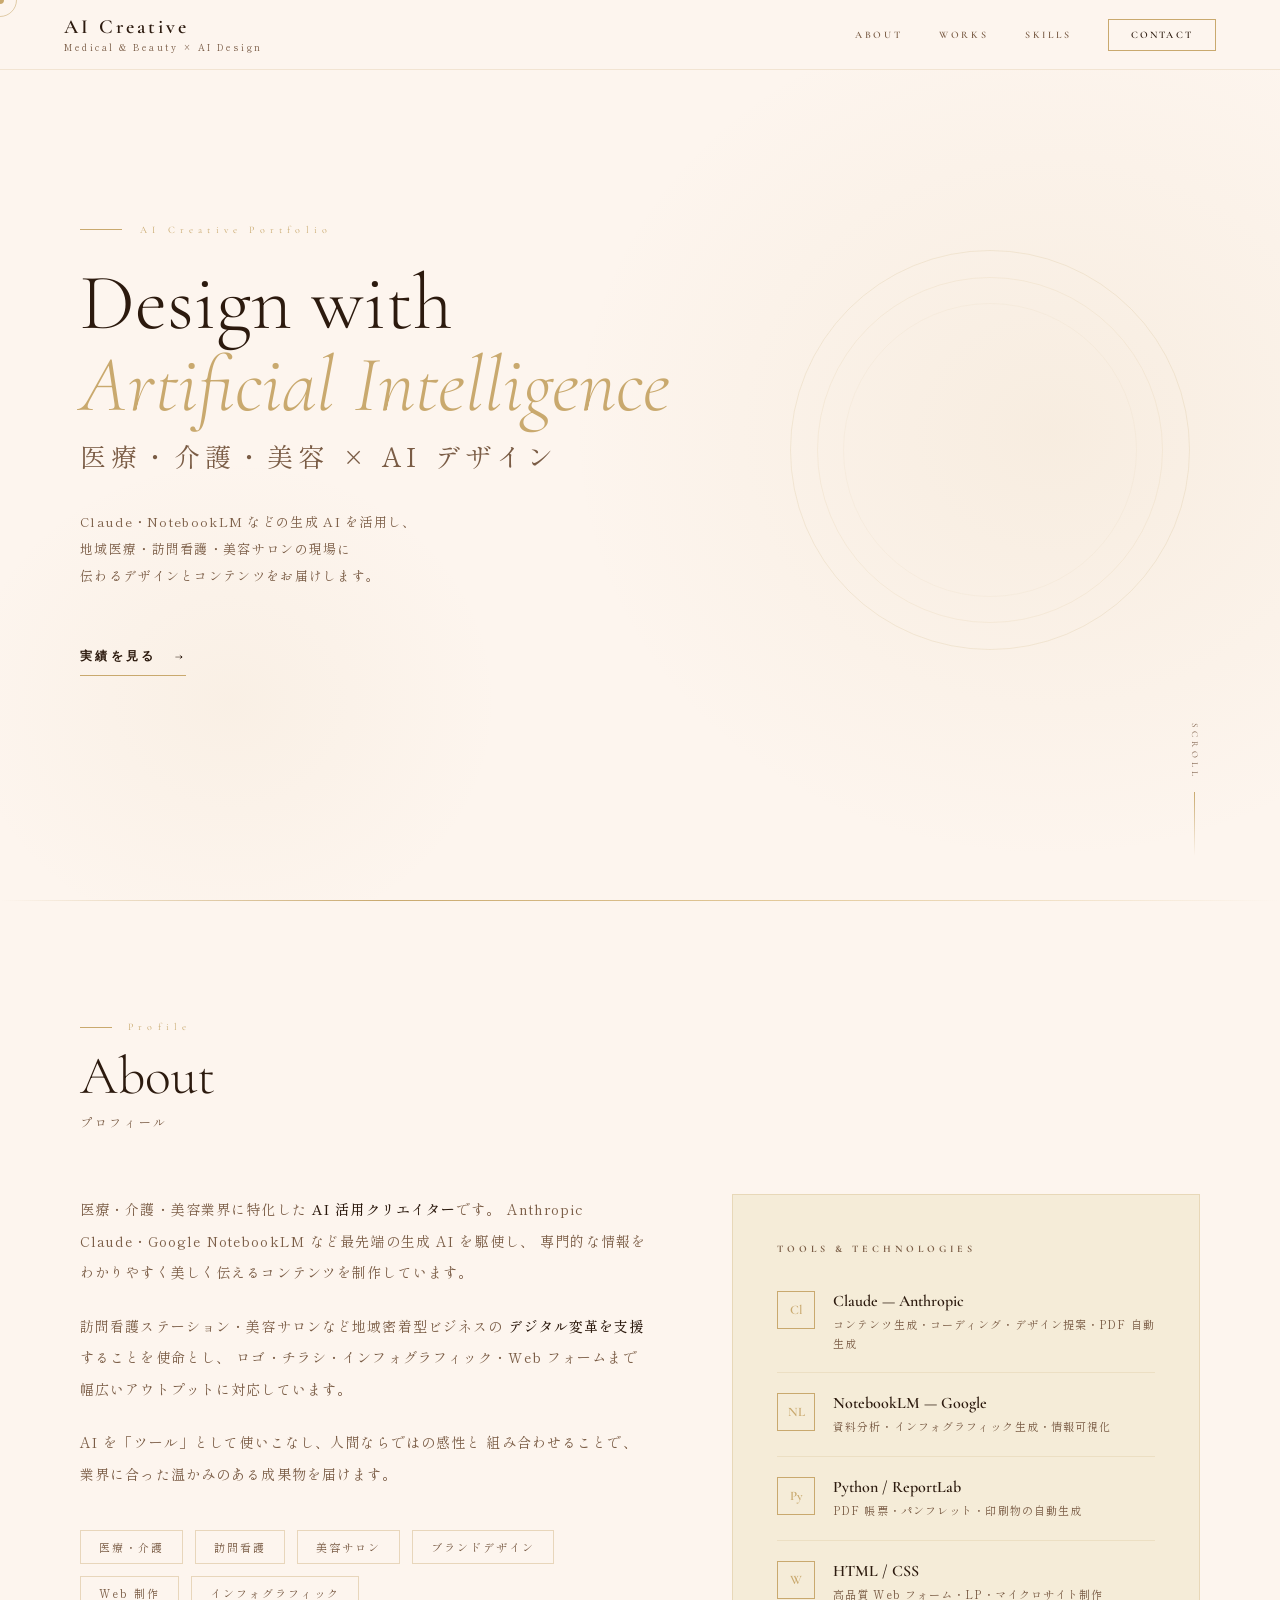
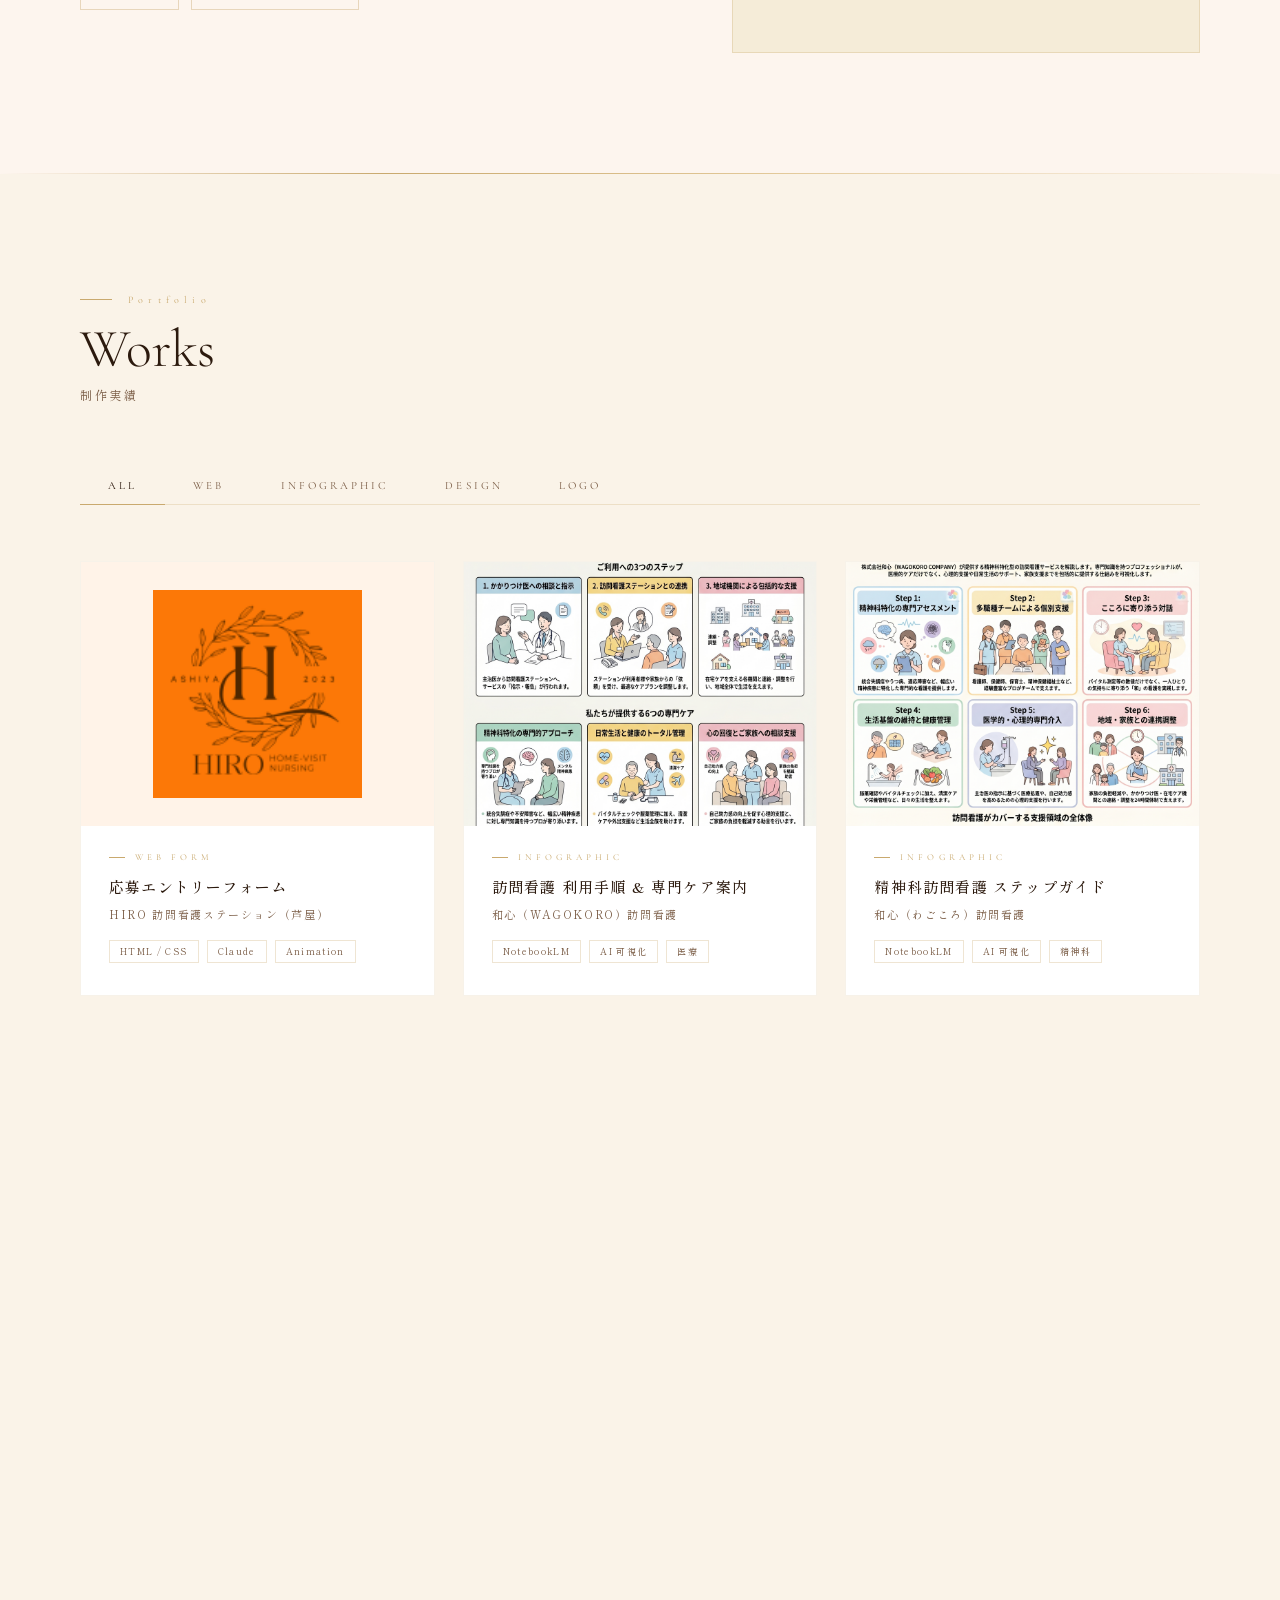
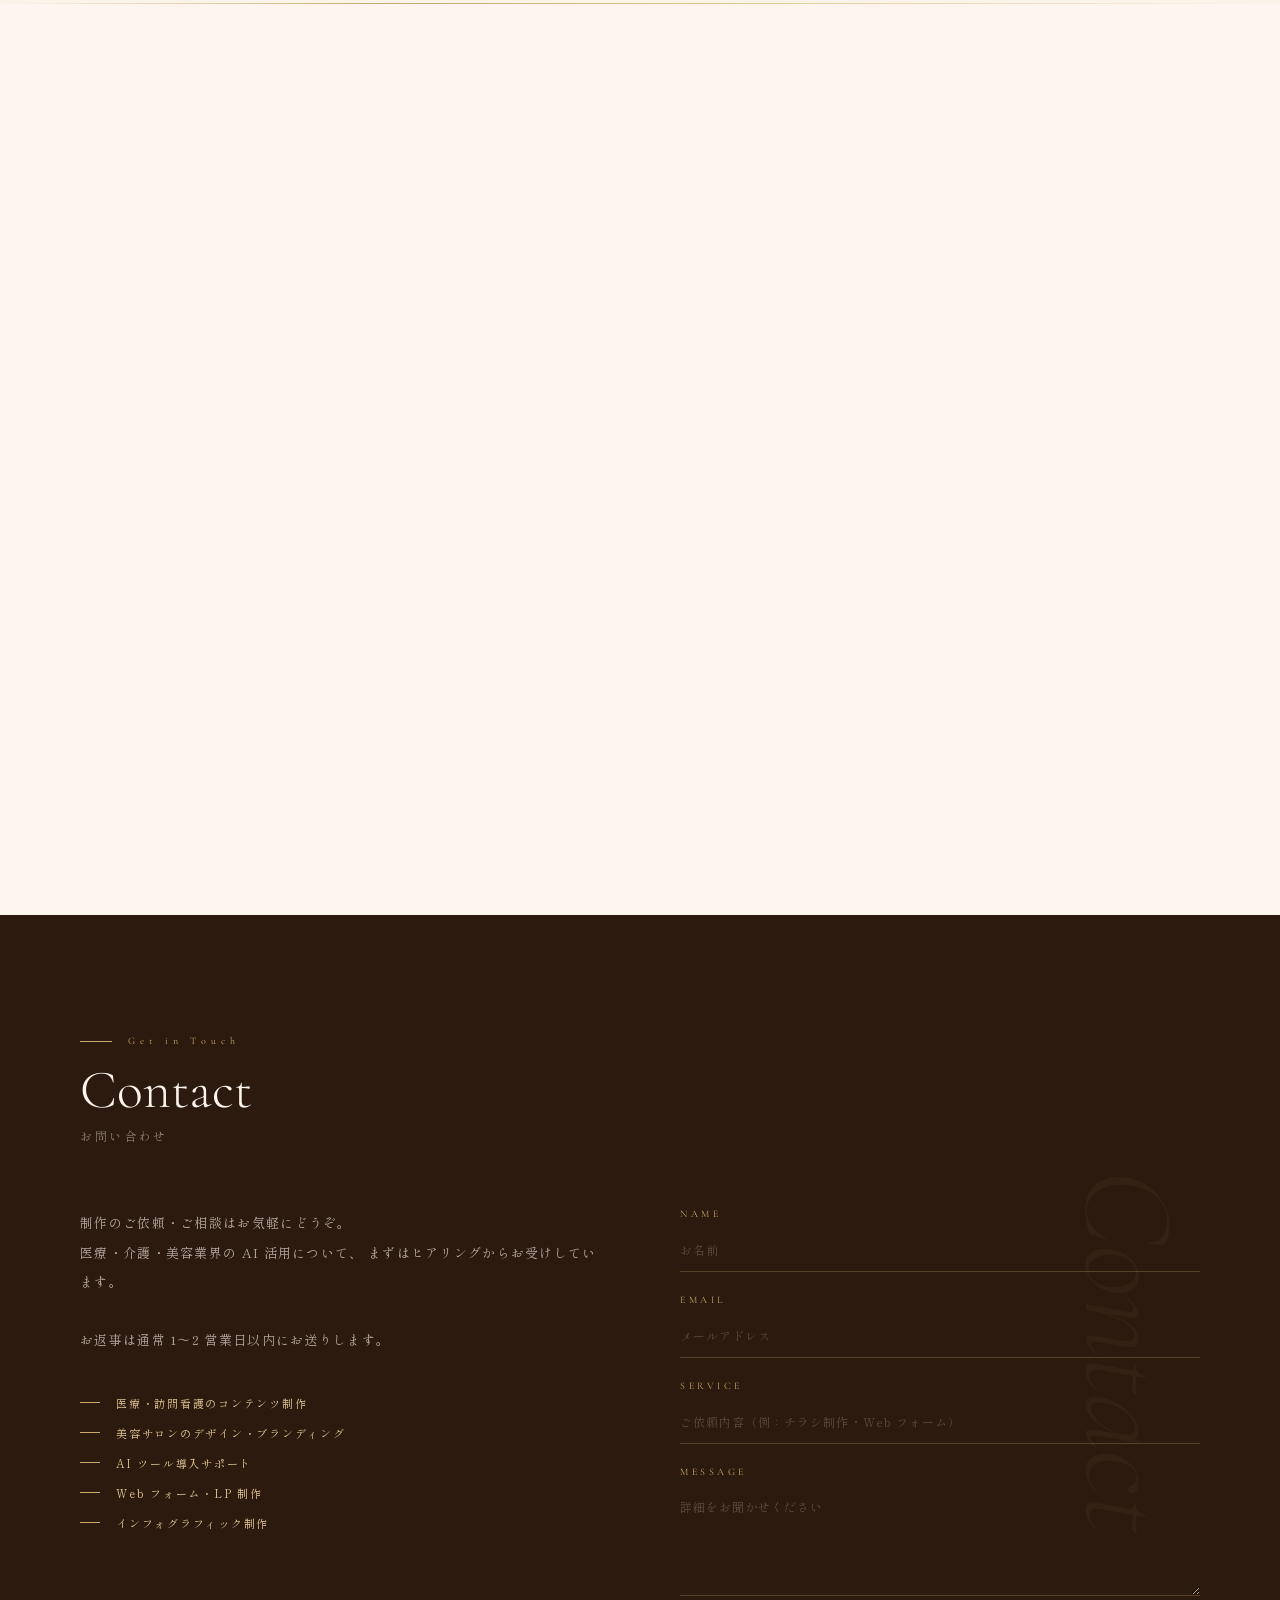
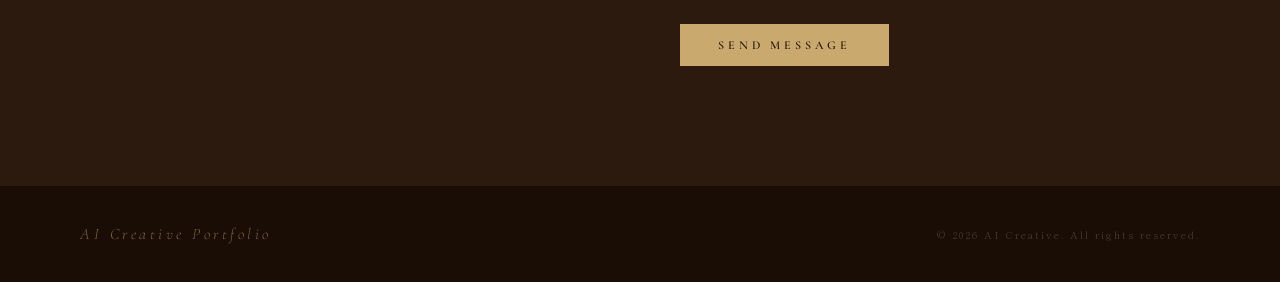
==== index.html @ 05698788 "初回コミット: AI Creative Portfolio サイト 医療・訪問看護・美容サロン向け AI 制作実績をまとめた ポートフォリオサイト（HTML/CSS 単体構成）  Co-Authore" ====
<!DOCTYPE html>
<html lang="ja">
<head>
  <meta charset="UTF-8">
  <meta name="viewport" content="width=device-width, initial-scale=1.0">
  <title>AI Creative Portfolio | 医療・美容 × AI デザイン</title>
  <meta name="description" content="Claude・NotebookLM などの生成 AI を活用し、医療・訪問看護・美容サロン向けのデザインとコンテンツを制作する AI クリエイターのポートフォリオサイトです。">
  <meta name="keywords" content="AI, ポートフォリオ, 医療, 訪問看護, 美容サロン, NotebookLM, Claude, デザイン, インフォグラフィック">
  <meta name="author" content="AI Creative Portfolio">
  <!-- OGP -->
  <meta property="og:type"        content="website">
  <meta property="og:url"         content="https://siesta37.github.io/ai-portfolio/">
  <meta property="og:title"       content="AI Creative Portfolio | 医療・美容 × AI デザイン">
  <meta property="og:description" content="Claude・NotebookLM などの生成 AI を活用した医療・訪問看護・美容サロン向けデザインの制作実績をご紹介します。">
  <meta property="og:image"       content="https://siesta37.github.io/ai-portfolio/iCeIWyyM31_full.png">
  <meta property="og:locale"      content="ja_JP">
  <!-- Twitter Card -->
  <meta name="twitter:card"        content="summary_large_image">
  <meta name="twitter:title"       content="AI Creative Portfolio | 医療・美容 × AI デザイン">
  <meta name="twitter:description" content="Claude・NotebookLM などの生成 AI を活用した医療・訪問看護・美容サロン向けデザインの制作実績をご紹介します。">
  <meta name="twitter:image"       content="https://siesta37.github.io/ai-portfolio/iCeIWyyM31_full.png">
  <!-- Canonical -->
  <link rel="canonical" href="https://siesta37.github.io/ai-portfolio/">
  <link rel="preconnect" href="https://fonts.googleapis.com">
  <link rel="preconnect" href="https://fonts.gstatic.com" crossorigin>
  <link href="https://fonts.googleapis.com/css2?family=Cormorant+Garamond:ital,wght@0,300;0,400;0,600;1,300;1,400&family=Shippori+Mincho:wght@300;400;500&display=swap" rel="stylesheet">
  <style>
    /* ── Variables ── */
    :root {
      --cream:       #FDF5EE;
      --brown:       #2C1A0E;
      --brown-mid:   #4A2E1A;
      --brown-light: #7A5C45;
      --gold:        #C9A96E;
      --gold-light:  #E2C898;
      --gold-pale:   #F5ECD8;
      --white:       #FFFFFF;
      --ease:        cubic-bezier(0.25, 0.46, 0.45, 0.94);
    }

    *, *::before, *::after { margin: 0; padding: 0; box-sizing: border-box; }
    html { scroll-behavior: smooth; }
    body {
      font-family: 'Shippori Mincho', serif;
      background: var(--cream);
      color: var(--brown);
      overflow-x: hidden;
      cursor: none;
    }
    a, button, input, textarea { cursor: none; }

    /* ── Custom Cursor ── */
    .cur {
      position: fixed; width: 8px; height: 8px;
      background: var(--gold); border-radius: 50%;
      pointer-events: none; z-index: 9999;
      transform: translate(-50%, -50%);
      transition: width .2s, height .2s, background .2s;
    }
    .cur-ring {
      position: fixed; width: 34px; height: 34px;
      border: 1px solid rgba(201,169,110,.55); border-radius: 50%;
      pointer-events: none; z-index: 9998;
      transform: translate(-50%, -50%);
      transition: width .4s var(--ease), height .4s var(--ease), border-color .3s;
    }

    /* ── Header ── */
    header {
      position: fixed; top: 0; left: 0; right: 0; z-index: 100;
      padding: 0 64px; height: 70px;
      display: flex; align-items: center; justify-content: space-between;
      background: rgba(253,245,238,.93);
      backdrop-filter: blur(14px);
      border-bottom: 1px solid rgba(201,169,110,.22);
      transition: box-shadow .3s;
    }
    header.scrolled { box-shadow: 0 2px 24px rgba(44,26,14,.07); }
    .logo {
      font-family: 'Cormorant Garamond', serif;
      font-size: 20px; font-weight: 600; letter-spacing: .15em;
      color: var(--brown); text-decoration: none;
    }
    .logo span {
      display: block; font-family: 'Shippori Mincho', serif;
      font-size: 9px; font-weight: 300; letter-spacing: .28em;
      color: var(--brown-light); margin-top: 2px;
    }
    nav { display: flex; gap: 36px; align-items: center; }
    nav a {
      font-family: 'Cormorant Garamond', serif;
      font-size: 10px; font-weight: 600; letter-spacing: .28em;
      color: var(--brown-light); text-decoration: none;
      transition: color .3s;
    }
    nav a:hover { color: var(--gold); }
    .nav-cta {
      font-family: 'Cormorant Garamond', serif;
      font-size: 10px; font-weight: 600; letter-spacing: .22em;
      color: var(--brown); border: 1px solid var(--gold);
      padding: 9px 22px; text-decoration: none;
      transition: background .3s, color .3s;
    }
    .nav-cta:hover { background: var(--gold); color: var(--white); }

    /* ── Hero ── */
    .hero {
      height: 100vh; min-height: 720px;
      display: flex; align-items: center;
      position: relative; overflow: hidden;
      padding: 0 80px;
    }
    .hero-bg {
      position: absolute; inset: 0;
      background:
        radial-gradient(ellipse 55% 70% at 82% 48%, rgba(201,169,110,.11), transparent 68%),
        radial-gradient(ellipse 35% 45% at 18% 78%, rgba(201,169,110,.07), transparent 60%);
    }
    .hero-deco {
      position: absolute; right: 7%; top: 50%; transform: translateY(-50%);
      width: 400px; height: 400px;
      border: 1px solid rgba(201,169,110,.18); border-radius: 50%;
    }
    .hero-deco::before {
      content: ''; position: absolute; inset: 26px;
      border: 1px solid rgba(201,169,110,.12); border-radius: 50%;
    }
    .hero-deco::after {
      content: ''; position: absolute; inset: 52px;
      border: 1px solid rgba(201,169,110,.07); border-radius: 50%;
    }
    .hero-content { position: relative; z-index: 2; max-width: 700px; }
    .hero-label {
      font-family: 'Cormorant Garamond', serif;
      font-size: 10px; letter-spacing: .52em; color: var(--gold);
      margin-bottom: 26px; display: flex; align-items: center; gap: 18px;
      opacity: 0; animation: fadeUp .8s .3s var(--ease) forwards;
    }
    .hero-label::before { content: ''; width: 42px; height: 1px; background: var(--gold); }
    .hero-title {
      font-family: 'Cormorant Garamond', serif;
      font-size: clamp(50px, 6.2vw, 84px);
      font-weight: 300; line-height: 1.04; color: var(--brown);
      margin-bottom: 10px;
      opacity: 0; animation: fadeUp 1s .5s var(--ease) forwards;
    }
    .hero-title em { font-style: italic; color: var(--gold); }
    .hero-title-ja {
      font-family: 'Shippori Mincho', serif;
      font-size: clamp(17px, 2.2vw, 26px); font-weight: 300;
      letter-spacing: .2em; color: var(--brown-light); margin-bottom: 34px;
      opacity: 0; animation: fadeUp 1s .7s var(--ease) forwards;
    }
    .hero-desc {
      font-size: 13px; line-height: 2.1; letter-spacing: .1em;
      color: var(--brown-light); max-width: 500px; margin-bottom: 52px;
      opacity: 0; animation: fadeUp 1s .9s var(--ease) forwards;
    }
    .hero-cta {
      display: inline-flex; align-items: center; gap: 18px;
      font-family: 'Cormorant Garamond', serif;
      font-size: 12px; font-weight: 600; letter-spacing: .28em;
      color: var(--brown); text-decoration: none;
      padding-bottom: 10px; border-bottom: 1px solid var(--gold);
      transition: color .3s, gap .35s var(--ease);
      opacity: 0; animation: fadeUp 1s 1.1s var(--ease) forwards;
    }
    .hero-cta::after { content: '→'; }
    .hero-cta:hover { color: var(--gold); gap: 28px; }
    .hero-scroll {
      position: absolute; bottom: 44px; right: 80px;
      display: flex; flex-direction: column; align-items: center; gap: 12px;
      opacity: 0; animation: fadeIn 1s 1.8s forwards;
    }
    .hero-scroll span {
      font-family: 'Cormorant Garamond', serif;
      font-size: 9px; letter-spacing: .45em; color: var(--brown-light);
      writing-mode: vertical-rl;
    }
    .scroll-line {
      width: 1px; height: 64px;
      background: linear-gradient(to bottom, var(--gold), transparent);
      animation: scrollPulse 1.8s 2.2s ease-in-out infinite;
    }

    /* ── Divider ── */
    .divider {
      width: 100%; height: 1px;
      background: linear-gradient(90deg, transparent, var(--gold) 30%, var(--gold-light) 60%, transparent);
    }

    /* ── Section Common ── */
    section { padding: 120px 80px; }
    .section-label {
      font-family: 'Cormorant Garamond', serif;
      font-size: 10px; letter-spacing: .52em; color: var(--gold);
      margin-bottom: 14px; display: flex; align-items: center; gap: 16px;
    }
    .section-label::before { content: ''; width: 32px; height: 1px; background: var(--gold); }
    .section-title {
      font-family: 'Cormorant Garamond', serif;
      font-size: clamp(38px, 4.2vw, 58px); font-weight: 300;
      color: var(--brown); line-height: 1.08; margin-bottom: 8px;
    }
    .section-title-ja {
      font-family: 'Shippori Mincho', serif;
      font-size: 12px; letter-spacing: .22em;
      color: var(--brown-light); margin-bottom: 64px;
    }

    /* ── About ── */
    .about { background: var(--cream); }
    .about-grid {
      display: grid; grid-template-columns: 1.1fr 0.9fr;
      gap: 80px; align-items: start;
    }
    .about-text p {
      font-size: 14px; line-height: 2.25; letter-spacing: .08em;
      color: var(--brown-light); margin-bottom: 22px;
    }
    .about-text p strong { color: var(--brown); font-weight: 500; }
    .about-sectors { display: flex; gap: 12px; flex-wrap: wrap; margin-top: 40px; }
    .sector-tag {
      font-size: 11px; letter-spacing: .18em; color: var(--brown-light);
      border: 1px solid rgba(201,169,110,.4); padding: 8px 18px;
    }
    .about-panel {
      background: var(--gold-pale);
      border: 1px solid rgba(201,169,110,.3);
      padding: 48px 44px;
    }
    .about-panel h3 {
      font-family: 'Cormorant Garamond', serif;
      font-size: 10px; letter-spacing: .4em; color: var(--brown-light);
      margin-bottom: 36px;
    }
    .tool-list { display: flex; flex-direction: column; gap: 0; }
    .tool-item {
      display: flex; align-items: flex-start; gap: 18px;
      padding: 20px 0;
      border-bottom: 1px solid rgba(201,169,110,.2);
    }
    .tool-item:first-child { padding-top: 0; }
    .tool-item:last-child  { border-bottom: none; padding-bottom: 0; }
    .tool-icon {
      width: 38px; height: 38px; flex-shrink: 0;
      border: 1px solid var(--gold);
      display: flex; align-items: center; justify-content: center;
      font-family: 'Cormorant Garamond', serif;
      font-size: 13px; font-weight: 600; color: var(--gold);
    }
    .tool-info h4 {
      font-family: 'Cormorant Garamond', serif;
      font-size: 16px; font-weight: 600; color: var(--brown); margin-bottom: 4px;
    }
    .tool-info p { font-size: 11px; letter-spacing: .1em; color: var(--brown-light); line-height: 1.7; }

    /* ── Works ── */
    .works { background: #FAF3E8; }
    .works-filter {
      display: flex; gap: 0; margin-bottom: 56px;
      border-bottom: 1px solid rgba(201,169,110,.28);
    }
    .filter-btn {
      font-family: 'Cormorant Garamond', serif;
      font-size: 11px; letter-spacing: .28em; color: var(--brown-light);
      background: none; border: none; padding: 12px 28px;
      position: relative; transition: color .3s;
    }
    .filter-btn::after {
      content: ''; position: absolute;
      bottom: -1px; left: 0; right: 0;
      height: 1px; background: var(--gold);
      transform: scaleX(0);
      transition: transform .35s var(--ease);
    }
    .filter-btn.active { color: var(--brown); }
    .filter-btn.active::after, .filter-btn:hover::after { transform: scaleX(1); }
    .filter-btn:hover { color: var(--brown); }

    .works-grid {
      display: grid; grid-template-columns: repeat(3, 1fr);
      gap: 28px;
    }
    .work-card {
      background: var(--white);
      border: 1px solid rgba(201,169,110,.15);
      overflow: hidden;
      transition: transform .42s var(--ease), box-shadow .42s var(--ease);
    }
    .work-card:hover {
      transform: translateY(-7px);
      box-shadow: 0 24px 64px rgba(44,26,14,.10);
    }
    .work-img {
      width: 100%; aspect-ratio: 4/3; overflow: hidden;
      background: var(--gold-pale); position: relative;
    }
    .work-img img {
      width: 100%; height: 100%; object-fit: cover;
      transition: transform .65s var(--ease);
    }
    .work-card:hover .work-img img { transform: scale(1.06); }
    .work-body { padding: 26px 28px 32px; }
    .work-cat {
      font-family: 'Cormorant Garamond', serif;
      font-size: 9px; letter-spacing: .45em; color: var(--gold);
      display: flex; align-items: center; gap: 10px; margin-bottom: 12px;
    }
    .work-cat::before { content: ''; width: 16px; height: 1px; background: var(--gold); }
    .work-title {
      font-family: 'Shippori Mincho', serif;
      font-size: 15px; font-weight: 500; color: var(--brown);
      letter-spacing: .08em; line-height: 1.55; margin-bottom: 8px;
    }
    .work-client {
      font-size: 11px; letter-spacing: .15em;
      color: var(--brown-light); margin-bottom: 18px;
    }
    .work-tags { display: flex; gap: 8px; flex-wrap: wrap; }
    .work-tag {
      font-size: 9px; letter-spacing: .15em; color: var(--brown-light);
      border: 1px solid rgba(201,169,110,.3); padding: 4px 10px;
    }

    /* ── Skills ── */
    .skills { background: var(--cream); }
    .skills-grid {
      display: grid; grid-template-columns: repeat(4, 1fr);
      gap: 20px; margin-bottom: 72px;
    }
    .skill-card {
      padding: 36px 26px;
      border: 1px solid rgba(201,169,110,.2);
      transition: border-color .3s, background .3s;
    }
    .skill-card:hover { border-color: var(--gold); background: var(--gold-pale); }
    .skill-number {
      font-family: 'Cormorant Garamond', serif;
      font-size: 38px; font-weight: 300; font-style: italic;
      color: rgba(201,169,110,.38); margin-bottom: 18px; line-height: 1;
    }
    .skill-name {
      font-family: 'Shippori Mincho', serif;
      font-size: 14px; font-weight: 500; color: var(--brown);
      letter-spacing: .12em; margin-bottom: 10px;
    }
    .skill-desc {
      font-size: 11px; line-height: 1.85; letter-spacing: .07em;
      color: var(--brown-light);
    }
    .sector-grid {
      display: grid; grid-template-columns: 1fr 1fr;
      gap: 1px; background: rgba(201,169,110,.2);
      border: 1px solid rgba(201,169,110,.2);
    }
    .sector-item { background: var(--cream); padding: 44px 52px; }
    .sector-item h3 {
      font-family: 'Cormorant Garamond', serif;
      font-size: 24px; font-weight: 300; color: var(--brown);
      letter-spacing: .1em; margin-bottom: 14px;
    }
    .sector-item p {
      font-size: 12px; line-height: 2; letter-spacing: .08em;
      color: var(--brown-light);
    }

    /* ── Contact ── */
    .contact {
      background: var(--brown); color: var(--cream);
      padding: 120px 80px; position: relative; overflow: hidden;
    }
    .contact::before {
      content: 'Contact';
      position: absolute; right: -30px; top: 50%;
      transform: translateY(-50%) rotate(90deg);
      font-family: 'Cormorant Garamond', serif;
      font-size: 130px; font-weight: 300; font-style: italic;
      color: rgba(201,169,110,.05); pointer-events: none; white-space: nowrap;
    }
    .contact .section-label { color: var(--gold); }
    .contact .section-label::before { background: var(--gold); }
    .contact .section-title { color: var(--cream); }
    .contact .section-title-ja { color: rgba(253,245,238,.45); }
    .contact-grid {
      display: grid; grid-template-columns: 1fr 1fr;
      gap: 80px; align-items: start; position: relative; z-index: 1;
    }
    .contact-text p {
      font-size: 13px; line-height: 2.25; letter-spacing: .1em;
      color: rgba(253,245,238,.65); margin-bottom: 40px;
    }
    .contact-list { display: flex; flex-direction: column; gap: 14px; }
    .contact-list-item {
      display: flex; align-items: center; gap: 16px;
      font-size: 11px; letter-spacing: .16em; color: var(--gold-light);
    }
    .contact-list-item::before { content: ''; width: 20px; height: 1px; background: var(--gold); }
    .contact-form { display: flex; flex-direction: column; gap: 22px; }
    .form-group { display: flex; flex-direction: column; gap: 8px; }
    .form-group label {
      font-family: 'Cormorant Garamond', serif;
      font-size: 10px; letter-spacing: .35em; color: var(--gold);
    }
    .form-group input,
    .form-group textarea {
      background: transparent; border: none;
      border-bottom: 1px solid rgba(201,169,110,.28);
      padding: 12px 0;
      font-family: 'Shippori Mincho', serif;
      font-size: 13px; color: var(--cream); outline: none;
      transition: border-color .3s; letter-spacing: .08em;
      -webkit-appearance: none;
    }
    .form-group input:focus,
    .form-group textarea:focus { border-bottom-color: var(--gold); }
    .form-group textarea { resize: vertical; min-height: 110px; }
    .form-group input::placeholder,
    .form-group textarea::placeholder { color: rgba(253,245,238,.22); font-size: 12px; }
    .submit-btn {
      align-self: flex-start; margin-top: 6px;
      font-family: 'Cormorant Garamond', serif;
      font-size: 12px; font-weight: 600; letter-spacing: .32em;
      color: var(--brown); background: var(--gold); border: none;
      padding: 14px 38px; transition: background .3s;
    }
    .submit-btn:hover { background: var(--gold-light); }

    /* ── Footer ── */
    footer {
      background: #1A0D06; padding: 38px 80px;
      display: flex; align-items: center; justify-content: space-between;
    }
    .footer-logo {
      font-family: 'Cormorant Garamond', serif;
      font-size: 16px; font-weight: 300; font-style: italic;
      letter-spacing: .22em; color: rgba(201,169,110,.55);
    }
    .footer-copy { font-size: 10px; letter-spacing: .2em; color: rgba(253,245,238,.18); }

    /* ── Animations ── */
    @keyframes fadeUp {
      from { opacity: 0; transform: translateY(32px); }
      to   { opacity: 1; transform: translateY(0); }
    }
    @keyframes fadeIn { from { opacity: 0; } to { opacity: 1; } }
    @keyframes scrollPulse {
      0%   { transform: scaleY(0); transform-origin: top; opacity: 1; }
      50%  { transform: scaleY(1); transform-origin: top; opacity: 1; }
      51%  { transform-origin: bottom; }
      100% { transform: scaleY(0); transform-origin: bottom; opacity: 0.4; }
    }
    .reveal {
      opacity: 0; transform: translateY(36px);
      transition: opacity .85s var(--ease), transform .85s var(--ease);
    }
    .reveal.visible { opacity: 1; transform: translateY(0); }
    .reveal-d1 { transition-delay: .10s; }
    .reveal-d2 { transition-delay: .20s; }
    .reveal-d3 { transition-delay: .30s; }
    .reveal-d4 { transition-delay: .40s; }
    .reveal-d5 { transition-delay: .50s; }
    .reveal-d6 { transition-delay: .60s; }

    /* ── Responsive ── */
    @media (max-width: 1100px) {
      .works-grid   { grid-template-columns: repeat(2, 1fr); }
      .skills-grid  { grid-template-columns: repeat(2, 1fr); }
      .about-grid   { grid-template-columns: 1fr; gap: 48px; }
    }
    @media (max-width: 768px) {
      header         { padding: 0 24px; }
      nav            { display: none; }
      section        { padding: 72px 24px; }
      .hero          { padding: 0 28px; min-height: 100svh; }
      .hero-deco     { display: none; }
      .hero-scroll   { display: none; }
      .contact       { padding: 80px 24px; }
      .contact-grid  { grid-template-columns: 1fr; gap: 48px; }
      .sector-grid   { grid-template-columns: 1fr; }
      .works-grid    { grid-template-columns: 1fr; }
      .skills-grid   { grid-template-columns: 1fr; }
      .works-filter  { overflow-x: auto; }
      footer         { padding: 32px 24px; flex-direction: column; gap: 10px; text-align: center; }
    }
  </style>
</head>
<body>

  <!-- Custom Cursor -->
  <div class="cur"     id="cur"></div>
  <div class="cur-ring" id="curRing"></div>

  <!-- ══ HEADER ══ -->
  <header id="header">
    <a href="#home" class="logo">
      AI Creative
      <span>Medical &amp; Beauty × AI Design</span>
    </a>
    <nav>
      <a href="#about">ABOUT</a>
      <a href="#works">WORKS</a>
      <a href="#skills">SKILLS</a>
      <a href="#contact" class="nav-cta">CONTACT</a>
    </nav>
  </header>

  <!-- ══ HERO ══ -->
  <section class="hero" id="home">
    <div class="hero-bg"></div>
    <div class="hero-deco"></div>
    <div class="hero-content">
      <p class="hero-label">AI Creative Portfolio</p>
      <h1 class="hero-title">
        Design with<br>
        <em>Artificial Intelligence</em>
      </h1>
      <p class="hero-title-ja">医療・介護・美容 × AI デザイン</p>
      <p class="hero-desc">
        Claude・NotebookLM などの生成 AI を活用し、<br>
        地域医療・訪問看護・美容サロンの現場に<br>
        伝わるデザインとコンテンツをお届けします。
      </p>
      <a href="#works" class="hero-cta">実績を見る</a>
    </div>
    <div class="hero-scroll">
      <span>SCROLL</span>
      <div class="scroll-line"></div>
    </div>
  </section>

  <div class="divider"></div>

  <!-- ══ ABOUT ══ -->
  <section class="about" id="about">
    <p class="section-label reveal">Profile</p>
    <h2 class="section-title reveal">About</h2>
    <p class="section-title-ja reveal">プロフィール</p>

    <div class="about-grid">
      <!-- Text -->
      <div class="about-text reveal">
        <p>
          医療・介護・美容業界に特化した <strong>AI 活用クリエイター</strong>です。
          Anthropic Claude・Google NotebookLM など最先端の生成 AI を駆使し、
          専門的な情報をわかりやすく美しく伝えるコンテンツを制作しています。
        </p>
        <p>
          訪問看護ステーション・美容サロンなど地域密着型ビジネスの
          <strong>デジタル変革を支援</strong>することを使命とし、
          ロゴ・チラシ・インフォグラフィック・Web フォームまで
          幅広いアウトプットに対応しています。
        </p>
        <p>
          AI を「ツール」として使いこなし、人間ならではの感性と
          組み合わせることで、業界に合った温かみのある成果物を届けます。
        </p>
        <div class="about-sectors">
          <span class="sector-tag">医療・介護</span>
          <span class="sector-tag">訪問看護</span>
          <span class="sector-tag">美容サロン</span>
          <span class="sector-tag">ブランドデザイン</span>
          <span class="sector-tag">Web 制作</span>
          <span class="sector-tag">インフォグラフィック</span>
        </div>
      </div>

      <!-- Tools Panel -->
      <div class="about-panel reveal reveal-d2">
        <h3>TOOLS &amp; TECHNOLOGIES</h3>
        <div class="tool-list">
          <div class="tool-item">
            <div class="tool-icon">Cl</div>
            <div class="tool-info">
              <h4>Claude — Anthropic</h4>
              <p>コンテンツ生成・コーディング・デザイン提案・PDF 自動生成</p>
            </div>
          </div>
          <div class="tool-item">
            <div class="tool-icon">NL</div>
            <div class="tool-info">
              <h4>NotebookLM — Google</h4>
              <p>資料分析・インフォグラフィック生成・情報可視化</p>
            </div>
          </div>
          <div class="tool-item">
            <div class="tool-icon">Py</div>
            <div class="tool-info">
              <h4>Python / ReportLab</h4>
              <p>PDF 帳票・パンフレット・印刷物の自動生成</p>
            </div>
          </div>
          <div class="tool-item">
            <div class="tool-icon">W</div>
            <div class="tool-info">
              <h4>HTML / CSS</h4>
              <p>高品質 Web フォーム・LP・マイクロサイト制作</p>
            </div>
          </div>
        </div>
      </div>
    </div>
  </section>

  <div class="divider"></div>

  <!-- ══ WORKS ══ -->
  <section class="works" id="works">
    <p class="section-label reveal">Portfolio</p>
    <h2 class="section-title reveal">Works</h2>
    <p class="section-title-ja reveal">制作実績</p>

    <!-- Filter -->
    <div class="works-filter reveal">
      <button class="filter-btn active" data-filter="all">ALL</button>
      <button class="filter-btn" data-filter="web">WEB</button>
      <button class="filter-btn" data-filter="infographic">INFOGRAPHIC</button>
      <button class="filter-btn" data-filter="design">DESIGN</button>
      <button class="filter-btn" data-filter="logo">LOGO</button>
    </div>

    <!-- Grid -->
    <div class="works-grid" id="worksGrid">

      <!-- 01 HIRO Entry Form -->
      <div class="work-card reveal" data-category="web">
        <div class="work-img">
          <img src="logo-20260418103055ut23hvvv8m-s.png"
               alt="HIRO 訪問看護 応募エントリーフォーム"
               style="object-fit:contain; padding:28px; background:#fff3e8;">
        </div>
        <div class="work-body">
          <p class="work-cat">WEB FORM</p>
          <h3 class="work-title">応募エントリーフォーム</h3>
          <p class="work-client">HIRO 訪問看護ステーション（芦屋）</p>
          <div class="work-tags">
            <span class="work-tag">HTML / CSS</span>
            <span class="work-tag">Claude</span>
            <span class="work-tag">Animation</span>
          </div>
        </div>
      </div>

      <!-- 02 和心 Infographic 1 -->
      <div class="work-card reveal reveal-d1" data-category="infographic">
        <div class="work-img">
          <img src="和心訪問看護の利用手順と専門ケア.png"
               alt="和心訪問看護 利用手順インフォグラフィック">
        </div>
        <div class="work-body">
          <p class="work-cat">INFOGRAPHIC</p>
          <h3 class="work-title">訪問看護 利用手順 &amp; 専門ケア案内</h3>
          <p class="work-client">和心（WAGOKORO）訪問看護</p>
          <div class="work-tags">
            <span class="work-tag">NotebookLM</span>
            <span class="work-tag">AI 可視化</span>
            <span class="work-tag">医療</span>
          </div>
        </div>
      </div>

      <!-- 03 精神科 Step Guide -->
      <div class="work-card reveal reveal-d2" data-category="infographic">
        <div class="work-img">
          <img src="精神科訪問看護のステップガイド.png"
               alt="精神科訪問看護 ステップガイド">
        </div>
        <div class="work-body">
          <p class="work-cat">INFOGRAPHIC</p>
          <h3 class="work-title">精神科訪問看護 ステップガイド</h3>
          <p class="work-client">和心（わごころ）訪問看護</p>
          <div class="work-tags">
            <span class="work-tag">NotebookLM</span>
            <span class="work-tag">AI 可視化</span>
            <span class="work-tag">精神科</span>
          </div>
        </div>
      </div>

      <!-- 04 Siesta Flyer -->
      <div class="work-card reveal reveal-d3" data-category="design">
        <div class="work-img">
          <img src="iCeIWyyM31_full.png"
               alt="Siesta Beauty Salon リフトアップ施術チラシ">
        </div>
        <div class="work-body">
          <p class="work-cat">FLYER DESIGN</p>
          <h3 class="work-title">リフトアップ施術 プロモーションチラシ</h3>
          <p class="work-client">Beauty Salon Siesta（板宿）</p>
          <div class="work-tags">
            <span class="work-tag">AI デザイン</span>
            <span class="work-tag">チラシ制作</span>
            <span class="work-tag">美容</span>
          </div>
        </div>
      </div>

      <!-- 05 mediwell Logo -->
      <div class="work-card reveal reveal-d4" data-category="logo">
        <div class="work-img">
          <img src="apple-touch-icon.png"
               alt="mediwell ロゴ"
               style="object-fit:contain; padding:36px; background:#f0f0f8;">
        </div>
        <div class="work-body">
          <p class="work-cat">LOGO DESIGN</p>
          <h3 class="work-title">ブランドロゴデザイン</h3>
          <p class="work-client">mediwell</p>
          <div class="work-tags">
            <span class="work-tag">ロゴ</span>
            <span class="work-tag">ブランディング</span>
            <span class="work-tag">AI 生成</span>
          </div>
        </div>
      </div>

      <!-- 06 HIRO Logo -->
      <div class="work-card reveal reveal-d5" data-category="logo">
        <div class="work-img">
          <img src="logo-20260418103055ut23hvvv8m-s.png"
               alt="HIRO Home Visit Nursing ロゴ"
               style="object-fit:contain; padding:36px; background:#fff3e8;">
        </div>
        <div class="work-body">
          <p class="work-cat">LOGO DESIGN</p>
          <h3 class="work-title">ブランドロゴデザイン</h3>
          <p class="work-client">HIRO Home Visit Nursing（芦屋）</p>
          <div class="work-tags">
            <span class="work-tag">ロゴ</span>
            <span class="work-tag">ブランディング</span>
            <span class="work-tag">AI 生成</span>
          </div>
        </div>
      </div>

    </div><!-- /works-grid -->
  </section>

  <div class="divider"></div>

  <!-- ══ SKILLS ══ -->
  <section class="skills" id="skills">
    <p class="section-label reveal">Expertise</p>
    <h2 class="section-title reveal">Skills</h2>
    <p class="section-title-ja reveal">スキル・専門領域</p>

    <div class="skills-grid">
      <div class="skill-card reveal">
        <div class="skill-number">01</div>
        <div class="skill-name">AI コンテンツ生成</div>
        <p class="skill-desc">Claude・NotebookLM を活用した資料・インフォグラフィック・コピーライティングの高速制作</p>
      </div>
      <div class="skill-card reveal reveal-d1">
        <div class="skill-number">02</div>
        <div class="skill-name">Web フォーム / LP</div>
        <p class="skill-desc">HTML / CSS による高品質なエントリーフォーム・ランディングページ・マイクロサイトの構築</p>
      </div>
      <div class="skill-card reveal reveal-d2">
        <div class="skill-number">03</div>
        <div class="skill-name">印刷物デザイン</div>
        <p class="skill-desc">チラシ・パンフレット・PDF 帳票の AI 支援設計。ReportLab / Python による自動生成にも対応</p>
      </div>
      <div class="skill-card reveal reveal-d3">
        <div class="skill-number">04</div>
        <div class="skill-name">ブランドデザイン</div>
        <p class="skill-desc">ロゴ・アイコン・カラーパレット策定。医療・美容業界に適したブランドアイデンティティを提案</p>
      </div>
    </div>

    <div class="sector-grid reveal">
      <div class="sector-item">
        <h3>Medical &amp; Nursing</h3>
        <p>
          訪問看護・在宅医療・精神科ケアなど医療・介護業界の
          複雑な情報を、患者や家族に伝わるビジュアルに変換。
          NotebookLM を活用した根拠ある情報可視化を強みとしています。
        </p>
      </div>
      <div class="sector-item">
        <h3>Beauty &amp; Wellness</h3>
        <p>
          美容サロン向けのチラシ・SNS コンテンツ・ブランドロゴを制作。
          施術の魅力を引き出す洗練されたビジュアル表現で、
          集客と信頼構築を支援します。
        </p>
      </div>
    </div>
  </section>

  <!-- ══ CONTACT ══ -->
  <section class="contact" id="contact">
    <p class="section-label reveal">Get in Touch</p>
    <h2 class="section-title reveal">Contact</h2>
    <p class="section-title-ja reveal">お問い合わせ</p>

    <div class="contact-grid">
      <div class="contact-text reveal">
        <p>
          制作のご依頼・ご相談はお気軽にどうぞ。<br>
          医療・介護・美容業界の AI 活用について、
          まずはヒアリングからお受けしています。<br><br>
          お返事は通常 1〜2 営業日以内にお送りします。
        </p>
        <div class="contact-list">
          <span class="contact-list-item">医療・訪問看護のコンテンツ制作</span>
          <span class="contact-list-item">美容サロンのデザイン・ブランディング</span>
          <span class="contact-list-item">AI ツール導入サポート</span>
          <span class="contact-list-item">Web フォーム・LP 制作</span>
          <span class="contact-list-item">インフォグラフィック制作</span>
        </div>
      </div>

      <form class="contact-form reveal reveal-d2" onsubmit="handleSubmit(event)">
        <div class="form-group">
          <label>NAME</label>
          <input type="text" placeholder="お名前" required>
        </div>
        <div class="form-group">
          <label>EMAIL</label>
          <input type="email" placeholder="メールアドレス" required>
        </div>
        <div class="form-group">
          <label>SERVICE</label>
          <input type="text" placeholder="ご依頼内容（例：チラシ制作・Web フォーム）">
        </div>
        <div class="form-group">
          <label>MESSAGE</label>
          <textarea placeholder="詳細をお聞かせください" required></textarea>
        </div>
        <button type="submit" class="submit-btn">SEND MESSAGE</button>
      </form>
    </div>
  </section>

  <!-- ══ FOOTER ══ -->
  <footer>
    <span class="footer-logo">AI Creative Portfolio</span>
    <span class="footer-copy">© 2026 AI Creative. All rights reserved.</span>
  </footer>

  <script>
    /* ── Custom Cursor ── */
    const cur     = document.getElementById('cur');
    const curRing = document.getElementById('curRing');
    let mX = 0, mY = 0, rX = 0, rY = 0;
    document.addEventListener('mousemove', e => {
      mX = e.clientX; mY = e.clientY;
      cur.style.left = mX + 'px';
      cur.style.top  = mY + 'px';
    });
    (function loop() {
      rX += (mX - rX) * 0.11;
      rY += (mY - rY) * 0.11;
      curRing.style.left = rX + 'px';
      curRing.style.top  = rY + 'px';
      requestAnimationFrame(loop);
    })();
    document.querySelectorAll('a, button').forEach(el => {
      el.addEventListener('mouseenter', () => {
        cur.style.width = '12px'; cur.style.height = '12px';
        cur.style.background = 'var(--brown)';
        curRing.style.width = '50px'; curRing.style.height = '50px';
        curRing.style.borderColor = 'rgba(44,26,14,.5)';
      });
      el.addEventListener('mouseleave', () => {
        cur.style.width = ''; cur.style.height = '';
        cur.style.background = '';
        curRing.style.width = ''; curRing.style.height = '';
        curRing.style.borderColor = '';
      });
    });

    /* ── Header scroll shadow ── */
    const header = document.getElementById('header');
    window.addEventListener('scroll', () => {
      header.classList.toggle('scrolled', window.scrollY > 20);
    }, { passive: true });

    /* ── Reveal on scroll ── */
    const io = new IntersectionObserver(entries => {
      entries.forEach(entry => {
        if (entry.isIntersecting) {
          entry.target.classList.add('visible');
          io.unobserve(entry.target);
        }
      });
    }, { threshold: 0.10, rootMargin: '0px 0px -36px 0px' });
    document.querySelectorAll('.reveal').forEach(el => io.observe(el));

    /* ── Works Filter ── */
    const filterBtns = document.querySelectorAll('.filter-btn');
    const workCards  = document.querySelectorAll('.work-card');
    filterBtns.forEach(btn => {
      btn.addEventListener('click', () => {
        filterBtns.forEach(b => b.classList.remove('active'));
        btn.classList.add('active');
        const f = btn.dataset.filter;
        workCards.forEach(card => {
          const show = f === 'all' || card.dataset.category === f;
          card.style.display = show ? '' : 'none';
        });
      });
    });

    /* ── Contact Form (stub) ── */
    function handleSubmit(e) {
      e.preventDefault();
      const btn = e.target.querySelector('.submit-btn');
      btn.textContent = 'SENT ✓';
      btn.style.background = '#8fa86e';
      setTimeout(() => {
        btn.textContent = 'SEND MESSAGE';
        btn.style.background = '';
        e.target.reset();
      }, 3000);
    }
  </script>
</body>
</html>
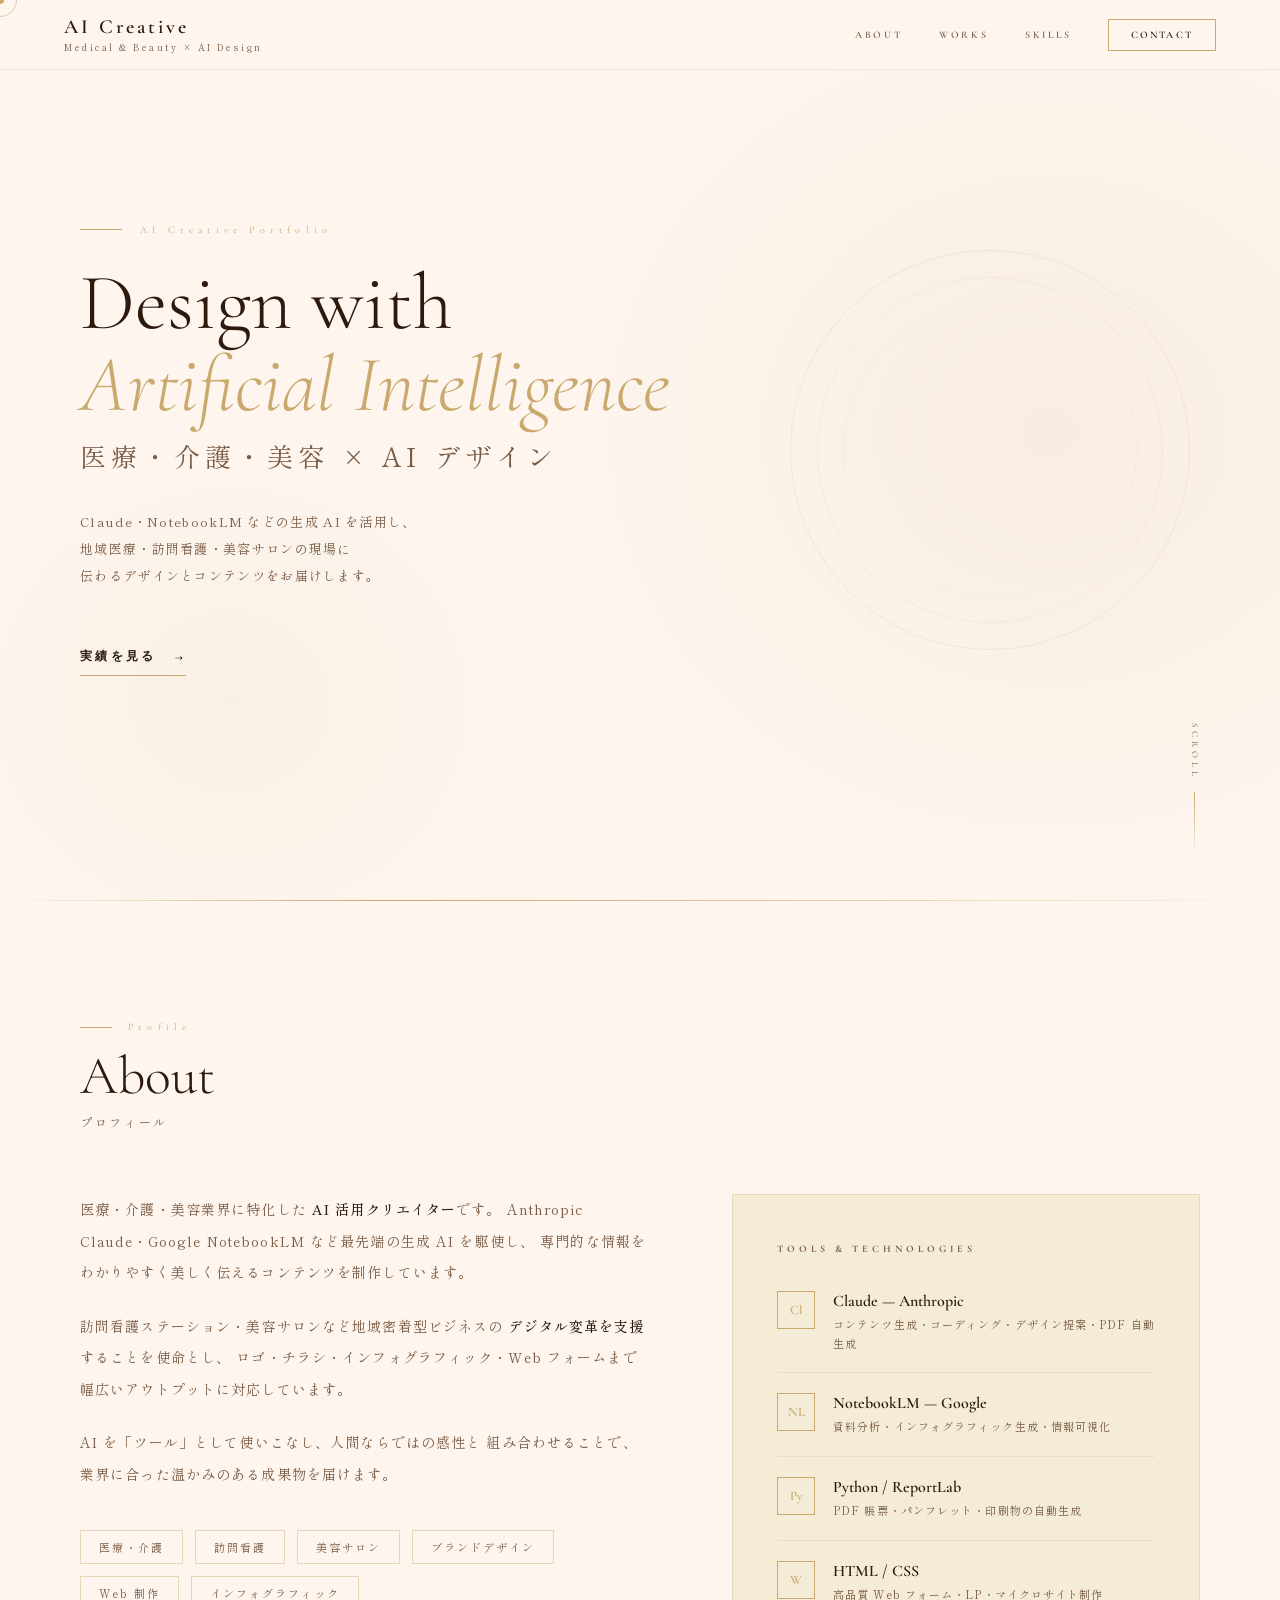
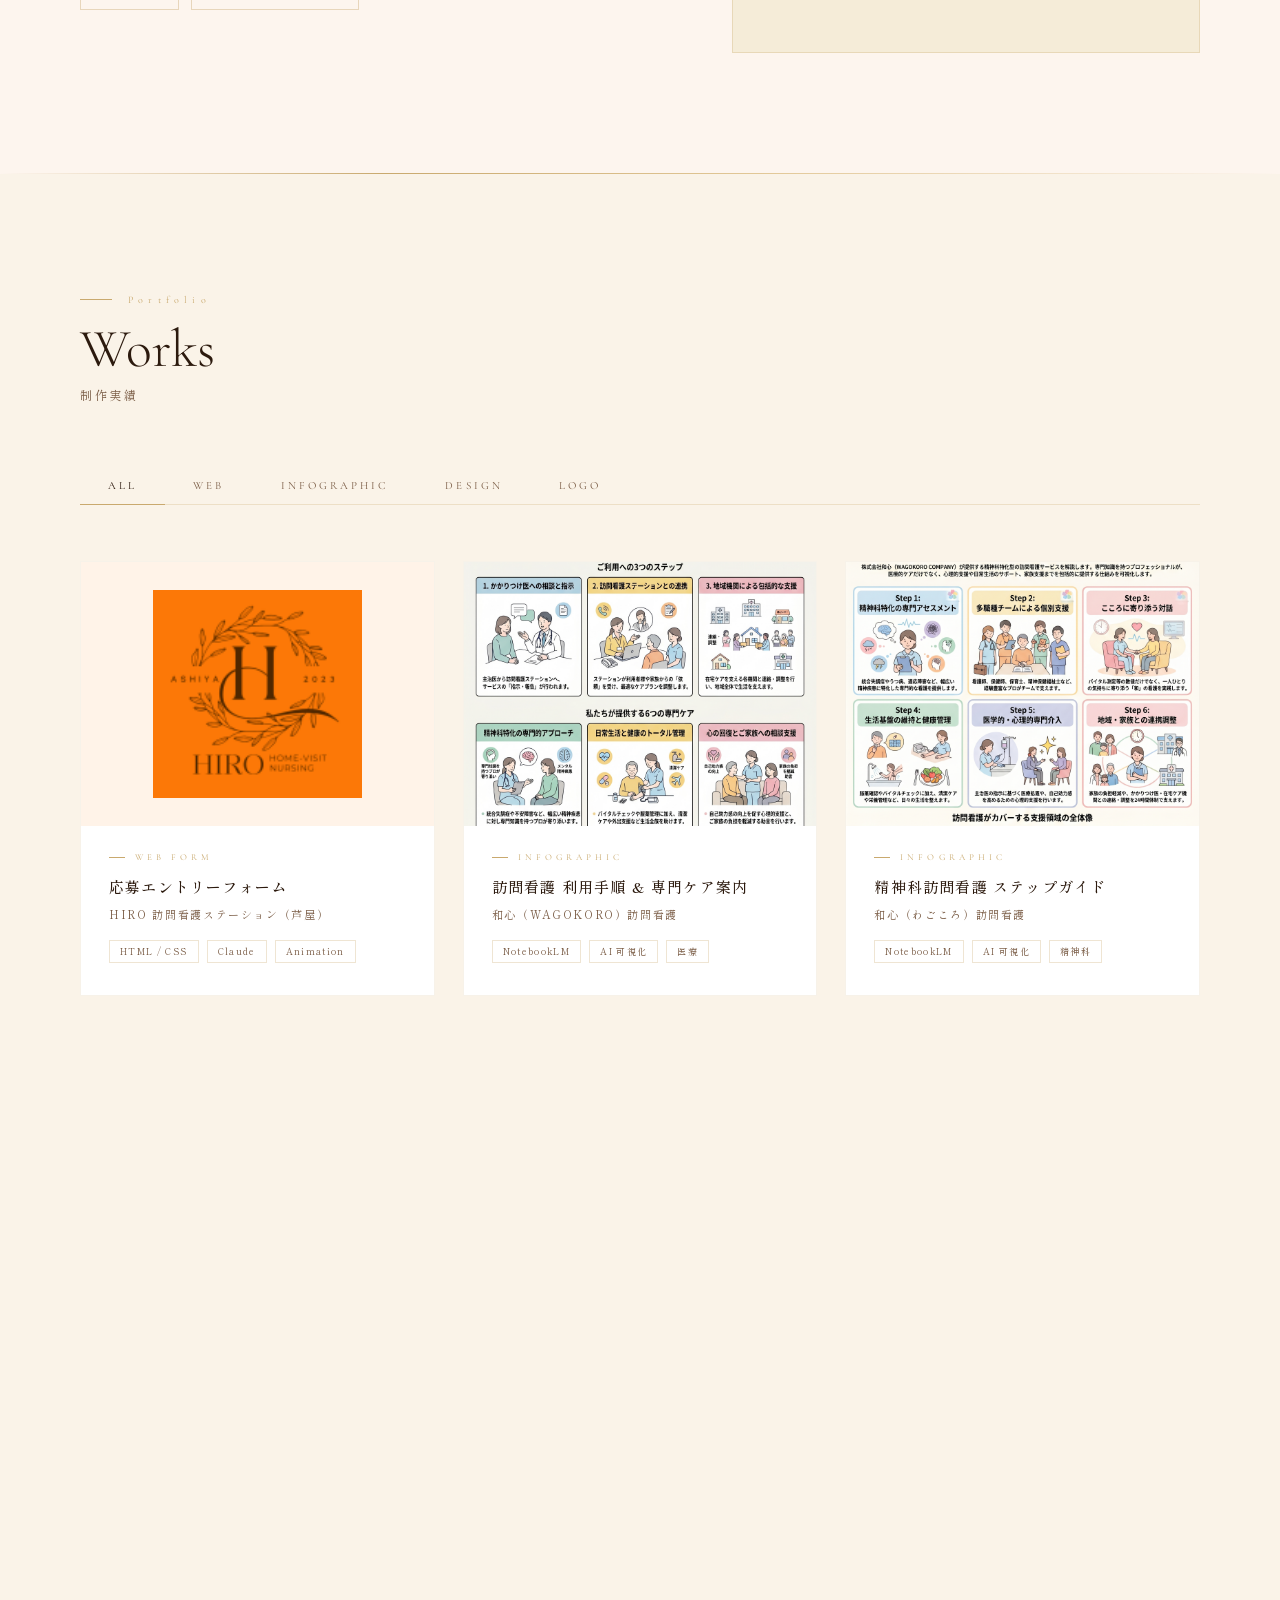
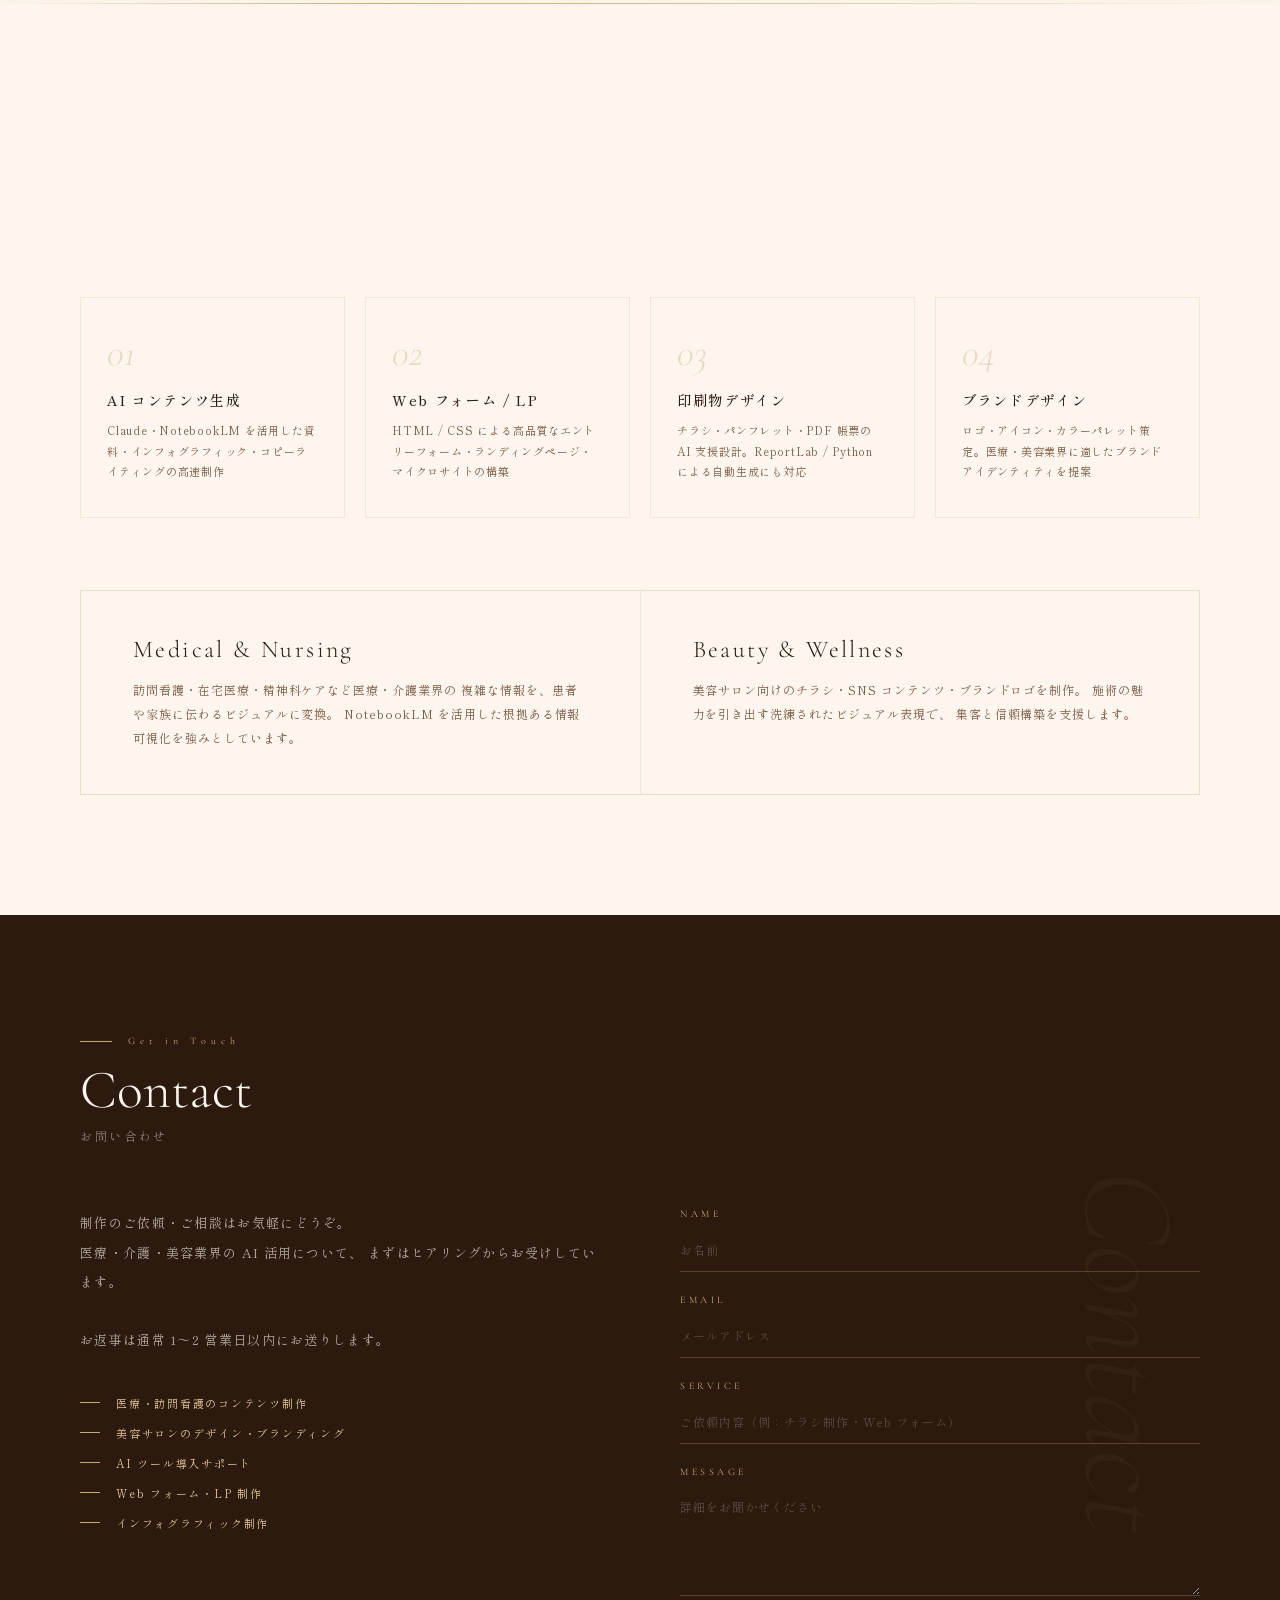
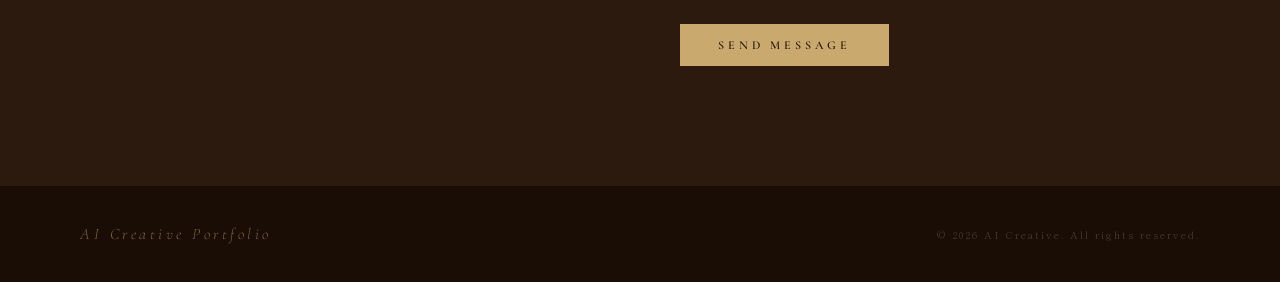
==== commit a815b91a: "fix: OGP URL をデプロイ先アカウント名に修正 salonsiesta37-lab.github.io/ai-portfolio に合わせて og:url / og:image / cano" ====
--- a/index.html
+++ b/index.html
@@ -9,18 +9,18 @@
   <meta name="author" content="AI Creative Portfolio">
   <!-- OGP -->
   <meta property="og:type"        content="website">
-  <meta property="og:url"         content="https://siesta37.github.io/ai-portfolio/">
+  <meta property="og:url"         content="https://salonsiesta37-lab.github.io/ai-portfolio/">
   <meta property="og:title"       content="AI Creative Portfolio | 医療・美容 × AI デザイン">
   <meta property="og:description" content="Claude・NotebookLM などの生成 AI を活用した医療・訪問看護・美容サロン向けデザインの制作実績をご紹介します。">
-  <meta property="og:image"       content="https://siesta37.github.io/ai-portfolio/iCeIWyyM31_full.png">
+  <meta property="og:image"       content="https://salonsiesta37-lab.github.io/ai-portfolio/iCeIWyyM31_full.png">
   <meta property="og:locale"      content="ja_JP">
   <!-- Twitter Card -->
   <meta name="twitter:card"        content="summary_large_image">
   <meta name="twitter:title"       content="AI Creative Portfolio | 医療・美容 × AI デザイン">
   <meta name="twitter:description" content="Claude・NotebookLM などの生成 AI を活用した医療・訪問看護・美容サロン向けデザインの制作実績をご紹介します。">
-  <meta name="twitter:image"       content="https://siesta37.github.io/ai-portfolio/iCeIWyyM31_full.png">
+  <meta name="twitter:image"       content="https://salonsiesta37-lab.github.io/ai-portfolio/iCeIWyyM31_full.png">
   <!-- Canonical -->
-  <link rel="canonical" href="https://siesta37.github.io/ai-portfolio/">
+  <link rel="canonical" href="https://salonsiesta37-lab.github.io/ai-portfolio/">
   <link rel="preconnect" href="https://fonts.googleapis.com">
   <link rel="preconnect" href="https://fonts.gstatic.com" crossorigin>
   <link href="https://fonts.googleapis.com/css2?family=Cormorant+Garamond:ital,wght@0,300;0,400;0,600;1,300;1,400&family=Shippori+Mincho:wght@300;400;500&display=swap" rel="stylesheet">
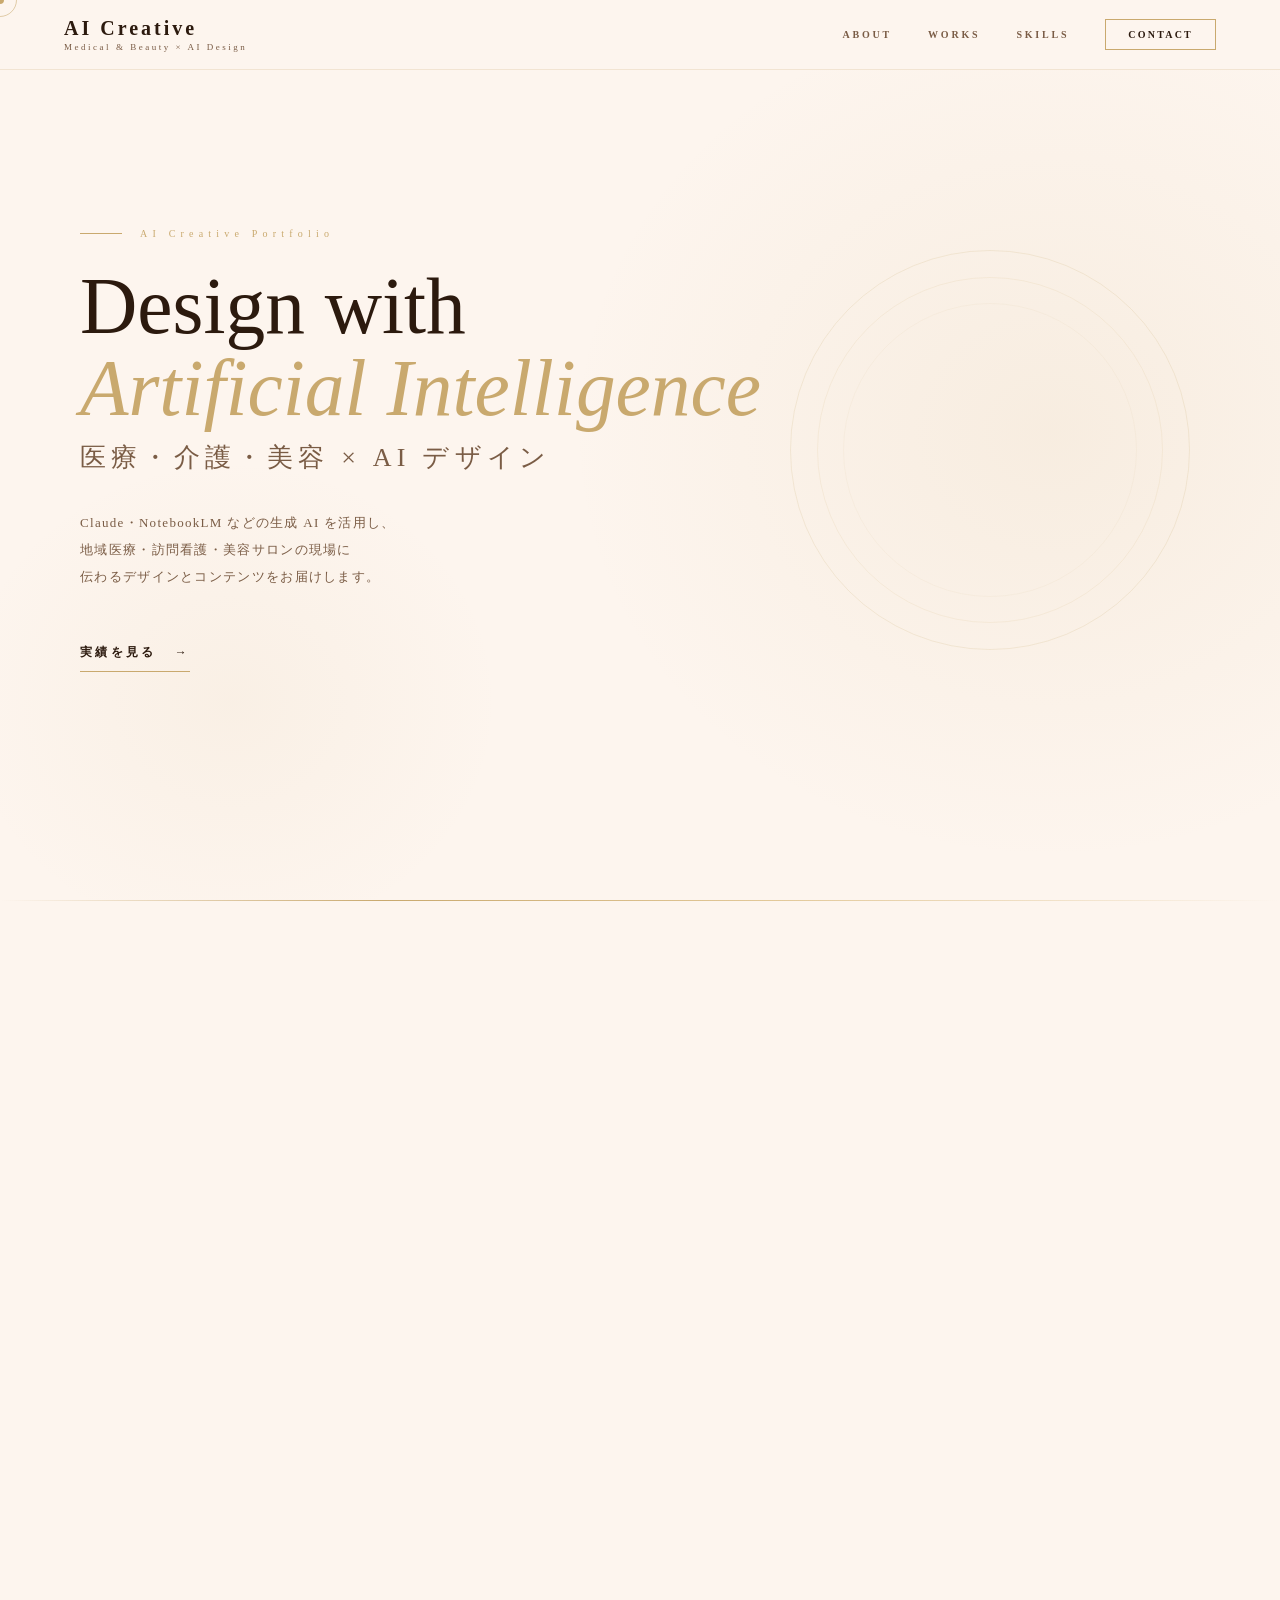
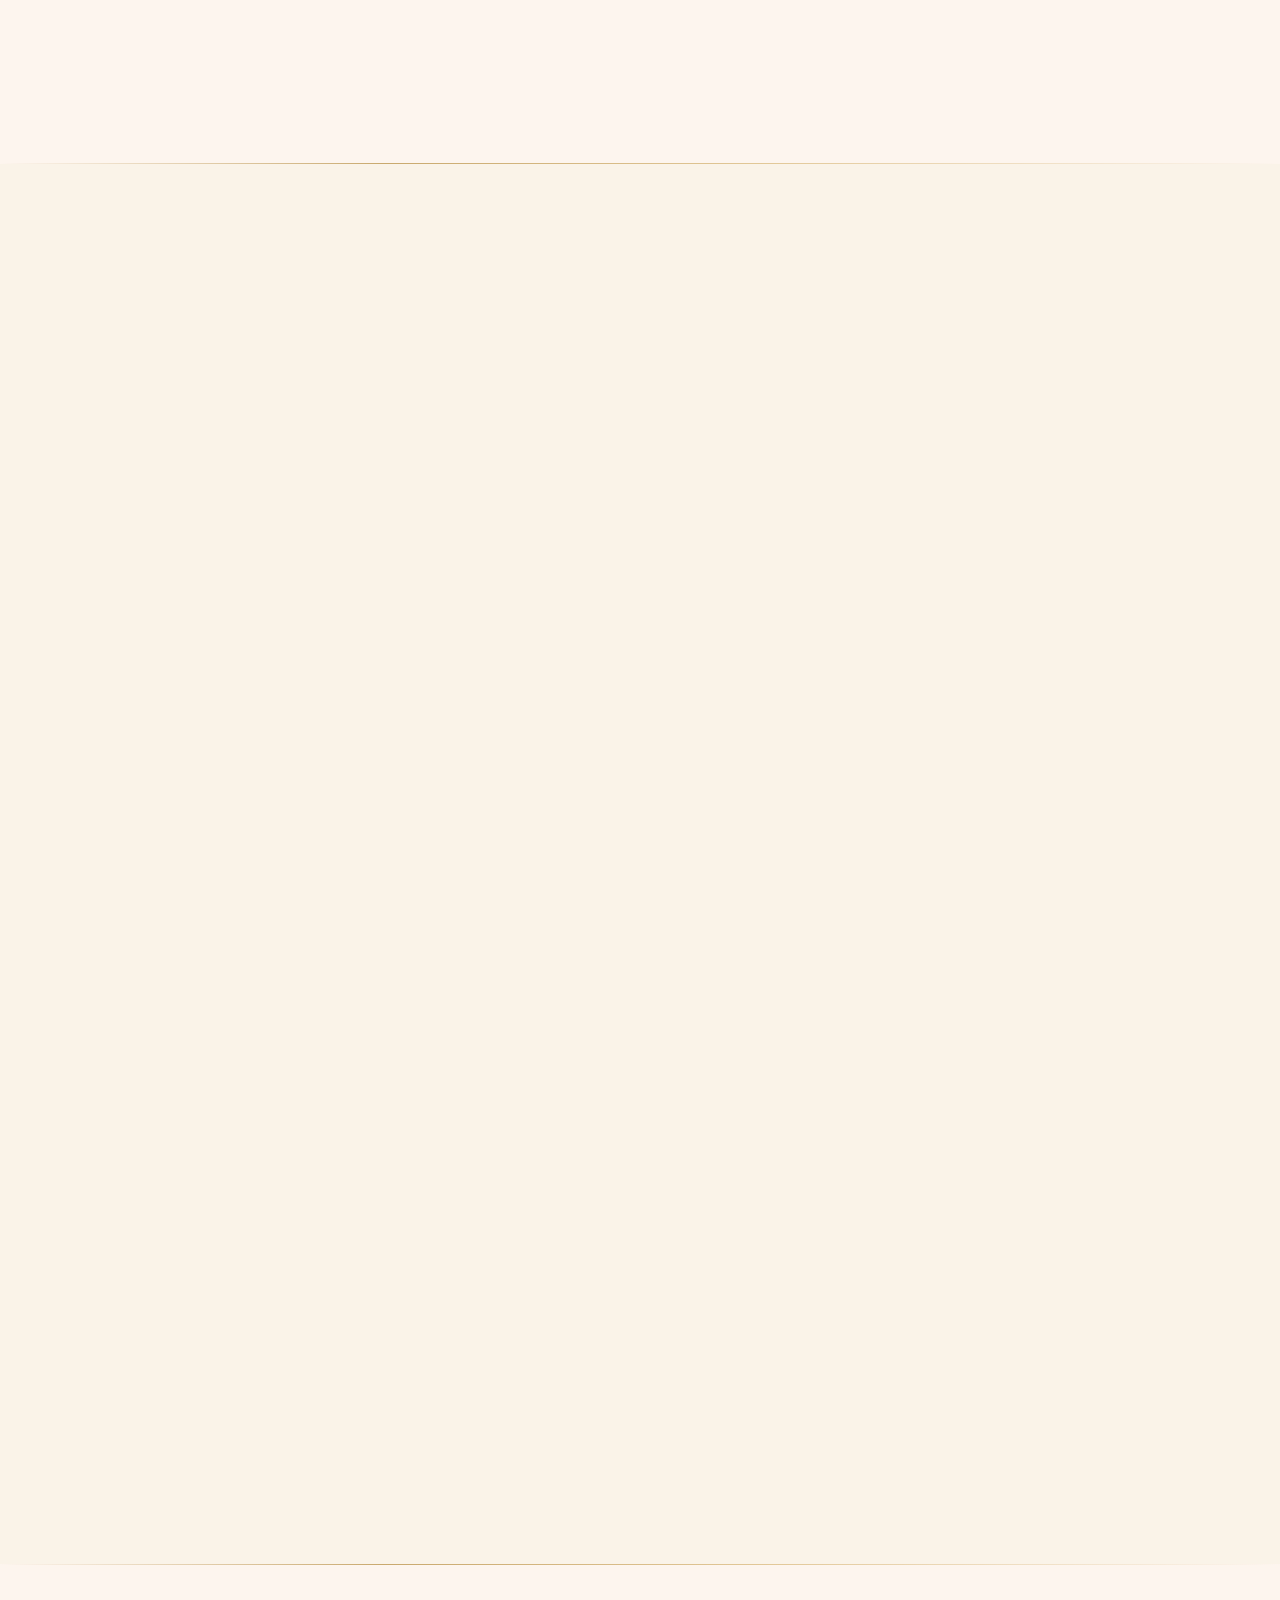
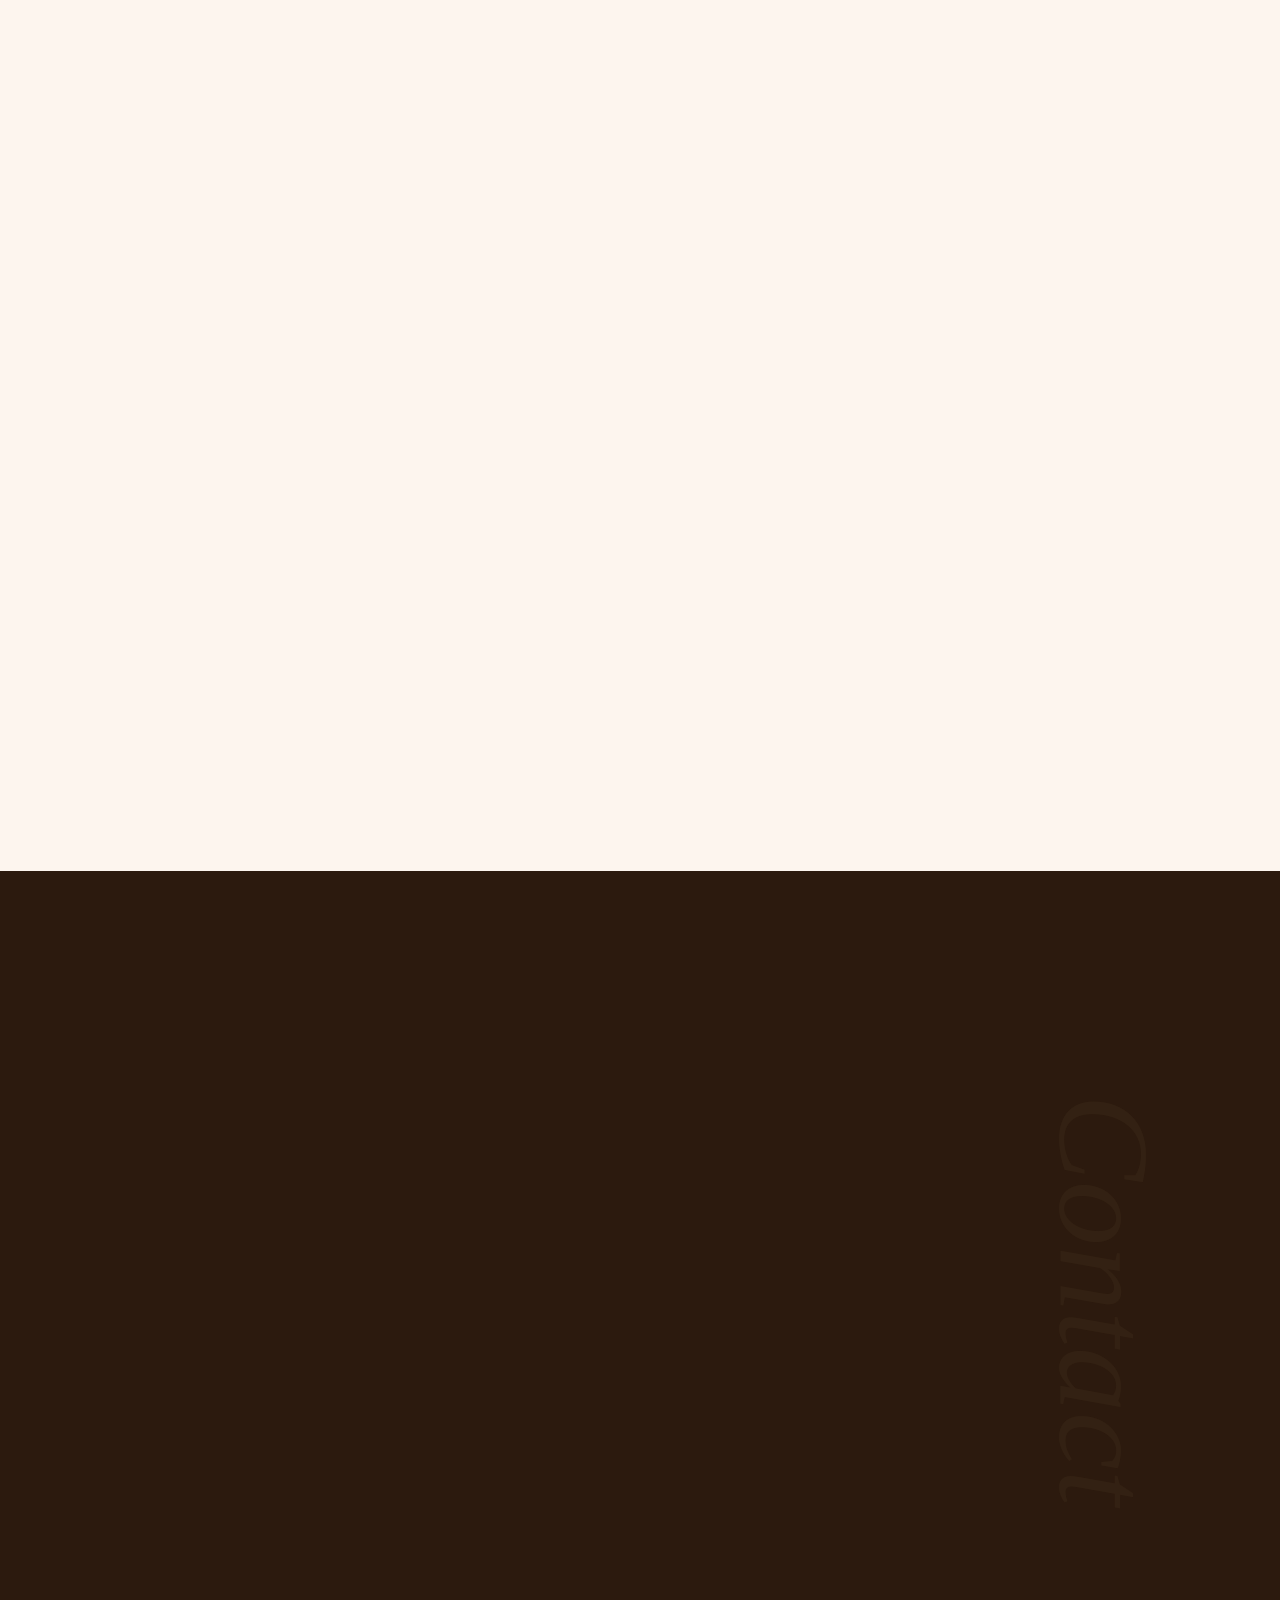
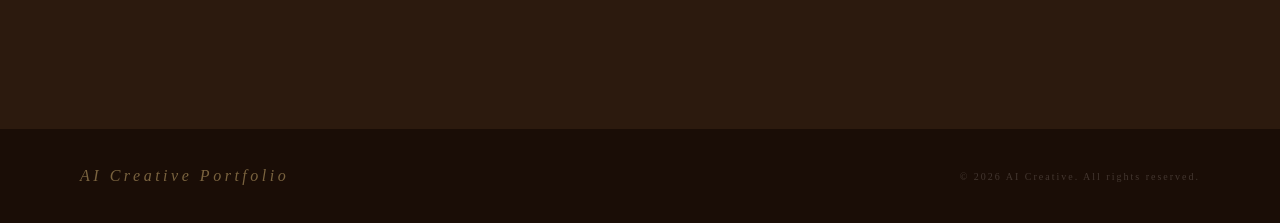
==== commit d3536122: "refactor: セキュリティ・パフォーマンス・可読性を全面改善 [Security] - Content-Security-Policy meta タグを追加   (script/style/fo" ====
--- a/index.html
+++ b/index.html
@@ -3,10 +3,25 @@
 <head>
   <meta charset="UTF-8">
   <meta name="viewport" content="width=device-width, initial-scale=1.0">
+
+  <!--
+    CSP: Content-Security-Policy
+    - script-src  'self'  → 外部スクリプト・インラインスクリプト（onXXX 属性）を遮断
+    - style-src   'self' https://fonts.googleapis.com → Google Fonts の stylesheet のみ許可
+    - font-src    'self' https://fonts.gstatic.com   → Google Fonts のフォントファイルのみ許可
+    - img-src     'self' data:                        → 自ドメインと data URI のみ
+    - form-action 'none'                              → フォームの外部送信を全て遮断
+    - object-src  'none'                              → Flash 等を遮断
+    - base-uri    'self'                              → base タグ乗っ取りを防止
+  -->
+  <meta http-equiv="Content-Security-Policy"
+        content="default-src 'self'; script-src 'self'; style-src 'self' https://fonts.googleapis.com; font-src 'self' https://fonts.gstatic.com; img-src 'self' data:; form-action 'none'; object-src 'none'; base-uri 'self';">
+
   <title>AI Creative Portfolio | 医療・美容 × AI デザイン</title>
   <meta name="description" content="Claude・NotebookLM などの生成 AI を活用し、医療・訪問看護・美容サロン向けのデザインとコンテンツを制作する AI クリエイターのポートフォリオサイトです。">
-  <meta name="keywords" content="AI, ポートフォリオ, 医療, 訪問看護, 美容サロン, NotebookLM, Claude, デザイン, インフォグラフィック">
-  <meta name="author" content="AI Creative Portfolio">
+  <meta name="keywords"    content="AI, ポートフォリオ, 医療, 訪問看護, 美容サロン, NotebookLM, Claude, デザイン, インフォグラフィック">
+  <meta name="author"      content="AI Creative Portfolio">
+
   <!-- OGP -->
   <meta property="og:type"        content="website">
   <meta property="og:url"         content="https://salonsiesta37-lab.github.io/ai-portfolio/">
@@ -14,490 +29,37 @@
   <meta property="og:description" content="Claude・NotebookLM などの生成 AI を活用した医療・訪問看護・美容サロン向けデザインの制作実績をご紹介します。">
   <meta property="og:image"       content="https://salonsiesta37-lab.github.io/ai-portfolio/iCeIWyyM31_full.png">
   <meta property="og:locale"      content="ja_JP">
+
   <!-- Twitter Card -->
   <meta name="twitter:card"        content="summary_large_image">
   <meta name="twitter:title"       content="AI Creative Portfolio | 医療・美容 × AI デザイン">
   <meta name="twitter:description" content="Claude・NotebookLM などの生成 AI を活用した医療・訪問看護・美容サロン向けデザインの制作実績をご紹介します。">
   <meta name="twitter:image"       content="https://salonsiesta37-lab.github.io/ai-portfolio/iCeIWyyM31_full.png">
+
   <!-- Canonical -->
   <link rel="canonical" href="https://salonsiesta37-lab.github.io/ai-portfolio/">
+
+  <!-- Fonts: preconnect でレイテンシ削減 -->
   <link rel="preconnect" href="https://fonts.googleapis.com">
   <link rel="preconnect" href="https://fonts.gstatic.com" crossorigin>
   <link href="https://fonts.googleapis.com/css2?family=Cormorant+Garamond:ital,wght@0,300;0,400;0,600;1,300;1,400&family=Shippori+Mincho:wght@300;400;500&display=swap" rel="stylesheet">
-  <style>
-    /* ── Variables ── */
-    :root {
-      --cream:       #FDF5EE;
-      --brown:       #2C1A0E;
-      --brown-mid:   #4A2E1A;
-      --brown-light: #7A5C45;
-      --gold:        #C9A96E;
-      --gold-light:  #E2C898;
-      --gold-pale:   #F5ECD8;
-      --white:       #FFFFFF;
-      --ease:        cubic-bezier(0.25, 0.46, 0.45, 0.94);
-    }
-
-    *, *::before, *::after { margin: 0; padding: 0; box-sizing: border-box; }
-    html { scroll-behavior: smooth; }
-    body {
-      font-family: 'Shippori Mincho', serif;
-      background: var(--cream);
-      color: var(--brown);
-      overflow-x: hidden;
-      cursor: none;
-    }
-    a, button, input, textarea { cursor: none; }
-
-    /* ── Custom Cursor ── */
-    .cur {
-      position: fixed; width: 8px; height: 8px;
-      background: var(--gold); border-radius: 50%;
-      pointer-events: none; z-index: 9999;
-      transform: translate(-50%, -50%);
-      transition: width .2s, height .2s, background .2s;
-    }
-    .cur-ring {
-      position: fixed; width: 34px; height: 34px;
-      border: 1px solid rgba(201,169,110,.55); border-radius: 50%;
-      pointer-events: none; z-index: 9998;
-      transform: translate(-50%, -50%);
-      transition: width .4s var(--ease), height .4s var(--ease), border-color .3s;
-    }
-
-    /* ── Header ── */
-    header {
-      position: fixed; top: 0; left: 0; right: 0; z-index: 100;
-      padding: 0 64px; height: 70px;
-      display: flex; align-items: center; justify-content: space-between;
-      background: rgba(253,245,238,.93);
-      backdrop-filter: blur(14px);
-      border-bottom: 1px solid rgba(201,169,110,.22);
-      transition: box-shadow .3s;
-    }
-    header.scrolled { box-shadow: 0 2px 24px rgba(44,26,14,.07); }
-    .logo {
-      font-family: 'Cormorant Garamond', serif;
-      font-size: 20px; font-weight: 600; letter-spacing: .15em;
-      color: var(--brown); text-decoration: none;
-    }
-    .logo span {
-      display: block; font-family: 'Shippori Mincho', serif;
-      font-size: 9px; font-weight: 300; letter-spacing: .28em;
-      color: var(--brown-light); margin-top: 2px;
-    }
-    nav { display: flex; gap: 36px; align-items: center; }
-    nav a {
-      font-family: 'Cormorant Garamond', serif;
-      font-size: 10px; font-weight: 600; letter-spacing: .28em;
-      color: var(--brown-light); text-decoration: none;
-      transition: color .3s;
-    }
-    nav a:hover { color: var(--gold); }
-    .nav-cta {
-      font-family: 'Cormorant Garamond', serif;
-      font-size: 10px; font-weight: 600; letter-spacing: .22em;
-      color: var(--brown); border: 1px solid var(--gold);
-      padding: 9px 22px; text-decoration: none;
-      transition: background .3s, color .3s;
-    }
-    .nav-cta:hover { background: var(--gold); color: var(--white); }
-
-    /* ── Hero ── */
-    .hero {
-      height: 100vh; min-height: 720px;
-      display: flex; align-items: center;
-      position: relative; overflow: hidden;
-      padding: 0 80px;
-    }
-    .hero-bg {
-      position: absolute; inset: 0;
-      background:
-        radial-gradient(ellipse 55% 70% at 82% 48%, rgba(201,169,110,.11), transparent 68%),
-        radial-gradient(ellipse 35% 45% at 18% 78%, rgba(201,169,110,.07), transparent 60%);
-    }
-    .hero-deco {
-      position: absolute; right: 7%; top: 50%; transform: translateY(-50%);
-      width: 400px; height: 400px;
-      border: 1px solid rgba(201,169,110,.18); border-radius: 50%;
-    }
-    .hero-deco::before {
-      content: ''; position: absolute; inset: 26px;
-      border: 1px solid rgba(201,169,110,.12); border-radius: 50%;
-    }
-    .hero-deco::after {
-      content: ''; position: absolute; inset: 52px;
-      border: 1px solid rgba(201,169,110,.07); border-radius: 50%;
-    }
-    .hero-content { position: relative; z-index: 2; max-width: 700px; }
-    .hero-label {
-      font-family: 'Cormorant Garamond', serif;
-      font-size: 10px; letter-spacing: .52em; color: var(--gold);
-      margin-bottom: 26px; display: flex; align-items: center; gap: 18px;
-      opacity: 0; animation: fadeUp .8s .3s var(--ease) forwards;
-    }
-    .hero-label::before { content: ''; width: 42px; height: 1px; background: var(--gold); }
-    .hero-title {
-      font-family: 'Cormorant Garamond', serif;
-      font-size: clamp(50px, 6.2vw, 84px);
-      font-weight: 300; line-height: 1.04; color: var(--brown);
-      margin-bottom: 10px;
-      opacity: 0; animation: fadeUp 1s .5s var(--ease) forwards;
-    }
-    .hero-title em { font-style: italic; color: var(--gold); }
-    .hero-title-ja {
-      font-family: 'Shippori Mincho', serif;
-      font-size: clamp(17px, 2.2vw, 26px); font-weight: 300;
-      letter-spacing: .2em; color: var(--brown-light); margin-bottom: 34px;
-      opacity: 0; animation: fadeUp 1s .7s var(--ease) forwards;
-    }
-    .hero-desc {
-      font-size: 13px; line-height: 2.1; letter-spacing: .1em;
-      color: var(--brown-light); max-width: 500px; margin-bottom: 52px;
-      opacity: 0; animation: fadeUp 1s .9s var(--ease) forwards;
-    }
-    .hero-cta {
-      display: inline-flex; align-items: center; gap: 18px;
-      font-family: 'Cormorant Garamond', serif;
-      font-size: 12px; font-weight: 600; letter-spacing: .28em;
-      color: var(--brown); text-decoration: none;
-      padding-bottom: 10px; border-bottom: 1px solid var(--gold);
-      transition: color .3s, gap .35s var(--ease);
-      opacity: 0; animation: fadeUp 1s 1.1s var(--ease) forwards;
-    }
-    .hero-cta::after { content: '→'; }
-    .hero-cta:hover { color: var(--gold); gap: 28px; }
-    .hero-scroll {
-      position: absolute; bottom: 44px; right: 80px;
-      display: flex; flex-direction: column; align-items: center; gap: 12px;
-      opacity: 0; animation: fadeIn 1s 1.8s forwards;
-    }
-    .hero-scroll span {
-      font-family: 'Cormorant Garamond', serif;
-      font-size: 9px; letter-spacing: .45em; color: var(--brown-light);
-      writing-mode: vertical-rl;
-    }
-    .scroll-line {
-      width: 1px; height: 64px;
-      background: linear-gradient(to bottom, var(--gold), transparent);
-      animation: scrollPulse 1.8s 2.2s ease-in-out infinite;
-    }
-
-    /* ── Divider ── */
-    .divider {
-      width: 100%; height: 1px;
-      background: linear-gradient(90deg, transparent, var(--gold) 30%, var(--gold-light) 60%, transparent);
-    }
-
-    /* ── Section Common ── */
-    section { padding: 120px 80px; }
-    .section-label {
-      font-family: 'Cormorant Garamond', serif;
-      font-size: 10px; letter-spacing: .52em; color: var(--gold);
-      margin-bottom: 14px; display: flex; align-items: center; gap: 16px;
-    }
-    .section-label::before { content: ''; width: 32px; height: 1px; background: var(--gold); }
-    .section-title {
-      font-family: 'Cormorant Garamond', serif;
-      font-size: clamp(38px, 4.2vw, 58px); font-weight: 300;
-      color: var(--brown); line-height: 1.08; margin-bottom: 8px;
-    }
-    .section-title-ja {
-      font-family: 'Shippori Mincho', serif;
-      font-size: 12px; letter-spacing: .22em;
-      color: var(--brown-light); margin-bottom: 64px;
-    }
-
-    /* ── About ── */
-    .about { background: var(--cream); }
-    .about-grid {
-      display: grid; grid-template-columns: 1.1fr 0.9fr;
-      gap: 80px; align-items: start;
-    }
-    .about-text p {
-      font-size: 14px; line-height: 2.25; letter-spacing: .08em;
-      color: var(--brown-light); margin-bottom: 22px;
-    }
-    .about-text p strong { color: var(--brown); font-weight: 500; }
-    .about-sectors { display: flex; gap: 12px; flex-wrap: wrap; margin-top: 40px; }
-    .sector-tag {
-      font-size: 11px; letter-spacing: .18em; color: var(--brown-light);
-      border: 1px solid rgba(201,169,110,.4); padding: 8px 18px;
-    }
-    .about-panel {
-      background: var(--gold-pale);
-      border: 1px solid rgba(201,169,110,.3);
-      padding: 48px 44px;
-    }
-    .about-panel h3 {
-      font-family: 'Cormorant Garamond', serif;
-      font-size: 10px; letter-spacing: .4em; color: var(--brown-light);
-      margin-bottom: 36px;
-    }
-    .tool-list { display: flex; flex-direction: column; gap: 0; }
-    .tool-item {
-      display: flex; align-items: flex-start; gap: 18px;
-      padding: 20px 0;
-      border-bottom: 1px solid rgba(201,169,110,.2);
-    }
-    .tool-item:first-child { padding-top: 0; }
-    .tool-item:last-child  { border-bottom: none; padding-bottom: 0; }
-    .tool-icon {
-      width: 38px; height: 38px; flex-shrink: 0;
-      border: 1px solid var(--gold);
-      display: flex; align-items: center; justify-content: center;
-      font-family: 'Cormorant Garamond', serif;
-      font-size: 13px; font-weight: 600; color: var(--gold);
-    }
-    .tool-info h4 {
-      font-family: 'Cormorant Garamond', serif;
-      font-size: 16px; font-weight: 600; color: var(--brown); margin-bottom: 4px;
-    }
-    .tool-info p { font-size: 11px; letter-spacing: .1em; color: var(--brown-light); line-height: 1.7; }
-
-    /* ── Works ── */
-    .works { background: #FAF3E8; }
-    .works-filter {
-      display: flex; gap: 0; margin-bottom: 56px;
-      border-bottom: 1px solid rgba(201,169,110,.28);
-    }
-    .filter-btn {
-      font-family: 'Cormorant Garamond', serif;
-      font-size: 11px; letter-spacing: .28em; color: var(--brown-light);
-      background: none; border: none; padding: 12px 28px;
-      position: relative; transition: color .3s;
-    }
-    .filter-btn::after {
-      content: ''; position: absolute;
-      bottom: -1px; left: 0; right: 0;
-      height: 1px; background: var(--gold);
-      transform: scaleX(0);
-      transition: transform .35s var(--ease);
-    }
-    .filter-btn.active { color: var(--brown); }
-    .filter-btn.active::after, .filter-btn:hover::after { transform: scaleX(1); }
-    .filter-btn:hover { color: var(--brown); }
-
-    .works-grid {
-      display: grid; grid-template-columns: repeat(3, 1fr);
-      gap: 28px;
-    }
-    .work-card {
-      background: var(--white);
-      border: 1px solid rgba(201,169,110,.15);
-      overflow: hidden;
-      transition: transform .42s var(--ease), box-shadow .42s var(--ease);
-    }
-    .work-card:hover {
-      transform: translateY(-7px);
-      box-shadow: 0 24px 64px rgba(44,26,14,.10);
-    }
-    .work-img {
-      width: 100%; aspect-ratio: 4/3; overflow: hidden;
-      background: var(--gold-pale); position: relative;
-    }
-    .work-img img {
-      width: 100%; height: 100%; object-fit: cover;
-      transition: transform .65s var(--ease);
-    }
-    .work-card:hover .work-img img { transform: scale(1.06); }
-    .work-body { padding: 26px 28px 32px; }
-    .work-cat {
-      font-family: 'Cormorant Garamond', serif;
-      font-size: 9px; letter-spacing: .45em; color: var(--gold);
-      display: flex; align-items: center; gap: 10px; margin-bottom: 12px;
-    }
-    .work-cat::before { content: ''; width: 16px; height: 1px; background: var(--gold); }
-    .work-title {
-      font-family: 'Shippori Mincho', serif;
-      font-size: 15px; font-weight: 500; color: var(--brown);
-      letter-spacing: .08em; line-height: 1.55; margin-bottom: 8px;
-    }
-    .work-client {
-      font-size: 11px; letter-spacing: .15em;
-      color: var(--brown-light); margin-bottom: 18px;
-    }
-    .work-tags { display: flex; gap: 8px; flex-wrap: wrap; }
-    .work-tag {
-      font-size: 9px; letter-spacing: .15em; color: var(--brown-light);
-      border: 1px solid rgba(201,169,110,.3); padding: 4px 10px;
-    }
-
-    /* ── Skills ── */
-    .skills { background: var(--cream); }
-    .skills-grid {
-      display: grid; grid-template-columns: repeat(4, 1fr);
-      gap: 20px; margin-bottom: 72px;
-    }
-    .skill-card {
-      padding: 36px 26px;
-      border: 1px solid rgba(201,169,110,.2);
-      transition: border-color .3s, background .3s;
-    }
-    .skill-card:hover { border-color: var(--gold); background: var(--gold-pale); }
-    .skill-number {
-      font-family: 'Cormorant Garamond', serif;
-      font-size: 38px; font-weight: 300; font-style: italic;
-      color: rgba(201,169,110,.38); margin-bottom: 18px; line-height: 1;
-    }
-    .skill-name {
-      font-family: 'Shippori Mincho', serif;
-      font-size: 14px; font-weight: 500; color: var(--brown);
-      letter-spacing: .12em; margin-bottom: 10px;
-    }
-    .skill-desc {
-      font-size: 11px; line-height: 1.85; letter-spacing: .07em;
-      color: var(--brown-light);
-    }
-    .sector-grid {
-      display: grid; grid-template-columns: 1fr 1fr;
-      gap: 1px; background: rgba(201,169,110,.2);
-      border: 1px solid rgba(201,169,110,.2);
-    }
-    .sector-item { background: var(--cream); padding: 44px 52px; }
-    .sector-item h3 {
-      font-family: 'Cormorant Garamond', serif;
-      font-size: 24px; font-weight: 300; color: var(--brown);
-      letter-spacing: .1em; margin-bottom: 14px;
-    }
-    .sector-item p {
-      font-size: 12px; line-height: 2; letter-spacing: .08em;
-      color: var(--brown-light);
-    }
-
-    /* ── Contact ── */
-    .contact {
-      background: var(--brown); color: var(--cream);
-      padding: 120px 80px; position: relative; overflow: hidden;
-    }
-    .contact::before {
-      content: 'Contact';
-      position: absolute; right: -30px; top: 50%;
-      transform: translateY(-50%) rotate(90deg);
-      font-family: 'Cormorant Garamond', serif;
-      font-size: 130px; font-weight: 300; font-style: italic;
-      color: rgba(201,169,110,.05); pointer-events: none; white-space: nowrap;
-    }
-    .contact .section-label { color: var(--gold); }
-    .contact .section-label::before { background: var(--gold); }
-    .contact .section-title { color: var(--cream); }
-    .contact .section-title-ja { color: rgba(253,245,238,.45); }
-    .contact-grid {
-      display: grid; grid-template-columns: 1fr 1fr;
-      gap: 80px; align-items: start; position: relative; z-index: 1;
-    }
-    .contact-text p {
-      font-size: 13px; line-height: 2.25; letter-spacing: .1em;
-      color: rgba(253,245,238,.65); margin-bottom: 40px;
-    }
-    .contact-list { display: flex; flex-direction: column; gap: 14px; }
-    .contact-list-item {
-      display: flex; align-items: center; gap: 16px;
-      font-size: 11px; letter-spacing: .16em; color: var(--gold-light);
-    }
-    .contact-list-item::before { content: ''; width: 20px; height: 1px; background: var(--gold); }
-    .contact-form { display: flex; flex-direction: column; gap: 22px; }
-    .form-group { display: flex; flex-direction: column; gap: 8px; }
-    .form-group label {
-      font-family: 'Cormorant Garamond', serif;
-      font-size: 10px; letter-spacing: .35em; color: var(--gold);
-    }
-    .form-group input,
-    .form-group textarea {
-      background: transparent; border: none;
-      border-bottom: 1px solid rgba(201,169,110,.28);
-      padding: 12px 0;
-      font-family: 'Shippori Mincho', serif;
-      font-size: 13px; color: var(--cream); outline: none;
-      transition: border-color .3s; letter-spacing: .08em;
-      -webkit-appearance: none;
-    }
-    .form-group input:focus,
-    .form-group textarea:focus { border-bottom-color: var(--gold); }
-    .form-group textarea { resize: vertical; min-height: 110px; }
-    .form-group input::placeholder,
-    .form-group textarea::placeholder { color: rgba(253,245,238,.22); font-size: 12px; }
-    .submit-btn {
-      align-self: flex-start; margin-top: 6px;
-      font-family: 'Cormorant Garamond', serif;
-      font-size: 12px; font-weight: 600; letter-spacing: .32em;
-      color: var(--brown); background: var(--gold); border: none;
-      padding: 14px 38px; transition: background .3s;
-    }
-    .submit-btn:hover { background: var(--gold-light); }
-
-    /* ── Footer ── */
-    footer {
-      background: #1A0D06; padding: 38px 80px;
-      display: flex; align-items: center; justify-content: space-between;
-    }
-    .footer-logo {
-      font-family: 'Cormorant Garamond', serif;
-      font-size: 16px; font-weight: 300; font-style: italic;
-      letter-spacing: .22em; color: rgba(201,169,110,.55);
-    }
-    .footer-copy { font-size: 10px; letter-spacing: .2em; color: rgba(253,245,238,.18); }
-
-    /* ── Animations ── */
-    @keyframes fadeUp {
-      from { opacity: 0; transform: translateY(32px); }
-      to   { opacity: 1; transform: translateY(0); }
-    }
-    @keyframes fadeIn { from { opacity: 0; } to { opacity: 1; } }
-    @keyframes scrollPulse {
-      0%   { transform: scaleY(0); transform-origin: top; opacity: 1; }
-      50%  { transform: scaleY(1); transform-origin: top; opacity: 1; }
-      51%  { transform-origin: bottom; }
-      100% { transform: scaleY(0); transform-origin: bottom; opacity: 0.4; }
-    }
-    .reveal {
-      opacity: 0; transform: translateY(36px);
-      transition: opacity .85s var(--ease), transform .85s var(--ease);
-    }
-    .reveal.visible { opacity: 1; transform: translateY(0); }
-    .reveal-d1 { transition-delay: .10s; }
-    .reveal-d2 { transition-delay: .20s; }
-    .reveal-d3 { transition-delay: .30s; }
-    .reveal-d4 { transition-delay: .40s; }
-    .reveal-d5 { transition-delay: .50s; }
-    .reveal-d6 { transition-delay: .60s; }
-
-    /* ── Responsive ── */
-    @media (max-width: 1100px) {
-      .works-grid   { grid-template-columns: repeat(2, 1fr); }
-      .skills-grid  { grid-template-columns: repeat(2, 1fr); }
-      .about-grid   { grid-template-columns: 1fr; gap: 48px; }
-    }
-    @media (max-width: 768px) {
-      header         { padding: 0 24px; }
-      nav            { display: none; }
-      section        { padding: 72px 24px; }
-      .hero          { padding: 0 28px; min-height: 100svh; }
-      .hero-deco     { display: none; }
-      .hero-scroll   { display: none; }
-      .contact       { padding: 80px 24px; }
-      .contact-grid  { grid-template-columns: 1fr; gap: 48px; }
-      .sector-grid   { grid-template-columns: 1fr; }
-      .works-grid    { grid-template-columns: 1fr; }
-      .skills-grid   { grid-template-columns: 1fr; }
-      .works-filter  { overflow-x: auto; }
-      footer         { padding: 32px 24px; flex-direction: column; gap: 10px; text-align: center; }
-    }
-  </style>
+
+  <!-- 外部 CSS（インラインスタイルを排除して CSP に準拠） -->
+  <link rel="stylesheet" href="css/style.css">
 </head>
 <body>
 
-  <!-- Custom Cursor -->
-  <div class="cur"     id="cur"></div>
-  <div class="cur-ring" id="curRing"></div>
+  <!-- カスタムカーソル -->
+  <div class="cur"      id="cur"     aria-hidden="true"></div>
+  <div class="cur-ring" id="curRing" aria-hidden="true"></div>
 
   <!-- ══ HEADER ══ -->
-  <header id="header">
-    <a href="#home" class="logo">
+  <header id="header" role="banner">
+    <a href="#home" class="logo" aria-label="AI Creative Portfolio トップへ">
       AI Creative
       <span>Medical &amp; Beauty × AI Design</span>
     </a>
-    <nav>
+    <nav aria-label="メインナビゲーション">
       <a href="#about">ABOUT</a>
       <a href="#works">WORKS</a>
       <a href="#skills">SKILLS</a>
@@ -506,12 +68,12 @@
   </header>
 
   <!-- ══ HERO ══ -->
-  <section class="hero" id="home">
-    <div class="hero-bg"></div>
-    <div class="hero-deco"></div>
+  <section class="hero" id="home" aria-labelledby="hero-title">
+    <div class="hero-bg"   aria-hidden="true"></div>
+    <div class="hero-deco" aria-hidden="true"></div>
     <div class="hero-content">
-      <p class="hero-label">AI Creative Portfolio</p>
-      <h1 class="hero-title">
+      <p class="hero-label" aria-hidden="true">AI Creative Portfolio</p>
+      <h1 class="hero-title" id="hero-title">
         Design with<br>
         <em>Artificial Intelligence</em>
       </h1>
@@ -523,22 +85,21 @@
       </p>
       <a href="#works" class="hero-cta">実績を見る</a>
     </div>
-    <div class="hero-scroll">
+    <div class="hero-scroll" aria-hidden="true">
       <span>SCROLL</span>
       <div class="scroll-line"></div>
     </div>
   </section>
 
-  <div class="divider"></div>
+  <div class="divider" role="separator" aria-hidden="true"></div>
 
   <!-- ══ ABOUT ══ -->
-  <section class="about" id="about">
-    <p class="section-label reveal">Profile</p>
-    <h2 class="section-title reveal">About</h2>
+  <section class="about" id="about" aria-labelledby="about-title">
+    <p class="section-label reveal" aria-hidden="true">Profile</p>
+    <h2 class="section-title reveal" id="about-title">About</h2>
     <p class="section-title-ja reveal">プロフィール</p>
 
     <div class="about-grid">
-      <!-- Text -->
       <div class="about-text reveal">
         <p>
           医療・介護・美容業界に特化した <strong>AI 活用クリエイター</strong>です。
@@ -555,7 +116,7 @@
           AI を「ツール」として使いこなし、人間ならではの感性と
           組み合わせることで、業界に合った温かみのある成果物を届けます。
         </p>
-        <div class="about-sectors">
+        <div class="about-sectors" aria-label="対応分野">
           <span class="sector-tag">医療・介護</span>
           <span class="sector-tag">訪問看護</span>
           <span class="sector-tag">美容サロン</span>
@@ -565,204 +126,216 @@
         </div>
       </div>
 
-      <!-- Tools Panel -->
       <div class="about-panel reveal reveal-d2">
         <h3>TOOLS &amp; TECHNOLOGIES</h3>
-        <div class="tool-list">
-          <div class="tool-item">
-            <div class="tool-icon">Cl</div>
+        <ul class="tool-list" aria-label="使用ツール一覧">
+          <li class="tool-item">
+            <div class="tool-icon" aria-hidden="true">Cl</div>
             <div class="tool-info">
               <h4>Claude — Anthropic</h4>
               <p>コンテンツ生成・コーディング・デザイン提案・PDF 自動生成</p>
             </div>
-          </div>
-          <div class="tool-item">
-            <div class="tool-icon">NL</div>
+          </li>
+          <li class="tool-item">
+            <div class="tool-icon" aria-hidden="true">NL</div>
             <div class="tool-info">
               <h4>NotebookLM — Google</h4>
               <p>資料分析・インフォグラフィック生成・情報可視化</p>
             </div>
-          </div>
-          <div class="tool-item">
-            <div class="tool-icon">Py</div>
+          </li>
+          <li class="tool-item">
+            <div class="tool-icon" aria-hidden="true">Py</div>
             <div class="tool-info">
               <h4>Python / ReportLab</h4>
               <p>PDF 帳票・パンフレット・印刷物の自動生成</p>
             </div>
-          </div>
-          <div class="tool-item">
-            <div class="tool-icon">W</div>
+          </li>
+          <li class="tool-item">
+            <div class="tool-icon" aria-hidden="true">W</div>
             <div class="tool-info">
               <h4>HTML / CSS</h4>
               <p>高品質 Web フォーム・LP・マイクロサイト制作</p>
             </div>
-          </div>
-        </div>
+          </li>
+        </ul>
       </div>
     </div>
   </section>
 
-  <div class="divider"></div>
+  <div class="divider" role="separator" aria-hidden="true"></div>
 
   <!-- ══ WORKS ══ -->
-  <section class="works" id="works">
-    <p class="section-label reveal">Portfolio</p>
-    <h2 class="section-title reveal">Works</h2>
+  <section class="works" id="works" aria-labelledby="works-title">
+    <p class="section-label reveal" aria-hidden="true">Portfolio</p>
+    <h2 class="section-title reveal" id="works-title">Works</h2>
     <p class="section-title-ja reveal">制作実績</p>
 
-    <!-- Filter -->
-    <div class="works-filter reveal">
-      <button class="filter-btn active" data-filter="all">ALL</button>
-      <button class="filter-btn" data-filter="web">WEB</button>
-      <button class="filter-btn" data-filter="infographic">INFOGRAPHIC</button>
-      <button class="filter-btn" data-filter="design">DESIGN</button>
-      <button class="filter-btn" data-filter="logo">LOGO</button>
-    </div>
-
-    <!-- Grid -->
-    <div class="works-grid" id="worksGrid">
+    <!-- フィルター: role="group" でボタン群を意味論的にグループ化 -->
+    <div class="works-filter reveal" role="group" aria-label="カテゴリフィルター">
+      <button class="filter-btn active" data-filter="all"         aria-pressed="true">ALL</button>
+      <button class="filter-btn"        data-filter="web"         aria-pressed="false">WEB</button>
+      <button class="filter-btn"        data-filter="infographic" aria-pressed="false">INFOGRAPHIC</button>
+      <button class="filter-btn"        data-filter="design"      aria-pressed="false">DESIGN</button>
+      <button class="filter-btn"        data-filter="logo"        aria-pressed="false">LOGO</button>
+    </div>
+
+    <!-- Works グリッド -->
+    <div class="works-grid" id="worksGrid" role="list" aria-label="制作実績一覧">
 
       <!-- 01 HIRO Entry Form -->
-      <div class="work-card reveal" data-category="web">
-        <div class="work-img">
+      <article class="work-card reveal" data-category="web" role="listitem">
+        <div class="work-img work-img--web-hiro">
+          <!--
+            Performance: loading="lazy" で below-fold 画像の遅延読み込み
+                         decoding="async" でメインスレッドのブロックを防止
+          -->
           <img src="logo-20260418103055ut23hvvv8m-s.png"
-               alt="HIRO 訪問看護 応募エントリーフォーム"
-               style="object-fit:contain; padding:28px; background:#fff3e8;">
+               alt="HIRO 訪問看護ステーション ロゴ — 応募エントリーフォームのサムネイル"
+               loading="lazy"
+               decoding="async">
         </div>
         <div class="work-body">
           <p class="work-cat">WEB FORM</p>
           <h3 class="work-title">応募エントリーフォーム</h3>
           <p class="work-client">HIRO 訪問看護ステーション（芦屋）</p>
-          <div class="work-tags">
-            <span class="work-tag">HTML / CSS</span>
-            <span class="work-tag">Claude</span>
-            <span class="work-tag">Animation</span>
-          </div>
-        </div>
-      </div>
+          <ul class="work-tags" aria-label="使用技術">
+            <li class="work-tag">HTML / CSS</li>
+            <li class="work-tag">Claude</li>
+            <li class="work-tag">Animation</li>
+          </ul>
+        </div>
+      </article>
 
       <!-- 02 和心 Infographic 1 -->
-      <div class="work-card reveal reveal-d1" data-category="infographic">
+      <article class="work-card reveal reveal-d1" data-category="infographic" role="listitem">
         <div class="work-img">
           <img src="和心訪問看護の利用手順と専門ケア.png"
-               alt="和心訪問看護 利用手順インフォグラフィック">
+               alt="和心（WAGOKORO）訪問看護 — 利用手順と専門ケアのインフォグラフィック"
+               loading="lazy"
+               decoding="async">
         </div>
         <div class="work-body">
           <p class="work-cat">INFOGRAPHIC</p>
           <h3 class="work-title">訪問看護 利用手順 &amp; 専門ケア案内</h3>
           <p class="work-client">和心（WAGOKORO）訪問看護</p>
-          <div class="work-tags">
-            <span class="work-tag">NotebookLM</span>
-            <span class="work-tag">AI 可視化</span>
-            <span class="work-tag">医療</span>
-          </div>
-        </div>
-      </div>
+          <ul class="work-tags" aria-label="使用技術">
+            <li class="work-tag">NotebookLM</li>
+            <li class="work-tag">AI 可視化</li>
+            <li class="work-tag">医療</li>
+          </ul>
+        </div>
+      </article>
 
       <!-- 03 精神科 Step Guide -->
-      <div class="work-card reveal reveal-d2" data-category="infographic">
+      <article class="work-card reveal reveal-d2" data-category="infographic" role="listitem">
         <div class="work-img">
           <img src="精神科訪問看護のステップガイド.png"
-               alt="精神科訪問看護 ステップガイド">
+               alt="和心訪問看護 — 精神科訪問看護ステップガイドのインフォグラフィック"
+               loading="lazy"
+               decoding="async">
         </div>
         <div class="work-body">
           <p class="work-cat">INFOGRAPHIC</p>
           <h3 class="work-title">精神科訪問看護 ステップガイド</h3>
           <p class="work-client">和心（わごころ）訪問看護</p>
-          <div class="work-tags">
-            <span class="work-tag">NotebookLM</span>
-            <span class="work-tag">AI 可視化</span>
-            <span class="work-tag">精神科</span>
-          </div>
-        </div>
-      </div>
+          <ul class="work-tags" aria-label="使用技術">
+            <li class="work-tag">NotebookLM</li>
+            <li class="work-tag">AI 可視化</li>
+            <li class="work-tag">精神科</li>
+          </ul>
+        </div>
+      </article>
 
       <!-- 04 Siesta Flyer -->
-      <div class="work-card reveal reveal-d3" data-category="design">
+      <article class="work-card reveal reveal-d3" data-category="design" role="listitem">
         <div class="work-img">
           <img src="iCeIWyyM31_full.png"
-               alt="Siesta Beauty Salon リフトアップ施術チラシ">
+               alt="Beauty Salon Siesta — リフトアップ3施術（チタニウムリフト・オンダリフト・プラズマリフト）プロモーションチラシ"
+               loading="lazy"
+               decoding="async">
         </div>
         <div class="work-body">
           <p class="work-cat">FLYER DESIGN</p>
           <h3 class="work-title">リフトアップ施術 プロモーションチラシ</h3>
           <p class="work-client">Beauty Salon Siesta（板宿）</p>
-          <div class="work-tags">
-            <span class="work-tag">AI デザイン</span>
-            <span class="work-tag">チラシ制作</span>
-            <span class="work-tag">美容</span>
-          </div>
-        </div>
-      </div>
+          <ul class="work-tags" aria-label="使用技術">
+            <li class="work-tag">AI デザイン</li>
+            <li class="work-tag">チラシ制作</li>
+            <li class="work-tag">美容</li>
+          </ul>
+        </div>
+      </article>
 
       <!-- 05 mediwell Logo -->
-      <div class="work-card reveal reveal-d4" data-category="logo">
-        <div class="work-img">
+      <article class="work-card reveal reveal-d4" data-category="logo" role="listitem">
+        <div class="work-img work-img--logo-mediwell">
           <img src="apple-touch-icon.png"
-               alt="mediwell ロゴ"
-               style="object-fit:contain; padding:36px; background:#f0f0f8;">
+               alt="mediwell — ブランドロゴ（青と紫のひし形 × 筆記体ロゴタイプ）"
+               loading="lazy"
+               decoding="async">
         </div>
         <div class="work-body">
           <p class="work-cat">LOGO DESIGN</p>
           <h3 class="work-title">ブランドロゴデザイン</h3>
           <p class="work-client">mediwell</p>
-          <div class="work-tags">
-            <span class="work-tag">ロゴ</span>
-            <span class="work-tag">ブランディング</span>
-            <span class="work-tag">AI 生成</span>
-          </div>
-        </div>
-      </div>
+          <ul class="work-tags" aria-label="使用技術">
+            <li class="work-tag">ロゴ</li>
+            <li class="work-tag">ブランディング</li>
+            <li class="work-tag">AI 生成</li>
+          </ul>
+        </div>
+      </article>
 
       <!-- 06 HIRO Logo -->
-      <div class="work-card reveal reveal-d5" data-category="logo">
-        <div class="work-img">
+      <article class="work-card reveal reveal-d5" data-category="logo" role="listitem">
+        <div class="work-img work-img--logo-hiro">
           <img src="logo-20260418103055ut23hvvv8m-s.png"
-               alt="HIRO Home Visit Nursing ロゴ"
-               style="object-fit:contain; padding:36px; background:#fff3e8;">
+               alt="HIRO Home Visit Nursing — ブランドロゴ（芦屋 2023）"
+               loading="lazy"
+               decoding="async">
         </div>
         <div class="work-body">
           <p class="work-cat">LOGO DESIGN</p>
           <h3 class="work-title">ブランドロゴデザイン</h3>
           <p class="work-client">HIRO Home Visit Nursing（芦屋）</p>
-          <div class="work-tags">
-            <span class="work-tag">ロゴ</span>
-            <span class="work-tag">ブランディング</span>
-            <span class="work-tag">AI 生成</span>
-          </div>
-        </div>
-      </div>
-
-    </div><!-- /works-grid -->
+          <ul class="work-tags" aria-label="使用技術">
+            <li class="work-tag">ロゴ</li>
+            <li class="work-tag">ブランディング</li>
+            <li class="work-tag">AI 生成</li>
+          </ul>
+        </div>
+      </article>
+
+    </div>
   </section>
 
-  <div class="divider"></div>
+  <div class="divider" role="separator" aria-hidden="true"></div>
 
   <!-- ══ SKILLS ══ -->
-  <section class="skills" id="skills">
-    <p class="section-label reveal">Expertise</p>
-    <h2 class="section-title reveal">Skills</h2>
+  <section class="skills" id="skills" aria-labelledby="skills-title">
+    <p class="section-label reveal" aria-hidden="true">Expertise</p>
+    <h2 class="section-title reveal" id="skills-title">Skills</h2>
     <p class="section-title-ja reveal">スキル・専門領域</p>
 
-    <div class="skills-grid">
-      <div class="skill-card reveal">
-        <div class="skill-number">01</div>
-        <div class="skill-name">AI コンテンツ生成</div>
+    <div class="skills-grid" role="list" aria-label="スキル一覧">
+      <div class="skill-card reveal" role="listitem">
+        <div class="skill-number" aria-hidden="true">01</div>
+        <h3 class="skill-name">AI コンテンツ生成</h3>
         <p class="skill-desc">Claude・NotebookLM を活用した資料・インフォグラフィック・コピーライティングの高速制作</p>
       </div>
-      <div class="skill-card reveal reveal-d1">
-        <div class="skill-number">02</div>
-        <div class="skill-name">Web フォーム / LP</div>
+      <div class="skill-card reveal reveal-d1" role="listitem">
+        <div class="skill-number" aria-hidden="true">02</div>
+        <h3 class="skill-name">Web フォーム / LP</h3>
         <p class="skill-desc">HTML / CSS による高品質なエントリーフォーム・ランディングページ・マイクロサイトの構築</p>
       </div>
-      <div class="skill-card reveal reveal-d2">
-        <div class="skill-number">03</div>
-        <div class="skill-name">印刷物デザイン</div>
+      <div class="skill-card reveal reveal-d2" role="listitem">
+        <div class="skill-number" aria-hidden="true">03</div>
+        <h3 class="skill-name">印刷物デザイン</h3>
         <p class="skill-desc">チラシ・パンフレット・PDF 帳票の AI 支援設計。ReportLab / Python による自動生成にも対応</p>
       </div>
-      <div class="skill-card reveal reveal-d3">
-        <div class="skill-number">04</div>
-        <div class="skill-name">ブランドデザイン</div>
+      <div class="skill-card reveal reveal-d3" role="listitem">
+        <div class="skill-number" aria-hidden="true">04</div>
+        <h3 class="skill-name">ブランドデザイン</h3>
         <p class="skill-desc">ロゴ・アイコン・カラーパレット策定。医療・美容業界に適したブランドアイデンティティを提案</p>
       </div>
     </div>
@@ -788,9 +361,9 @@
   </section>
 
   <!-- ══ CONTACT ══ -->
-  <section class="contact" id="contact">
-    <p class="section-label reveal">Get in Touch</p>
-    <h2 class="section-title reveal">Contact</h2>
+  <section class="contact" id="contact" aria-labelledby="contact-title">
+    <p class="section-label reveal" aria-hidden="true">Get in Touch</p>
+    <h2 class="section-title reveal" id="contact-title">Contact</h2>
     <p class="section-title-ja reveal">お問い合わせ</p>
 
     <div class="contact-grid">
@@ -801,119 +374,75 @@
           まずはヒアリングからお受けしています。<br><br>
           お返事は通常 1〜2 営業日以内にお送りします。
         </p>
-        <div class="contact-list">
-          <span class="contact-list-item">医療・訪問看護のコンテンツ制作</span>
-          <span class="contact-list-item">美容サロンのデザイン・ブランディング</span>
-          <span class="contact-list-item">AI ツール導入サポート</span>
-          <span class="contact-list-item">Web フォーム・LP 制作</span>
-          <span class="contact-list-item">インフォグラフィック制作</span>
-        </div>
-      </div>
-
-      <form class="contact-form reveal reveal-d2" onsubmit="handleSubmit(event)">
+        <ul class="contact-list" aria-label="対応サービス">
+          <li class="contact-list-item">医療・訪問看護のコンテンツ制作</li>
+          <li class="contact-list-item">美容サロンのデザイン・ブランディング</li>
+          <li class="contact-list-item">AI ツール導入サポート</li>
+          <li class="contact-list-item">Web フォーム・LP 制作</li>
+          <li class="contact-list-item">インフォグラフィック制作</li>
+        </ul>
+      </div>
+
+      <!--
+        Security: onsubmit 属性を削除し js/main.js で addEventListener を使用
+        Accessibility: label の for 属性と input の id を対応させて支援技術に対応
+      -->
+      <form class="contact-form reveal reveal-d2" novalidate aria-label="お問い合わせフォーム">
         <div class="form-group">
-          <label>NAME</label>
-          <input type="text" placeholder="お名前" required>
+          <label for="contact-name">NAME</label>
+          <input id="contact-name"
+                 type="text"
+                 name="name"
+                 placeholder="お名前"
+                 required
+                 maxlength="50"
+                 autocomplete="name"
+                 aria-required="true">
         </div>
         <div class="form-group">
-          <label>EMAIL</label>
-          <input type="email" placeholder="メールアドレス" required>
+          <label for="contact-email">EMAIL</label>
+          <input id="contact-email"
+                 type="email"
+                 name="email"
+                 placeholder="メールアドレス"
+                 required
+                 maxlength="100"
+                 autocomplete="email"
+                 aria-required="true">
         </div>
         <div class="form-group">
-          <label>SERVICE</label>
-          <input type="text" placeholder="ご依頼内容（例：チラシ制作・Web フォーム）">
+          <label for="contact-service">SERVICE</label>
+          <input id="contact-service"
+                 type="text"
+                 name="service"
+                 placeholder="ご依頼内容（例：チラシ制作・Web フォーム）"
+                 maxlength="100"
+                 autocomplete="off">
         </div>
         <div class="form-group">
-          <label>MESSAGE</label>
-          <textarea placeholder="詳細をお聞かせください" required></textarea>
-        </div>
-        <button type="submit" class="submit-btn">SEND MESSAGE</button>
+          <label for="contact-message">MESSAGE</label>
+          <textarea id="contact-message"
+                    name="message"
+                    placeholder="詳細をお聞かせください"
+                    required
+                    maxlength="1000"
+                    aria-required="true"></textarea>
+        </div>
+        <button type="submit" class="submit-btn" aria-label="メッセージを送信">SEND MESSAGE</button>
       </form>
     </div>
   </section>
 
   <!-- ══ FOOTER ══ -->
-  <footer>
+  <footer role="contentinfo">
     <span class="footer-logo">AI Creative Portfolio</span>
-    <span class="footer-copy">© 2026 AI Creative. All rights reserved.</span>
+    <small class="footer-copy">© 2026 AI Creative. All rights reserved.</small>
   </footer>
 
-  <script>
-    /* ── Custom Cursor ── */
-    const cur     = document.getElementById('cur');
-    const curRing = document.getElementById('curRing');
-    let mX = 0, mY = 0, rX = 0, rY = 0;
-    document.addEventListener('mousemove', e => {
-      mX = e.clientX; mY = e.clientY;
-      cur.style.left = mX + 'px';
-      cur.style.top  = mY + 'px';
-    });
-    (function loop() {
-      rX += (mX - rX) * 0.11;
-      rY += (mY - rY) * 0.11;
-      curRing.style.left = rX + 'px';
-      curRing.style.top  = rY + 'px';
-      requestAnimationFrame(loop);
-    })();
-    document.querySelectorAll('a, button').forEach(el => {
-      el.addEventListener('mouseenter', () => {
-        cur.style.width = '12px'; cur.style.height = '12px';
-        cur.style.background = 'var(--brown)';
-        curRing.style.width = '50px'; curRing.style.height = '50px';
-        curRing.style.borderColor = 'rgba(44,26,14,.5)';
-      });
-      el.addEventListener('mouseleave', () => {
-        cur.style.width = ''; cur.style.height = '';
-        cur.style.background = '';
-        curRing.style.width = ''; curRing.style.height = '';
-        curRing.style.borderColor = '';
-      });
-    });
-
-    /* ── Header scroll shadow ── */
-    const header = document.getElementById('header');
-    window.addEventListener('scroll', () => {
-      header.classList.toggle('scrolled', window.scrollY > 20);
-    }, { passive: true });
-
-    /* ── Reveal on scroll ── */
-    const io = new IntersectionObserver(entries => {
-      entries.forEach(entry => {
-        if (entry.isIntersecting) {
-          entry.target.classList.add('visible');
-          io.unobserve(entry.target);
-        }
-      });
-    }, { threshold: 0.10, rootMargin: '0px 0px -36px 0px' });
-    document.querySelectorAll('.reveal').forEach(el => io.observe(el));
-
-    /* ── Works Filter ── */
-    const filterBtns = document.querySelectorAll('.filter-btn');
-    const workCards  = document.querySelectorAll('.work-card');
-    filterBtns.forEach(btn => {
-      btn.addEventListener('click', () => {
-        filterBtns.forEach(b => b.classList.remove('active'));
-        btn.classList.add('active');
-        const f = btn.dataset.filter;
-        workCards.forEach(card => {
-          const show = f === 'all' || card.dataset.category === f;
-          card.style.display = show ? '' : 'none';
-        });
-      });
-    });
-
-    /* ── Contact Form (stub) ── */
-    function handleSubmit(e) {
-      e.preventDefault();
-      const btn = e.target.querySelector('.submit-btn');
-      btn.textContent = 'SENT ✓';
-      btn.style.background = '#8fa86e';
-      setTimeout(() => {
-        btn.textContent = 'SEND MESSAGE';
-        btn.style.background = '';
-        e.target.reset();
-      }, 3000);
-    }
-  </script>
+  <!--
+    defer: DOM 解析完了後に実行（パフォーマンス最適化）
+    src: 外部ファイル参照（CSP の script-src 'self' に準拠）
+  -->
+  <script src="js/main.js" defer></script>
 </body>
 </html>
--- a/css/style.css
+++ b/css/style.css
@@ -0,0 +1,510 @@
+/* ================================================================
+   AI Creative Portfolio — style.css
+   Design: Luxury Japanese Modern (Case A)
+   ================================================================ */
+
+/* ── Variables ─────────────────────────────────────────────────── */
+:root {
+  --cream:       #FDF5EE;
+  --brown:       #2C1A0E;
+  --brown-mid:   #4A2E1A;
+  --brown-light: #7A5C45;
+  --gold:        #C9A96E;
+  --gold-light:  #E2C898;
+  --gold-pale:   #F5ECD8;
+  --white:       #FFFFFF;
+  --ease:        cubic-bezier(0.25, 0.46, 0.45, 0.94);
+}
+
+/* ── Reset ──────────────────────────────────────────────────────── */
+*, *::before, *::after { margin: 0; padding: 0; box-sizing: border-box; }
+html { scroll-behavior: smooth; }
+body {
+  font-family: 'Shippori Mincho', serif;
+  background: var(--cream);
+  color: var(--brown);
+  overflow-x: hidden;
+  cursor: none;
+}
+a, button, input, textarea { cursor: none; }
+
+/* ── Custom Cursor ──────────────────────────────────────────────── */
+.cur {
+  position: fixed; width: 8px; height: 8px;
+  background: var(--gold); border-radius: 50%;
+  pointer-events: none; z-index: 9999;
+  transform: translate(-50%, -50%);
+  transition: width .2s, height .2s, background .2s;
+}
+.cur-ring {
+  position: fixed; width: 34px; height: 34px;
+  border: 1px solid rgba(201,169,110,.55); border-radius: 50%;
+  pointer-events: none; z-index: 9998;
+  transform: translate(-50%, -50%);
+  transition: width .4s var(--ease), height .4s var(--ease), border-color .3s;
+}
+/* ホバー時のカーソルスタイル（クラスで制御） */
+.cur--hover  { width: 12px; height: 12px; background: var(--brown); }
+.cur-ring--hover { width: 50px; height: 50px; border-color: rgba(44,26,14,.5); }
+
+/* ── Header ─────────────────────────────────────────────────────── */
+header {
+  position: fixed; top: 0; left: 0; right: 0; z-index: 100;
+  padding: 0 64px; height: 70px;
+  display: flex; align-items: center; justify-content: space-between;
+  background: rgba(253,245,238,.93);
+  backdrop-filter: blur(14px);
+  border-bottom: 1px solid rgba(201,169,110,.22);
+  transition: box-shadow .3s;
+}
+header.scrolled { box-shadow: 0 2px 24px rgba(44,26,14,.07); }
+.logo {
+  font-family: 'Cormorant Garamond', serif;
+  font-size: 20px; font-weight: 600; letter-spacing: .15em;
+  color: var(--brown); text-decoration: none;
+}
+.logo span {
+  display: block; font-family: 'Shippori Mincho', serif;
+  font-size: 9px; font-weight: 300; letter-spacing: .28em;
+  color: var(--brown-light); margin-top: 2px;
+}
+nav { display: flex; gap: 36px; align-items: center; }
+nav a {
+  font-family: 'Cormorant Garamond', serif;
+  font-size: 10px; font-weight: 600; letter-spacing: .28em;
+  color: var(--brown-light); text-decoration: none;
+  transition: color .3s;
+}
+nav a:hover { color: var(--gold); }
+.nav-cta {
+  font-family: 'Cormorant Garamond', serif;
+  font-size: 10px; font-weight: 600; letter-spacing: .22em;
+  color: var(--brown); border: 1px solid var(--gold);
+  padding: 9px 22px; text-decoration: none;
+  transition: background .3s, color .3s;
+}
+.nav-cta:hover { background: var(--gold); color: var(--white); }
+
+/* ── Hero ───────────────────────────────────────────────────────── */
+.hero {
+  height: 100vh; min-height: 720px;
+  display: flex; align-items: center;
+  position: relative; overflow: hidden;
+  padding: 0 80px;
+}
+.hero-bg {
+  position: absolute; inset: 0;
+  background:
+    radial-gradient(ellipse 55% 70% at 82% 48%, rgba(201,169,110,.11), transparent 68%),
+    radial-gradient(ellipse 35% 45% at 18% 78%, rgba(201,169,110,.07), transparent 60%);
+}
+.hero-deco {
+  position: absolute; right: 7%; top: 50%; transform: translateY(-50%);
+  width: 400px; height: 400px;
+  border: 1px solid rgba(201,169,110,.18); border-radius: 50%;
+}
+.hero-deco::before {
+  content: ''; position: absolute; inset: 26px;
+  border: 1px solid rgba(201,169,110,.12); border-radius: 50%;
+}
+.hero-deco::after {
+  content: ''; position: absolute; inset: 52px;
+  border: 1px solid rgba(201,169,110,.07); border-radius: 50%;
+}
+.hero-content { position: relative; z-index: 2; max-width: 700px; }
+.hero-label {
+  font-family: 'Cormorant Garamond', serif;
+  font-size: 10px; letter-spacing: .52em; color: var(--gold);
+  margin-bottom: 26px; display: flex; align-items: center; gap: 18px;
+  opacity: 0; animation: fadeUp .8s .3s var(--ease) forwards;
+}
+.hero-label::before { content: ''; width: 42px; height: 1px; background: var(--gold); }
+.hero-title {
+  font-family: 'Cormorant Garamond', serif;
+  font-size: clamp(50px, 6.2vw, 84px);
+  font-weight: 300; line-height: 1.04; color: var(--brown);
+  margin-bottom: 10px;
+  opacity: 0; animation: fadeUp 1s .5s var(--ease) forwards;
+}
+.hero-title em { font-style: italic; color: var(--gold); }
+.hero-title-ja {
+  font-family: 'Shippori Mincho', serif;
+  font-size: clamp(17px, 2.2vw, 26px); font-weight: 300;
+  letter-spacing: .2em; color: var(--brown-light); margin-bottom: 34px;
+  opacity: 0; animation: fadeUp 1s .7s var(--ease) forwards;
+}
+.hero-desc {
+  font-size: 13px; line-height: 2.1; letter-spacing: .1em;
+  color: var(--brown-light); max-width: 500px; margin-bottom: 52px;
+  opacity: 0; animation: fadeUp 1s .9s var(--ease) forwards;
+}
+.hero-cta {
+  display: inline-flex; align-items: center; gap: 18px;
+  font-family: 'Cormorant Garamond', serif;
+  font-size: 12px; font-weight: 600; letter-spacing: .28em;
+  color: var(--brown); text-decoration: none;
+  padding-bottom: 10px; border-bottom: 1px solid var(--gold);
+  transition: color .3s, gap .35s var(--ease);
+  opacity: 0; animation: fadeUp 1s 1.1s var(--ease) forwards;
+}
+.hero-cta::after { content: '→'; }
+.hero-cta:hover  { color: var(--gold); gap: 28px; }
+.hero-scroll {
+  position: absolute; bottom: 44px; right: 80px;
+  display: flex; flex-direction: column; align-items: center; gap: 12px;
+  opacity: 0; animation: fadeIn 1s 1.8s forwards;
+}
+.hero-scroll span {
+  font-family: 'Cormorant Garamond', serif;
+  font-size: 9px; letter-spacing: .45em; color: var(--brown-light);
+  writing-mode: vertical-rl;
+}
+.scroll-line {
+  width: 1px; height: 64px;
+  background: linear-gradient(to bottom, var(--gold), transparent);
+  animation: scrollPulse 1.8s 2.2s ease-in-out infinite;
+}
+
+/* ── Divider ────────────────────────────────────────────────────── */
+.divider {
+  width: 100%; height: 1px;
+  background: linear-gradient(90deg, transparent, var(--gold) 30%, var(--gold-light) 60%, transparent);
+}
+
+/* ── Section Common ─────────────────────────────────────────────── */
+section { padding: 120px 80px; }
+.section-label {
+  font-family: 'Cormorant Garamond', serif;
+  font-size: 10px; letter-spacing: .52em; color: var(--gold);
+  margin-bottom: 14px; display: flex; align-items: center; gap: 16px;
+}
+.section-label::before { content: ''; width: 32px; height: 1px; background: var(--gold); }
+.section-title {
+  font-family: 'Cormorant Garamond', serif;
+  font-size: clamp(38px, 4.2vw, 58px); font-weight: 300;
+  color: var(--brown); line-height: 1.08; margin-bottom: 8px;
+}
+.section-title-ja {
+  font-family: 'Shippori Mincho', serif;
+  font-size: 12px; letter-spacing: .22em;
+  color: var(--brown-light); margin-bottom: 64px;
+}
+
+/* ── About ──────────────────────────────────────────────────────── */
+.about { background: var(--cream); }
+.about-grid {
+  display: grid; grid-template-columns: 1.1fr 0.9fr;
+  gap: 80px; align-items: start;
+}
+.about-text p {
+  font-size: 14px; line-height: 2.25; letter-spacing: .08em;
+  color: var(--brown-light); margin-bottom: 22px;
+}
+.about-text p strong { color: var(--brown); font-weight: 500; }
+.about-sectors { display: flex; gap: 12px; flex-wrap: wrap; margin-top: 40px; }
+.sector-tag {
+  font-size: 11px; letter-spacing: .18em; color: var(--brown-light);
+  border: 1px solid rgba(201,169,110,.4); padding: 8px 18px;
+}
+.about-panel {
+  background: var(--gold-pale);
+  border: 1px solid rgba(201,169,110,.3);
+  padding: 48px 44px;
+}
+.about-panel h3 {
+  font-family: 'Cormorant Garamond', serif;
+  font-size: 10px; letter-spacing: .4em; color: var(--brown-light);
+  margin-bottom: 36px;
+}
+.tool-list { display: flex; flex-direction: column; gap: 0; }
+.tool-item {
+  display: flex; align-items: flex-start; gap: 18px;
+  padding: 20px 0;
+  border-bottom: 1px solid rgba(201,169,110,.2);
+}
+.tool-item:first-child { padding-top: 0; }
+.tool-item:last-child  { border-bottom: none; padding-bottom: 0; }
+.tool-icon {
+  width: 38px; height: 38px; flex-shrink: 0;
+  border: 1px solid var(--gold);
+  display: flex; align-items: center; justify-content: center;
+  font-family: 'Cormorant Garamond', serif;
+  font-size: 13px; font-weight: 600; color: var(--gold);
+}
+.tool-info h4 {
+  font-family: 'Cormorant Garamond', serif;
+  font-size: 16px; font-weight: 600; color: var(--brown); margin-bottom: 4px;
+}
+.tool-info p { font-size: 11px; letter-spacing: .1em; color: var(--brown-light); line-height: 1.7; }
+
+/* ── Works ──────────────────────────────────────────────────────── */
+.works { background: #FAF3E8; }
+.works-filter {
+  display: flex; gap: 0; margin-bottom: 56px;
+  border-bottom: 1px solid rgba(201,169,110,.28);
+}
+.filter-btn {
+  font-family: 'Cormorant Garamond', serif;
+  font-size: 11px; letter-spacing: .28em; color: var(--brown-light);
+  background: none; border: none; padding: 12px 28px;
+  position: relative; transition: color .3s;
+}
+.filter-btn::after {
+  content: ''; position: absolute;
+  bottom: -1px; left: 0; right: 0;
+  height: 1px; background: var(--gold);
+  transform: scaleX(0);
+  transition: transform .35s var(--ease);
+}
+.filter-btn.active { color: var(--brown); }
+.filter-btn.active::after, .filter-btn:hover::after { transform: scaleX(1); }
+.filter-btn:hover { color: var(--brown); }
+
+.works-grid {
+  display: grid; grid-template-columns: repeat(3, 1fr);
+  gap: 28px;
+}
+/* hidden属性でフィルター非表示（display:noneより意味論的） */
+.work-card[hidden] { display: none; }
+
+.work-card {
+  background: var(--white);
+  border: 1px solid rgba(201,169,110,.15);
+  overflow: hidden;
+  transition: transform .42s var(--ease), box-shadow .42s var(--ease);
+}
+.work-card:hover {
+  transform: translateY(-7px);
+  box-shadow: 0 24px 64px rgba(44,26,14,.10);
+}
+.work-img {
+  width: 100%; aspect-ratio: 4/3; overflow: hidden;
+  background: var(--gold-pale); position: relative;
+}
+.work-img img {
+  width: 100%; height: 100%; object-fit: cover;
+  transition: transform .65s var(--ease);
+}
+.work-card:hover .work-img img { transform: scale(1.06); }
+
+/* ロゴ用コンテナスタイル（インライン style を CSS クラスで管理） */
+.work-img--logo-hiro  { background: #fff3e8; }
+.work-img--logo-hiro img  { object-fit: contain; padding: 36px; }
+.work-img--logo-mediwell  { background: #f0f0f8; }
+.work-img--logo-mediwell img { object-fit: contain; padding: 36px; }
+.work-img--web-hiro   { background: #fff3e8; }
+.work-img--web-hiro img   { object-fit: contain; padding: 28px; }
+
+.work-body { padding: 26px 28px 32px; }
+.work-cat {
+  font-family: 'Cormorant Garamond', serif;
+  font-size: 9px; letter-spacing: .45em; color: var(--gold);
+  display: flex; align-items: center; gap: 10px; margin-bottom: 12px;
+}
+.work-cat::before { content: ''; width: 16px; height: 1px; background: var(--gold); }
+.work-title {
+  font-family: 'Shippori Mincho', serif;
+  font-size: 15px; font-weight: 500; color: var(--brown);
+  letter-spacing: .08em; line-height: 1.55; margin-bottom: 8px;
+}
+.work-client {
+  font-size: 11px; letter-spacing: .15em;
+  color: var(--brown-light); margin-bottom: 18px;
+}
+.work-tags { display: flex; gap: 8px; flex-wrap: wrap; }
+.work-tag {
+  font-size: 9px; letter-spacing: .15em; color: var(--brown-light);
+  border: 1px solid rgba(201,169,110,.3); padding: 4px 10px;
+}
+
+/* ── Skills ─────────────────────────────────────────────────────── */
+.skills { background: var(--cream); }
+.skills-grid {
+  display: grid; grid-template-columns: repeat(4, 1fr);
+  gap: 20px; margin-bottom: 72px;
+}
+.skill-card {
+  padding: 36px 26px;
+  border: 1px solid rgba(201,169,110,.2);
+  transition: border-color .3s, background .3s;
+}
+.skill-card:hover { border-color: var(--gold); background: var(--gold-pale); }
+.skill-number {
+  font-family: 'Cormorant Garamond', serif;
+  font-size: 38px; font-weight: 300; font-style: italic;
+  color: rgba(201,169,110,.38); margin-bottom: 18px; line-height: 1;
+}
+.skill-name {
+  font-family: 'Shippori Mincho', serif;
+  font-size: 14px; font-weight: 500; color: var(--brown);
+  letter-spacing: .12em; margin-bottom: 10px;
+}
+.skill-desc {
+  font-size: 11px; line-height: 1.85; letter-spacing: .07em;
+  color: var(--brown-light);
+}
+.sector-grid {
+  display: grid; grid-template-columns: 1fr 1fr;
+  gap: 1px; background: rgba(201,169,110,.2);
+  border: 1px solid rgba(201,169,110,.2);
+}
+.sector-item { background: var(--cream); padding: 44px 52px; }
+.sector-item h3 {
+  font-family: 'Cormorant Garamond', serif;
+  font-size: 24px; font-weight: 300; color: var(--brown);
+  letter-spacing: .1em; margin-bottom: 14px;
+}
+.sector-item p {
+  font-size: 12px; line-height: 2; letter-spacing: .08em;
+  color: var(--brown-light);
+}
+
+/* ── Contact ────────────────────────────────────────────────────── */
+.contact {
+  background: var(--brown); color: var(--cream);
+  padding: 120px 80px; position: relative; overflow: hidden;
+}
+.contact::before {
+  content: 'Contact';
+  position: absolute; right: -30px; top: 50%;
+  transform: translateY(-50%) rotate(90deg);
+  font-family: 'Cormorant Garamond', serif;
+  font-size: 130px; font-weight: 300; font-style: italic;
+  color: rgba(201,169,110,.05); pointer-events: none; white-space: nowrap;
+}
+.contact .section-label { color: var(--gold); }
+.contact .section-label::before { background: var(--gold); }
+.contact .section-title { color: var(--cream); }
+.contact .section-title-ja { color: rgba(253,245,238,.45); }
+.contact-grid {
+  display: grid; grid-template-columns: 1fr 1fr;
+  gap: 80px; align-items: start; position: relative; z-index: 1;
+}
+.contact-text p {
+  font-size: 13px; line-height: 2.25; letter-spacing: .1em;
+  color: rgba(253,245,238,.65); margin-bottom: 40px;
+}
+.contact-list { display: flex; flex-direction: column; gap: 14px; }
+.contact-list-item {
+  display: flex; align-items: center; gap: 16px;
+  font-size: 11px; letter-spacing: .16em; color: var(--gold-light);
+}
+.contact-list-item::before { content: ''; width: 20px; height: 1px; background: var(--gold); }
+
+.contact-form { display: flex; flex-direction: column; gap: 22px; }
+.form-group { display: flex; flex-direction: column; gap: 8px; }
+.form-group label {
+  font-family: 'Cormorant Garamond', serif;
+  font-size: 10px; letter-spacing: .35em; color: var(--gold);
+}
+.form-group input,
+.form-group textarea {
+  background: transparent; border: none;
+  border-bottom: 1px solid rgba(201,169,110,.28);
+  padding: 12px 0;
+  font-family: 'Shippori Mincho', serif;
+  font-size: 13px; color: var(--cream); outline: none;
+  transition: border-color .3s; letter-spacing: .08em;
+  -webkit-appearance: none;
+}
+.form-group input:focus,
+.form-group textarea:focus { border-bottom-color: var(--gold); }
+.form-group textarea { resize: vertical; min-height: 110px; }
+.form-group input::placeholder,
+.form-group textarea::placeholder { color: rgba(253,245,238,.22); font-size: 12px; }
+
+/* フォームバリデーションエラー表示 */
+.form-error-msg {
+  font-size: 12px; letter-spacing: .1em;
+  color: #E8A86E;
+  padding: 10px 0;
+  border-left: 2px solid #E8A86E;
+  padding-left: 12px;
+}
+
+.submit-btn {
+  align-self: flex-start; margin-top: 6px;
+  font-family: 'Cormorant Garamond', serif;
+  font-size: 12px; font-weight: 600; letter-spacing: .32em;
+  color: var(--brown); background: var(--gold); border: none;
+  padding: 14px 38px; transition: background .3s;
+}
+.submit-btn:hover:not(:disabled) { background: var(--gold-light); }
+/* 送信完了状態 */
+.submit-btn--sent {
+  background: #8fa86e;
+  cursor: default;
+}
+
+/* ── Footer ─────────────────────────────────────────────────────── */
+footer {
+  background: #1A0D06; padding: 38px 80px;
+  display: flex; align-items: center; justify-content: space-between;
+}
+.footer-logo {
+  font-family: 'Cormorant Garamond', serif;
+  font-size: 16px; font-weight: 300; font-style: italic;
+  letter-spacing: .22em; color: rgba(201,169,110,.55);
+}
+.footer-copy { font-size: 10px; letter-spacing: .2em; color: rgba(253,245,238,.18); }
+
+/* ── Animations ─────────────────────────────────────────────────── */
+@keyframes fadeUp {
+  from { opacity: 0; transform: translateY(32px); }
+  to   { opacity: 1; transform: translateY(0); }
+}
+@keyframes fadeIn { from { opacity: 0; } to { opacity: 1; } }
+@keyframes scrollPulse {
+  0%   { transform: scaleY(0); transform-origin: top; opacity: 1; }
+  50%  { transform: scaleY(1); transform-origin: top; opacity: 1; }
+  51%  { transform-origin: bottom; }
+  100% { transform: scaleY(0); transform-origin: bottom; opacity: 0.4; }
+}
+.reveal {
+  opacity: 0; transform: translateY(36px);
+  transition: opacity .85s var(--ease), transform .85s var(--ease);
+}
+.reveal.visible { opacity: 1; transform: translateY(0); }
+.reveal-d1 { transition-delay: .10s; }
+.reveal-d2 { transition-delay: .20s; }
+.reveal-d3 { transition-delay: .30s; }
+.reveal-d4 { transition-delay: .40s; }
+.reveal-d5 { transition-delay: .50s; }
+.reveal-d6 { transition-delay: .60s; }
+
+/* ── Responsive ─────────────────────────────────────────────────── */
+@media (max-width: 1100px) {
+  .works-grid  { grid-template-columns: repeat(2, 1fr); }
+  .skills-grid { grid-template-columns: repeat(2, 1fr); }
+  .about-grid  { grid-template-columns: 1fr; gap: 48px; }
+}
+@media (max-width: 768px) {
+  header        { padding: 0 24px; }
+  nav           { display: none; }
+  section       { padding: 72px 24px; }
+  .hero         { padding: 0 28px; min-height: 100svh; }
+  .hero-deco    { display: none; }
+  .hero-scroll  { display: none; }
+  .contact      { padding: 80px 24px; }
+  .contact-grid { grid-template-columns: 1fr; gap: 48px; }
+  .sector-grid  { grid-template-columns: 1fr; }
+  .works-grid   { grid-template-columns: 1fr; }
+  .skills-grid  { grid-template-columns: 1fr; }
+  .works-filter { overflow-x: auto; }
+  footer        { padding: 32px 24px; flex-direction: column; gap: 10px; text-align: center; }
+}
+
+/* ── Accessibility: prefers-reduced-motion ──────────────────────── */
+@media (prefers-reduced-motion: reduce) {
+  /* アニメーションを無効化 */
+  *, *::before, *::after {
+    animation-duration: 0.01ms !important;
+    animation-iteration-count: 1 !important;
+    transition-duration: 0.01ms !important;
+  }
+  /* reveal 要素を即座に表示 */
+  .reveal { opacity: 1; transform: none; }
+  /* カスタムカーソルを非表示 */
+  .cur, .cur-ring { display: none; }
+  body, a, button, input, textarea { cursor: auto; }
+}
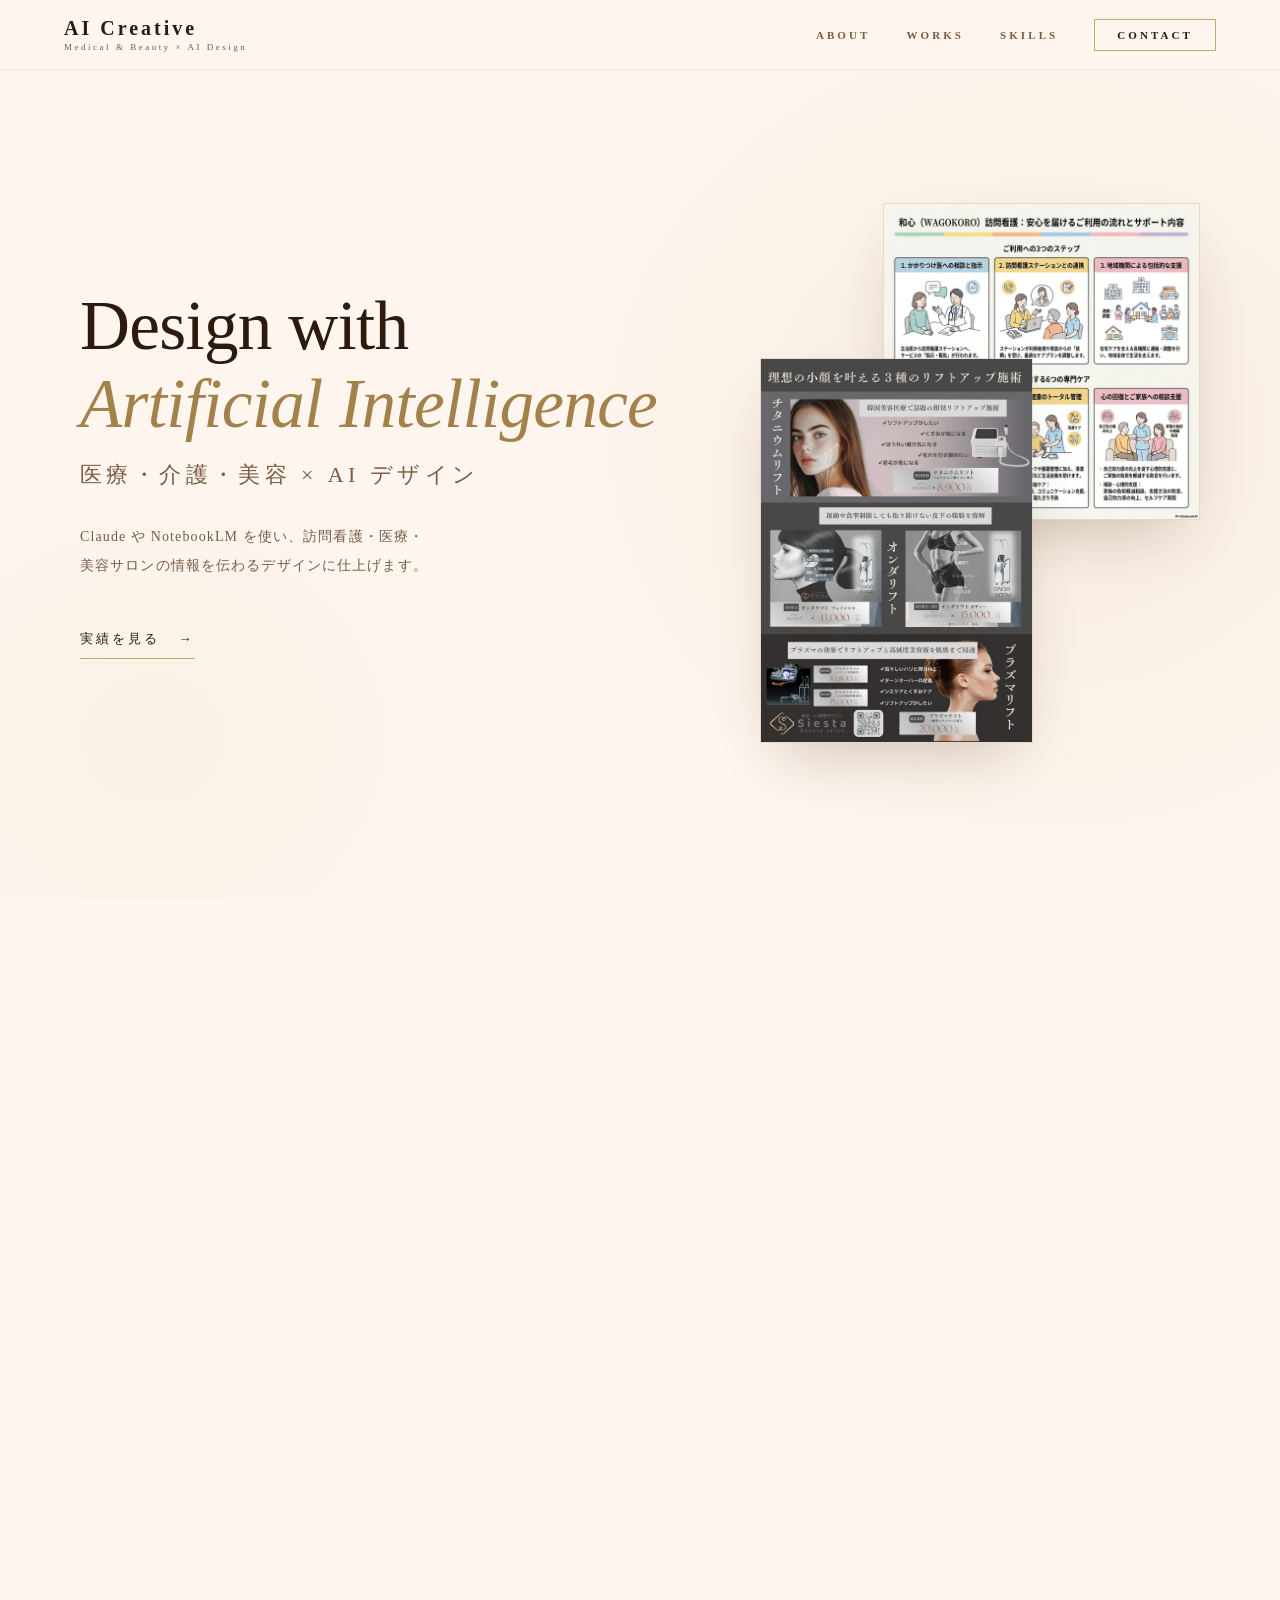
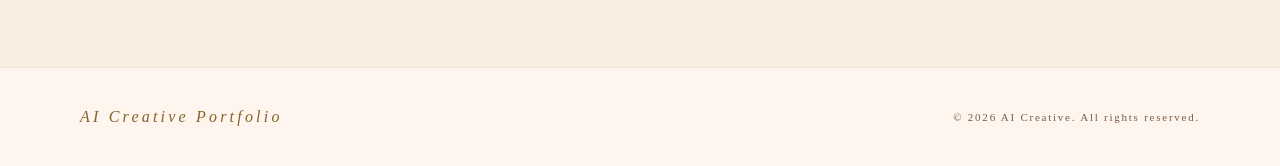
==== commit 7d7a5e0a: "feat: 公開版 taste-skill を導入し、その監査に沿ってサイトを再設計 前回は独自のガイドラインを作成していたが、意図されていたのは公開スキル Leonxlnx/taste-skill " ====
--- a/index.html
+++ b/index.html
@@ -36,6 +36,12 @@
   <meta name="twitter:description" content="Claude・NotebookLM などの生成 AI を活用した医療・訪問看護・美容サロン向けデザインの制作実績をご紹介します。">
   <meta name="twitter:image"       content="https://salonsiesta37-lab.github.io/ai-portfolio/iCeIWyyM31_full.png">
 
+  <!-- テーマ: OS のライト / ダーク設定に追従 -->
+  <meta name="color-scheme" content="light dark">
+  <meta name="theme-color" content="#FDF5EE" media="(prefers-color-scheme: light)">
+  <meta name="theme-color" content="#1C130C" media="(prefers-color-scheme: dark)">
+  <link rel="icon" href="img/favicon.svg" type="image/svg+xml">
+
   <!-- Canonical -->
   <link rel="canonical" href="https://salonsiesta37-lab.github.io/ai-portfolio/">
 
@@ -46,12 +52,18 @@
 
   <!-- 外部 CSS（インラインスタイルを排除して CSP に準拠） -->
   <link rel="stylesheet" href="css/style.css">
+
+  <!-- LCP: ヒーロー画像を先読み -->
+  <link rel="preload" as="image" type="image/webp"
+        href="img/siesta-flyer-640.webp"
+        imagesrcset="img/siesta-flyer-640.webp 640w, img/siesta-flyer-1200.webp 1200w"
+        imagesizes="(max-width: 768px) 60vw, 300px">
 </head>
 <body>
 
-  <!-- カスタムカーソル -->
-  <div class="cur"      id="cur"     aria-hidden="true"></div>
-  <div class="cur-ring" id="curRing" aria-hidden="true"></div>
+  <a href="#main" class="skip-link">本文へスキップ</a>
+  <!-- ヘッダーの影切替用センチネル（scroll イベントの代わりに IntersectionObserver で監視） -->
+  <div class="scroll-sentinel" id="scrollSentinel" aria-hidden="true"></div>
 
   <!-- ══ HEADER ══ -->
   <header id="header" role="banner">
@@ -67,54 +79,56 @@
     </nav>
   </header>
 
+  <main id="main">
+
   <!-- ══ HERO ══ -->
   <section class="hero" id="home" aria-labelledby="hero-title">
-    <div class="hero-bg"   aria-hidden="true"></div>
-    <div class="hero-deco" aria-hidden="true"></div>
+    <div class="hero-bg" aria-hidden="true"></div>
     <div class="hero-content">
-      <p class="hero-label" aria-hidden="true">AI Creative Portfolio</p>
       <h1 class="hero-title" id="hero-title">
-        Design with<br>
-        <em>Artificial Intelligence</em>
+        Design with <em>Artificial Intelligence</em>
       </h1>
       <p class="hero-title-ja">医療・介護・美容 × AI デザイン</p>
       <p class="hero-desc">
-        Claude・NotebookLM などの生成 AI を活用し、<br>
-        地域医療・訪問看護・美容サロンの現場に<br>
-        伝わるデザインとコンテンツをお届けします。
+        Claude や NotebookLM を使い、訪問看護・医療・美容サロンの情報を伝わるデザインに仕上げます。
       </p>
       <a href="#works" class="hero-cta">実績を見る</a>
     </div>
-    <div class="hero-scroll" aria-hidden="true">
-      <span>SCROLL</span>
-      <div class="scroll-line"></div>
+    <!-- 実際の制作物をヒーロービジュアルとして重ねて配置 -->
+    <div class="hero-visual" aria-hidden="true">
+      <img class="hero-visual__back"
+           src="img/wagokoro-care-640.webp"
+           srcset="img/wagokoro-care-640.webp 640w, img/wagokoro-care-1200.webp 1200w"
+           sizes="(max-width: 768px) 55vw, 340px"
+           width="640" height="640"
+           alt=""
+           decoding="async">
+      <img class="hero-visual__front"
+           src="img/siesta-flyer-640.webp"
+           srcset="img/siesta-flyer-640.webp 640w, img/siesta-flyer-1200.webp 1200w"
+           sizes="(max-width: 768px) 60vw, 300px"
+           width="640" height="905"
+           alt=""
+           fetchpriority="high"
+           decoding="async">
     </div>
   </section>
-
-  <div class="divider" role="separator" aria-hidden="true"></div>
 
   <!-- ══ ABOUT ══ -->
   <section class="about" id="about" aria-labelledby="about-title">
-    <p class="section-label reveal" aria-hidden="true">Profile</p>
     <h2 class="section-title reveal" id="about-title">About</h2>
     <p class="section-title-ja reveal">プロフィール</p>
 
     <div class="about-grid">
       <div class="about-text reveal">
         <p>
-          医療・介護・美容業界に特化した <strong>AI 活用クリエイター</strong>です。
-          Anthropic Claude・Google NotebookLM など最先端の生成 AI を駆使し、
-          専門的な情報をわかりやすく美しく伝えるコンテンツを制作しています。
+          医療・介護・美容業界に特化した <strong>AI 活用クリエイター</strong>です。Anthropic Claude・Google NotebookLM など最先端の生成 AI を駆使し、専門的な情報をわかりやすく美しく伝えるコンテンツを制作しています。
         </p>
         <p>
-          訪問看護ステーション・美容サロンなど地域密着型ビジネスの
-          <strong>デジタル変革を支援</strong>することを使命とし、
-          ロゴ・チラシ・インフォグラフィック・Web フォームまで
-          幅広いアウトプットに対応しています。
+          訪問看護ステーション・美容サロンなど地域密着型ビジネスの<strong>デジタル変革を支援</strong>することを使命とし、ロゴ・チラシ・インフォグラフィック・Web フォームまで幅広いアウトプットに対応しています。
         </p>
         <p>
-          AI を「ツール」として使いこなし、人間ならではの感性と
-          組み合わせることで、業界に合った温かみのある成果物を届けます。
+          AI を「ツール」として使いこなし、人間ならではの感性と組み合わせることで、業界に合った温かみのある成果物を届けます。
         </p>
         <div class="about-sectors" aria-label="対応分野">
           <span class="sector-tag">医療・介護</span>
@@ -132,14 +146,14 @@
           <li class="tool-item">
             <div class="tool-icon" aria-hidden="true">Cl</div>
             <div class="tool-info">
-              <h4>Claude — Anthropic</h4>
+              <h4>Claude <span>Anthropic</span></h4>
               <p>コンテンツ生成・コーディング・デザイン提案・PDF 自動生成</p>
             </div>
           </li>
           <li class="tool-item">
             <div class="tool-icon" aria-hidden="true">NL</div>
             <div class="tool-info">
-              <h4>NotebookLM — Google</h4>
+              <h4>NotebookLM <span>Google</span></h4>
               <p>資料分析・インフォグラフィック生成・情報可視化</p>
             </div>
           </li>
@@ -162,11 +176,9 @@
     </div>
   </section>
 
-  <div class="divider" role="separator" aria-hidden="true"></div>
 
   <!-- ══ WORKS ══ -->
   <section class="works" id="works" aria-labelledby="works-title">
-    <p class="section-label reveal" aria-hidden="true">Portfolio</p>
     <h2 class="section-title reveal" id="works-title">Works</h2>
     <p class="section-title-ja reveal">制作実績</p>
 
@@ -185,12 +197,9 @@
       <!-- 01 HIRO Entry Form -->
       <article class="work-card reveal" data-category="web" role="listitem">
         <div class="work-img work-img--web-hiro">
-          <!--
-            Performance: loading="lazy" で below-fold 画像の遅延読み込み
-                         decoding="async" でメインスレッドのブロックを防止
-          -->
           <img src="logo-20260418103055ut23hvvv8m-s.png"
-               alt="HIRO 訪問看護ステーション ロゴ — 応募エントリーフォームのサムネイル"
+               width="142" height="142"
+               alt="HIRO 訪問看護ステーション ロゴ：応募エントリーフォームのサムネイル"
                loading="lazy"
                decoding="async">
         </div>
@@ -209,8 +218,11 @@
       <!-- 02 和心 Infographic 1 -->
       <article class="work-card reveal reveal-d1" data-category="infographic" role="listitem">
         <div class="work-img">
-          <img src="和心訪問看護の利用手順と専門ケア.png"
-               alt="和心（WAGOKORO）訪問看護 — 利用手順と専門ケアのインフォグラフィック"
+          <img src="img/wagokoro-care-640.webp"
+               srcset="img/wagokoro-care-640.webp 640w, img/wagokoro-care-1200.webp 1200w"
+               sizes="(max-width: 768px) 100vw, 50vw"
+               width="640" height="640"
+               alt="和心（WAGOKORO）訪問看護：利用手順と専門ケアのインフォグラフィック"
                loading="lazy"
                decoding="async">
         </div>
@@ -229,8 +241,11 @@
       <!-- 03 精神科 Step Guide -->
       <article class="work-card reveal reveal-d2" data-category="infographic" role="listitem">
         <div class="work-img">
-          <img src="精神科訪問看護のステップガイド.png"
-               alt="和心訪問看護 — 精神科訪問看護ステップガイドのインフォグラフィック"
+          <img src="img/wagokoro-steps-640.webp"
+               srcset="img/wagokoro-steps-640.webp 640w, img/wagokoro-steps-1200.webp 1200w"
+               sizes="(max-width: 768px) 100vw, 50vw"
+               width="640" height="640"
+               alt="和心訪問看護：精神科訪問看護ステップガイドのインフォグラフィック"
                loading="lazy"
                decoding="async">
         </div>
@@ -249,8 +264,11 @@
       <!-- 04 Siesta Flyer -->
       <article class="work-card reveal reveal-d3" data-category="design" role="listitem">
         <div class="work-img">
-          <img src="iCeIWyyM31_full.png"
-               alt="Beauty Salon Siesta — リフトアップ3施術（チタニウムリフト・オンダリフト・プラズマリフト）プロモーションチラシ"
+          <img src="img/siesta-flyer-640.webp"
+               srcset="img/siesta-flyer-640.webp 640w, img/siesta-flyer-1200.webp 1200w"
+               sizes="(max-width: 768px) 100vw, 50vw"
+               width="640" height="905"
+               alt="Beauty Salon Siesta：リフトアップ3施術（チタニウムリフト・オンダリフト・プラズマリフト）プロモーションチラシ"
                loading="lazy"
                decoding="async">
         </div>
@@ -270,7 +288,8 @@
       <article class="work-card reveal reveal-d4" data-category="logo" role="listitem">
         <div class="work-img work-img--logo-mediwell">
           <img src="apple-touch-icon.png"
-               alt="mediwell — ブランドロゴ（青と紫のひし形 × 筆記体ロゴタイプ）"
+               width="180" height="145"
+               alt="mediwell：ブランドロゴ（青と紫のひし形 × 筆記体ロゴタイプ）"
                loading="lazy"
                decoding="async">
         </div>
@@ -290,7 +309,8 @@
       <article class="work-card reveal reveal-d5" data-category="logo" role="listitem">
         <div class="work-img work-img--logo-hiro">
           <img src="logo-20260418103055ut23hvvv8m-s.png"
-               alt="HIRO Home Visit Nursing — ブランドロゴ（芦屋 2023）"
+               width="142" height="142"
+               alt="HIRO Home Visit Nursing：ブランドロゴ（芦屋 2023）"
                loading="lazy"
                decoding="async">
         </div>
@@ -309,54 +329,61 @@
     </div>
   </section>
 
-  <div class="divider" role="separator" aria-hidden="true"></div>
-
   <!-- ══ SKILLS ══ -->
   <section class="skills" id="skills" aria-labelledby="skills-title">
-    <p class="section-label reveal" aria-hidden="true">Expertise</p>
     <h2 class="section-title reveal" id="skills-title">Skills</h2>
     <p class="section-title-ja reveal">スキル・専門領域</p>
 
-    <div class="skills-grid" role="list" aria-label="スキル一覧">
-      <div class="skill-card reveal" role="listitem">
-        <div class="skill-number" aria-hidden="true">01</div>
+    <ul class="skills-list" aria-label="スキル一覧">
+      <li class="skill reveal">
         <h3 class="skill-name">AI コンテンツ生成</h3>
         <p class="skill-desc">Claude・NotebookLM を活用した資料・インフォグラフィック・コピーライティングの高速制作</p>
-      </div>
-      <div class="skill-card reveal reveal-d1" role="listitem">
-        <div class="skill-number" aria-hidden="true">02</div>
+      </li>
+      <li class="skill reveal reveal-d1">
         <h3 class="skill-name">Web フォーム / LP</h3>
         <p class="skill-desc">HTML / CSS による高品質なエントリーフォーム・ランディングページ・マイクロサイトの構築</p>
-      </div>
-      <div class="skill-card reveal reveal-d2" role="listitem">
-        <div class="skill-number" aria-hidden="true">03</div>
+      </li>
+      <li class="skill reveal reveal-d2">
         <h3 class="skill-name">印刷物デザイン</h3>
         <p class="skill-desc">チラシ・パンフレット・PDF 帳票の AI 支援設計。ReportLab / Python による自動生成にも対応</p>
-      </div>
-      <div class="skill-card reveal reveal-d3" role="listitem">
-        <div class="skill-number" aria-hidden="true">04</div>
+      </li>
+      <li class="skill reveal reveal-d3">
         <h3 class="skill-name">ブランドデザイン</h3>
         <p class="skill-desc">ロゴ・アイコン・カラーパレット策定。医療・美容業界に適したブランドアイデンティティを提案</p>
-      </div>
-    </div>
-
-    <div class="sector-grid reveal">
-      <div class="sector-item">
+      </li>
+    </ul>
+
+    <div class="sector-grid">
+      <article class="sector-item reveal">
+        <div class="sector-img">
+          <img src="img/wagokoro-steps-640.webp"
+               srcset="img/wagokoro-steps-640.webp 640w, img/wagokoro-steps-1200.webp 1200w"
+               sizes="(max-width: 768px) 100vw, 50vw"
+               width="640" height="640"
+               alt=""
+               loading="lazy"
+               decoding="async">
+        </div>
         <h3>Medical &amp; Nursing</h3>
         <p>
-          訪問看護・在宅医療・精神科ケアなど医療・介護業界の
-          複雑な情報を、患者や家族に伝わるビジュアルに変換。
-          NotebookLM を活用した根拠ある情報可視化を強みとしています。
+          訪問看護・在宅医療・精神科ケアなど医療・介護業界の複雑な情報を、患者や家族に伝わるビジュアルに変換。NotebookLM を活用した根拠ある情報可視化を強みとしています。
         </p>
-      </div>
-      <div class="sector-item">
+      </article>
+      <article class="sector-item reveal reveal-d2">
+        <div class="sector-img">
+          <img src="img/siesta-flyer-640.webp"
+               srcset="img/siesta-flyer-640.webp 640w, img/siesta-flyer-1200.webp 1200w"
+               sizes="(max-width: 768px) 100vw, 50vw"
+               width="640" height="905"
+               alt=""
+               loading="lazy"
+               decoding="async">
+        </div>
         <h3>Beauty &amp; Wellness</h3>
         <p>
-          美容サロン向けのチラシ・SNS コンテンツ・ブランドロゴを制作。
-          施術の魅力を引き出す洗練されたビジュアル表現で、
-          集客と信頼構築を支援します。
+          美容サロン向けのチラシ・SNS コンテンツ・ブランドロゴを制作。施術の魅力を引き出す洗練されたビジュアル表現で、集客と信頼構築を支援します。
         </p>
-      </div>
+      </article>
     </div>
   </section>
 
@@ -366,72 +393,69 @@
     <h2 class="section-title reveal" id="contact-title">Contact</h2>
     <p class="section-title-ja reveal">お問い合わせ</p>
 
-    <div class="contact-grid">
-      <div class="contact-text reveal">
-        <p>
-          制作のご依頼・ご相談はお気軽にどうぞ。<br>
-          医療・介護・美容業界の AI 活用について、
-          まずはヒアリングからお受けしています。<br><br>
-          お返事は通常 1〜2 営業日以内にお送りします。
-        </p>
-        <ul class="contact-list" aria-label="対応サービス">
-          <li class="contact-list-item">医療・訪問看護のコンテンツ制作</li>
-          <li class="contact-list-item">美容サロンのデザイン・ブランディング</li>
-          <li class="contact-list-item">AI ツール導入サポート</li>
-          <li class="contact-list-item">Web フォーム・LP 制作</li>
-          <li class="contact-list-item">インフォグラフィック制作</li>
-        </ul>
-      </div>
-
-      <!--
-        Security: onsubmit 属性を削除し js/main.js で addEventListener を使用
-        Accessibility: label の for 属性と input の id を対応させて支援技術に対応
-      -->
-      <form class="contact-form reveal reveal-d2" novalidate aria-label="お問い合わせフォーム">
-        <div class="form-group">
-          <label for="contact-name">NAME</label>
-          <input id="contact-name"
-                 type="text"
-                 name="name"
-                 placeholder="お名前"
-                 required
-                 maxlength="50"
-                 autocomplete="name"
-                 aria-required="true">
-        </div>
-        <div class="form-group">
-          <label for="contact-email">EMAIL</label>
-          <input id="contact-email"
-                 type="email"
-                 name="email"
-                 placeholder="メールアドレス"
-                 required
-                 maxlength="100"
-                 autocomplete="email"
-                 aria-required="true">
-        </div>
-        <div class="form-group">
-          <label for="contact-service">SERVICE</label>
-          <input id="contact-service"
-                 type="text"
-                 name="service"
-                 placeholder="ご依頼内容（例：チラシ制作・Web フォーム）"
-                 maxlength="100"
-                 autocomplete="off">
-        </div>
-        <div class="form-group">
-          <label for="contact-message">MESSAGE</label>
-          <textarea id="contact-message"
-                    name="message"
-                    placeholder="詳細をお聞かせください"
-                    required
-                    maxlength="1000"
-                    aria-required="true"></textarea>
-        </div>
-        <button type="submit" class="submit-btn" aria-label="メッセージを送信">SEND MESSAGE</button>
-      </form>
-    </div>
+    <div class="contact-intro reveal">
+      <p>
+        制作のご依頼・ご相談はお気軽にどうぞ。医療・介護・美容業界の AI 活用について、まずはヒアリングからお受けしています。お返事は通常 1〜2 営業日以内にお送りします。
+      </p>
+      <ul class="contact-list" aria-label="対応サービス">
+        <li class="contact-list-item">医療・訪問看護のコンテンツ制作</li>
+        <li class="contact-list-item">美容サロンのデザイン・ブランディング</li>
+        <li class="contact-list-item">AI ツール導入サポート</li>
+        <li class="contact-list-item">Web フォーム・LP 制作</li>
+        <li class="contact-list-item">インフォグラフィック制作</li>
+      </ul>
+    </div>
+
+    <!--
+      Security: onsubmit 属性を削除し js/main.js で addEventListener を使用
+      Accessibility: label の for 属性と input の id を対応させて支援技術に対応
+    -->
+    <form class="contact-form reveal reveal-d2" novalidate aria-label="お問い合わせフォーム">
+      <div class="form-group">
+        <label for="contact-name">NAME</label>
+        <input id="contact-name"
+               type="text"
+               name="name"
+               placeholder="お名前"
+               required
+               maxlength="50"
+               autocomplete="name"
+               aria-required="true">
+      </div>
+      <div class="form-group">
+        <label for="contact-email">EMAIL</label>
+        <input id="contact-email"
+               type="email"
+               name="email"
+               placeholder="メールアドレス"
+               required
+               maxlength="100"
+               autocomplete="email"
+               aria-required="true">
+      </div>
+      <div class="form-group form-group--full">
+        <label for="contact-service">SERVICE</label>
+        <input id="contact-service"
+               type="text"
+               name="service"
+               placeholder="ご依頼内容（例：チラシ制作・Web フォーム）"
+               maxlength="100"
+               autocomplete="off">
+      </div>
+      <div class="form-group form-group--full">
+        <label for="contact-message">MESSAGE</label>
+        <textarea id="contact-message"
+                  name="message"
+                  placeholder="詳細をお聞かせください"
+                  required
+                  maxlength="1000"
+                  aria-required="true"></textarea>
+      </div>
+      <button type="submit" class="submit-btn" aria-label="メッセージを送信">SEND MESSAGE</button>
+    </form>
   </section>
+
+  </main>
 
   <!-- ══ FOOTER ══ -->
   <footer role="contentinfo">
--- a/css/style.css
+++ b/css/style.css
@@ -1,467 +1,469 @@
 /* ================================================================
    AI Creative Portfolio — style.css
-   Design: Luxury Japanese Modern (Case A)
+   Design: Luxury Japanese Modern（taste-skill: Redesign / Preserve）
+   Dials: DESIGN_VARIANCE 5 / MOTION_INTENSITY 5 / VISUAL_DENSITY 3
    ================================================================ */
 
-/* ── Variables ─────────────────────────────────────────────────── */
+/* ── Tokens ────────────────────────────────────────────────────── */
 :root {
-  --cream:       #FDF5EE;
-  --brown:       #2C1A0E;
-  --brown-mid:   #4A2E1A;
-  --brown-light: #7A5C45;
-  --gold:        #C9A96E;
-  --gold-light:  #E2C898;
-  --gold-pale:   #F5ECD8;
-  --white:       #FFFFFF;
-  --ease:        cubic-bezier(0.25, 0.46, 0.45, 0.94);
+  /* Surfaces */
+  --bg:            #FDF5EE;   /* cream: ページ基調 */
+  --bg-alt:        #F8EEE2;   /* 同系色の一段濃いトーン（Works / Contact） */
+  --surface:       #F5ECD8;   /* パネル */
+  --header-bg:     rgba(253,245,238,.93);
+
+  /* Text */
+  --text:          #2C1A0E;
+  --text-muted:    #7A5C45;   /* 5.6:1 on --bg */
+  --placeholder:   #9A7F69;
+
+  /* Accent: ゴールド 1 色のみ */
+  --accent:        #C9A96E;   /* 線・ボタン面 */
+  --accent-ink:    #84632A;   /* 小さなゴールド文字（AA 4.5:1 以上） */
+  --accent-display:#A3824A;   /* 大きな見出しのゴールド（3:1 以上） */
+  --on-accent:     #2C1A0E;   /* ゴールド面上の文字 */
+  --line:          rgba(201,169,110,.32);
+  --line-soft:     rgba(201,169,110,.18);
+
+  /* Elevation: 背景色相に合わせたブラウン系の影 */
+  --shadow:        0 28px 60px -24px rgba(74,46,26,.28);
+
+  --ease:          cubic-bezier(0.25, 0.46, 0.45, 0.94);
+  --header-h:      70px;
+  --gutter:        max(80px, calc((100% - 1200px) / 2));
+
+  /* z-index scale */
+  --z-header:      100;
+  --z-skip:        200;
+}
+
+@media (prefers-color-scheme: dark) {
+  :root {
+    --bg:            #1C130C;
+    --bg-alt:        #221710;
+    --surface:       #2A1D13;
+    --header-bg:     rgba(28,19,12,.9);
+    --text:          #F3E8DA;
+    --text-muted:    #BFA88F;
+    --placeholder:   #8F7A66;
+    --accent:        #C9A96E;
+    --accent-ink:    #D8BD8A;
+    --accent-display:#D8BD8A;
+    --on-accent:     #2C1A0E;
+    --line:          rgba(201,169,110,.28);
+    --line-soft:     rgba(201,169,110,.14);
+    --shadow:        0 28px 60px -24px rgba(0,0,0,.55);
+  }
 }
 
 /* ── Reset ──────────────────────────────────────────────────────── */
 *, *::before, *::after { margin: 0; padding: 0; box-sizing: border-box; }
-html { scroll-behavior: smooth; }
+html {
+  scroll-behavior: smooth;
+  /* 固定ヘッダーの下にアンカー先が隠れないようにする */
+  scroll-padding-top: calc(var(--header-h) + 14px);
+}
 body {
   font-family: 'Shippori Mincho', serif;
-  background: var(--cream);
-  color: var(--brown);
+  background: var(--bg);
+  color: var(--text);
   overflow-x: hidden;
-  cursor: none;
-}
-a, button, input, textarea { cursor: none; }
-
-/* ── Custom Cursor ──────────────────────────────────────────────── */
-.cur {
-  position: fixed; width: 8px; height: 8px;
-  background: var(--gold); border-radius: 50%;
-  pointer-events: none; z-index: 9999;
-  transform: translate(-50%, -50%);
-  transition: width .2s, height .2s, background .2s;
-}
-.cur-ring {
-  position: fixed; width: 34px; height: 34px;
-  border: 1px solid rgba(201,169,110,.55); border-radius: 50%;
-  pointer-events: none; z-index: 9998;
-  transform: translate(-50%, -50%);
-  transition: width .4s var(--ease), height .4s var(--ease), border-color .3s;
-}
-/* ホバー時のカーソルスタイル（クラスで制御） */
-.cur--hover  { width: 12px; height: 12px; background: var(--brown); }
-.cur-ring--hover { width: 50px; height: 50px; border-color: rgba(44,26,14,.5); }
+  /* 和文を文節単位で改行（「サ / ロン」のような語中改行を防ぐ。対応ブラウザのみ） */
+  word-break: auto-phrase;
+}
+img { display: block; max-width: 100%; height: auto; }
+ul { list-style: none; }
+::selection { background: var(--accent); color: var(--on-accent); }
+
+/* キーボード操作時のみゴールドの細線フォーカスリングを表示 */
+:focus-visible { outline: 1px solid var(--accent); outline-offset: 4px; }
+
+/* ── Skip link / Sentinel ───────────────────────────────────────── */
+.skip-link {
+  position: fixed; top: 12px; left: 12px; z-index: var(--z-skip);
+  padding: 10px 18px; background: var(--text); color: var(--bg);
+  font-size: 12px; letter-spacing: .12em; text-decoration: none;
+  transform: translateY(-150%);
+  transition: transform .2s var(--ease);
+}
+.skip-link:focus-visible { transform: translateY(0); }
+.scroll-sentinel {
+  position: absolute; top: 0; left: 0;
+  width: 1px; height: 20px; pointer-events: none;
+}
 
 /* ── Header ─────────────────────────────────────────────────────── */
 header {
-  position: fixed; top: 0; left: 0; right: 0; z-index: 100;
-  padding: 0 64px; height: 70px;
+  position: fixed; top: 0; left: 0; right: 0; z-index: var(--z-header);
+  padding: 0 64px; height: var(--header-h);
   display: flex; align-items: center; justify-content: space-between;
-  background: rgba(253,245,238,.93);
+  background: var(--header-bg);
   backdrop-filter: blur(14px);
-  border-bottom: 1px solid rgba(201,169,110,.22);
+  border-bottom: 1px solid var(--line-soft);
   transition: box-shadow .3s;
 }
-header.scrolled { box-shadow: 0 2px 24px rgba(44,26,14,.07); }
+header.scrolled { box-shadow: 0 2px 24px rgba(74,46,26,.08); }
 .logo {
   font-family: 'Cormorant Garamond', serif;
   font-size: 20px; font-weight: 600; letter-spacing: .15em;
-  color: var(--brown); text-decoration: none;
+  color: var(--text); text-decoration: none;
 }
 .logo span {
   display: block; font-family: 'Shippori Mincho', serif;
   font-size: 9px; font-weight: 300; letter-spacing: .28em;
-  color: var(--brown-light); margin-top: 2px;
+  color: var(--text-muted); margin-top: 2px;
 }
 nav { display: flex; gap: 36px; align-items: center; }
 nav a {
   font-family: 'Cormorant Garamond', serif;
-  font-size: 10px; font-weight: 600; letter-spacing: .28em;
-  color: var(--brown-light); text-decoration: none;
+  font-size: 11px; font-weight: 600; letter-spacing: .28em;
+  color: var(--text-muted); text-decoration: none;
   transition: color .3s;
 }
-nav a:hover { color: var(--gold); }
+nav a:hover { color: var(--accent-ink); }
 .nav-cta {
-  font-family: 'Cormorant Garamond', serif;
-  font-size: 10px; font-weight: 600; letter-spacing: .22em;
-  color: var(--brown); border: 1px solid var(--gold);
-  padding: 9px 22px; text-decoration: none;
-  transition: background .3s, color .3s;
-}
-.nav-cta:hover { background: var(--gold); color: var(--white); }
+  color: var(--text); border: 1px solid var(--accent);
+  padding: 9px 22px;
+  transition: background .3s, color .3s, transform .15s;
+}
+nav .nav-cta:hover { background: var(--accent); color: var(--on-accent); }
+.nav-cta:active { transform: translateY(1px); }
 
 /* ── Hero ───────────────────────────────────────────────────────── */
 .hero {
-  height: 100vh; min-height: 720px;
-  display: flex; align-items: center;
+  min-height: 100dvh;
+  display: grid; grid-template-columns: minmax(0, 7fr) minmax(0, 5fr);
+  align-items: center; gap: 56px;
   position: relative; overflow: hidden;
-  padding: 0 80px;
+  padding: calc(var(--header-h) + 48px) var(--gutter) 72px;
 }
 .hero-bg {
   position: absolute; inset: 0;
   background:
-    radial-gradient(ellipse 55% 70% at 82% 48%, rgba(201,169,110,.11), transparent 68%),
-    radial-gradient(ellipse 35% 45% at 18% 78%, rgba(201,169,110,.07), transparent 60%);
-}
-.hero-deco {
-  position: absolute; right: 7%; top: 50%; transform: translateY(-50%);
-  width: 400px; height: 400px;
-  border: 1px solid rgba(201,169,110,.18); border-radius: 50%;
-}
-.hero-deco::before {
-  content: ''; position: absolute; inset: 26px;
-  border: 1px solid rgba(201,169,110,.12); border-radius: 50%;
-}
-.hero-deco::after {
-  content: ''; position: absolute; inset: 52px;
-  border: 1px solid rgba(201,169,110,.07); border-radius: 50%;
-}
-.hero-content { position: relative; z-index: 2; max-width: 700px; }
-.hero-label {
-  font-family: 'Cormorant Garamond', serif;
-  font-size: 10px; letter-spacing: .52em; color: var(--gold);
-  margin-bottom: 26px; display: flex; align-items: center; gap: 18px;
-  opacity: 0; animation: fadeUp .8s .3s var(--ease) forwards;
-}
-.hero-label::before { content: ''; width: 42px; height: 1px; background: var(--gold); }
+    radial-gradient(ellipse 55% 70% at 82% 48%, rgba(201,169,110,.13), transparent 68%),
+    radial-gradient(ellipse 35% 45% at 12% 82%, rgba(201,169,110,.07), transparent 60%);
+}
+.hero-content { position: relative; z-index: 1; }
 .hero-title {
   font-family: 'Cormorant Garamond', serif;
-  font-size: clamp(50px, 6.2vw, 84px);
-  font-weight: 300; line-height: 1.04; color: var(--brown);
-  margin-bottom: 10px;
+  font-size: clamp(44px, 5.4vw, 80px);
+  font-weight: 300; letter-spacing: -.01em;
+  /* イタリックの g の descender が欠けないよう 1.12 + 下余白を確保 */
+  line-height: 1.12; padding-bottom: .06em;
+  color: var(--text); margin-bottom: 14px;
+  text-wrap: balance;
+  opacity: 0; animation: fadeUp 1s .3s var(--ease) forwards;
+}
+.hero-title em { font-style: italic; color: var(--accent-display); }
+.hero-title-ja {
+  font-size: clamp(16px, 1.9vw, 22px); font-weight: 300;
+  letter-spacing: .2em; color: var(--text-muted); margin-bottom: 32px;
   opacity: 0; animation: fadeUp 1s .5s var(--ease) forwards;
 }
-.hero-title em { font-style: italic; color: var(--gold); }
-.hero-title-ja {
-  font-family: 'Shippori Mincho', serif;
-  font-size: clamp(17px, 2.2vw, 26px); font-weight: 300;
-  letter-spacing: .2em; color: var(--brown-light); margin-bottom: 34px;
+.hero-desc {
+  font-size: 14px; line-height: 2.1; letter-spacing: .08em;
+  color: var(--text-muted); max-width: 30em; margin-bottom: 48px;
   opacity: 0; animation: fadeUp 1s .7s var(--ease) forwards;
-}
-.hero-desc {
-  font-size: 13px; line-height: 2.1; letter-spacing: .1em;
-  color: var(--brown-light); max-width: 500px; margin-bottom: 52px;
-  opacity: 0; animation: fadeUp 1s .9s var(--ease) forwards;
 }
 .hero-cta {
   display: inline-flex; align-items: center; gap: 18px;
-  font-family: 'Cormorant Garamond', serif;
-  font-size: 12px; font-weight: 600; letter-spacing: .28em;
-  color: var(--brown); text-decoration: none;
-  padding-bottom: 10px; border-bottom: 1px solid var(--gold);
+  font-size: 13px; font-weight: 500; letter-spacing: .24em;
+  color: var(--text); text-decoration: none;
+  padding-bottom: 10px; border-bottom: 1px solid var(--accent);
   transition: color .3s, gap .35s var(--ease);
-  opacity: 0; animation: fadeUp 1s 1.1s var(--ease) forwards;
+  opacity: 0; animation: fadeUp 1s .9s var(--ease) forwards;
 }
 .hero-cta::after { content: '→'; }
-.hero-cta:hover  { color: var(--gold); gap: 28px; }
-.hero-scroll {
-  position: absolute; bottom: 44px; right: 80px;
-  display: flex; flex-direction: column; align-items: center; gap: 12px;
-  opacity: 0; animation: fadeIn 1s 1.8s forwards;
-}
-.hero-scroll span {
-  font-family: 'Cormorant Garamond', serif;
-  font-size: 9px; letter-spacing: .45em; color: var(--brown-light);
-  writing-mode: vertical-rl;
-}
-.scroll-line {
-  width: 1px; height: 64px;
-  background: linear-gradient(to bottom, var(--gold), transparent);
-  animation: scrollPulse 1.8s 2.2s ease-in-out infinite;
-}
-
-/* ── Divider ────────────────────────────────────────────────────── */
-.divider {
-  width: 100%; height: 1px;
-  background: linear-gradient(90deg, transparent, var(--gold) 30%, var(--gold-light) 60%, transparent);
-}
+.hero-cta:hover  { color: var(--accent-ink); gap: 28px; }
+
+/* 実際の制作物を 2 枚重ねたビジュアル */
+.hero-visual {
+  position: relative; z-index: 1;
+  justify-self: end;
+  width: min(100%, 440px); aspect-ratio: 440 / 540;
+  opacity: 0; animation: fadeIn 1.2s .6s var(--ease) forwards;
+}
+.hero-visual img {
+  position: absolute;
+  border: 1px solid var(--line);
+  box-shadow: var(--shadow);
+}
+.hero-visual__back  { top: 0; right: 0; width: 72%; }
+.hero-visual__front { bottom: 0; left: 0; width: 62%; }
 
 /* ── Section Common ─────────────────────────────────────────────── */
-section { padding: 120px 80px; }
+section { padding: 128px var(--gutter) 144px; }
 .section-label {
   font-family: 'Cormorant Garamond', serif;
-  font-size: 10px; letter-spacing: .52em; color: var(--gold);
+  font-size: 11px; letter-spacing: .48em; color: var(--accent-ink);
   margin-bottom: 14px; display: flex; align-items: center; gap: 16px;
 }
-.section-label::before { content: ''; width: 32px; height: 1px; background: var(--gold); }
+.section-label::before { content: ''; width: 32px; height: 1px; background: var(--accent); }
 .section-title {
   font-family: 'Cormorant Garamond', serif;
-  font-size: clamp(38px, 4.2vw, 58px); font-weight: 300;
-  color: var(--brown); line-height: 1.08; margin-bottom: 8px;
+  font-size: clamp(40px, 4.4vw, 60px); font-weight: 300;
+  letter-spacing: -.005em;
+  color: var(--text); line-height: 1.08; margin-bottom: 10px;
+  text-wrap: balance;
 }
 .section-title-ja {
-  font-family: 'Shippori Mincho', serif;
   font-size: 12px; letter-spacing: .22em;
-  color: var(--brown-light); margin-bottom: 64px;
+  color: var(--text-muted); margin-bottom: 64px;
 }
 
 /* ── About ──────────────────────────────────────────────────────── */
-.about { background: var(--cream); }
 .about-grid {
   display: grid; grid-template-columns: 1.1fr 0.9fr;
   gap: 80px; align-items: start;
 }
 .about-text p {
   font-size: 14px; line-height: 2.25; letter-spacing: .08em;
-  color: var(--brown-light); margin-bottom: 22px;
-}
-.about-text p strong { color: var(--brown); font-weight: 500; }
-.about-sectors { display: flex; gap: 12px; flex-wrap: wrap; margin-top: 40px; }
+  color: var(--text-muted); margin-bottom: 22px; max-width: 38em;
+}
+.about-text p strong { color: var(--text); font-weight: 500; }
+.about-sectors { display: flex; gap: 10px; flex-wrap: wrap; margin-top: 40px; }
 .sector-tag {
-  font-size: 11px; letter-spacing: .18em; color: var(--brown-light);
-  border: 1px solid rgba(201,169,110,.4); padding: 8px 18px;
+  font-size: 11px; letter-spacing: .16em; color: var(--text-muted);
+  border: 1px solid var(--line); padding: 8px 16px;
 }
 .about-panel {
-  background: var(--gold-pale);
-  border: 1px solid rgba(201,169,110,.3);
+  background: var(--surface);
   padding: 48px 44px;
 }
 .about-panel h3 {
   font-family: 'Cormorant Garamond', serif;
-  font-size: 10px; letter-spacing: .4em; color: var(--brown-light);
-  margin-bottom: 36px;
-}
-.tool-list { display: flex; flex-direction: column; gap: 0; }
+  font-size: 11px; letter-spacing: .36em; color: var(--text-muted);
+  margin-bottom: 32px;
+}
+.tool-list { display: flex; flex-direction: column; }
 .tool-item {
   display: flex; align-items: flex-start; gap: 18px;
   padding: 20px 0;
-  border-bottom: 1px solid rgba(201,169,110,.2);
+  border-bottom: 1px solid var(--line-soft);
 }
 .tool-item:first-child { padding-top: 0; }
 .tool-item:last-child  { border-bottom: none; padding-bottom: 0; }
 .tool-icon {
   width: 38px; height: 38px; flex-shrink: 0;
-  border: 1px solid var(--gold);
+  border: 1px solid var(--accent);
   display: flex; align-items: center; justify-content: center;
   font-family: 'Cormorant Garamond', serif;
-  font-size: 13px; font-weight: 600; color: var(--gold);
+  font-size: 13px; font-weight: 600; color: var(--accent-ink);
 }
 .tool-info h4 {
   font-family: 'Cormorant Garamond', serif;
-  font-size: 16px; font-weight: 600; color: var(--brown); margin-bottom: 4px;
-}
-.tool-info p { font-size: 11px; letter-spacing: .1em; color: var(--brown-light); line-height: 1.7; }
+  font-size: 17px; font-weight: 600; color: var(--text); margin-bottom: 4px;
+}
+.tool-info h4 span {
+  font-size: 13px; font-weight: 400; font-style: italic;
+  color: var(--text-muted); margin-left: 6px;
+}
+.tool-info p { font-size: 11px; letter-spacing: .1em; color: var(--text-muted); line-height: 1.7; }
 
 /* ── Works ──────────────────────────────────────────────────────── */
-.works { background: #FAF3E8; }
+.works { background: var(--bg-alt); }
 .works-filter {
-  display: flex; gap: 0; margin-bottom: 56px;
-  border-bottom: 1px solid rgba(201,169,110,.28);
+  display: flex; margin-bottom: 56px;
+  border-bottom: 1px solid var(--line);
 }
 .filter-btn {
   font-family: 'Cormorant Garamond', serif;
-  font-size: 11px; letter-spacing: .28em; color: var(--brown-light);
-  background: none; border: none; padding: 12px 28px;
-  position: relative; transition: color .3s;
+  font-size: 12px; font-weight: 600; letter-spacing: .26em; color: var(--text-muted);
+  background: none; border: none; padding: 12px 26px;
+  position: relative; cursor: pointer; transition: color .3s;
 }
 .filter-btn::after {
   content: ''; position: absolute;
   bottom: -1px; left: 0; right: 0;
-  height: 1px; background: var(--gold);
+  height: 1px; background: var(--accent);
   transform: scaleX(0);
   transition: transform .35s var(--ease);
 }
-.filter-btn.active { color: var(--brown); }
+.filter-btn.active, .filter-btn:hover { color: var(--text); }
 .filter-btn.active::after, .filter-btn:hover::after { transform: scaleX(1); }
-.filter-btn:hover { color: var(--brown); }
-
+
+/* 12 カラムの非対称ギャラリー: 7/5 → 5/7 → 6/6 のリズム */
 .works-grid {
-  display: grid; grid-template-columns: repeat(3, 1fr);
-  gap: 28px;
-}
-/* hidden属性でフィルター非表示（display:noneより意味論的） */
+  display: grid; grid-template-columns: repeat(12, minmax(0, 1fr));
+  column-gap: 32px; row-gap: 64px;
+  align-items: start;
+}
+.work-card { grid-column: span 6; }
+.work-card:nth-child(1), .work-card:nth-child(4) { grid-column: span 7; }
+.work-card:nth-child(2), .work-card:nth-child(3) { grid-column: span 5; }
+/* フィルター適用中は均等 2 カラムに戻して空きセルを作らない */
+.works-grid.is-filtered .work-card { grid-column: span 6; }
 .work-card[hidden] { display: none; }
 
-.work-card {
-  background: var(--white);
-  border: 1px solid rgba(201,169,110,.15);
-  overflow: hidden;
-  transition: transform .42s var(--ease), box-shadow .42s var(--ease);
-}
-.work-card:hover {
-  transform: translateY(-7px);
-  box-shadow: 0 24px 64px rgba(44,26,14,.10);
-}
 .work-img {
-  width: 100%; aspect-ratio: 4/3; overflow: hidden;
-  background: var(--gold-pale); position: relative;
+  height: clamp(260px, 28vw, 400px); overflow: hidden;
+  background: var(--surface); position: relative;
 }
 .work-img img {
-  width: 100%; height: 100%; object-fit: cover;
-  transition: transform .65s var(--ease);
-}
-.work-card:hover .work-img img { transform: scale(1.06); }
-
-/* ロゴ用コンテナスタイル（インライン style を CSS クラスで管理） */
-.work-img--logo-hiro  { background: #fff3e8; }
-.work-img--logo-hiro img  { object-fit: contain; padding: 36px; }
-.work-img--logo-mediwell  { background: #f0f0f8; }
-.work-img--logo-mediwell img { object-fit: contain; padding: 36px; }
-.work-img--web-hiro   { background: #fff3e8; }
-.work-img--web-hiro img   { object-fit: contain; padding: 28px; }
-
-.work-body { padding: 26px 28px 32px; }
+  width: 100%; height: 100%; object-fit: cover; object-position: top center;
+  transition: transform .8s var(--ease);
+}
+.work-card:hover .work-img img { transform: scale(1.04); }
+
+/* ロゴ系は余白を取って contain 表示（ブランドのライト背景は固定） */
+.work-img--logo-hiro,
+.work-img--web-hiro       { background: #FFF3E8; }
+.work-img--logo-mediwell  { background: #F0F0F8; }
+.work-img--logo-hiro img,
+.work-img--logo-mediwell img,
+.work-img--web-hiro img   { object-fit: contain; object-position: center; padding: 48px; }
+
+.work-body { padding-top: 22px; max-width: 34em; }
 .work-cat {
   font-family: 'Cormorant Garamond', serif;
-  font-size: 9px; letter-spacing: .45em; color: var(--gold);
-  display: flex; align-items: center; gap: 10px; margin-bottom: 12px;
-}
-.work-cat::before { content: ''; width: 16px; height: 1px; background: var(--gold); }
+  font-size: 11px; font-weight: 600; letter-spacing: .36em; color: var(--accent-ink);
+  margin-bottom: 10px;
+}
 .work-title {
-  font-family: 'Shippori Mincho', serif;
-  font-size: 15px; font-weight: 500; color: var(--brown);
-  letter-spacing: .08em; line-height: 1.55; margin-bottom: 8px;
+  font-size: 17px; font-weight: 500; color: var(--text);
+  letter-spacing: .06em; line-height: 1.55; margin-bottom: 6px;
 }
 .work-client {
-  font-size: 11px; letter-spacing: .15em;
-  color: var(--brown-light); margin-bottom: 18px;
+  font-size: 12px; letter-spacing: .12em;
+  color: var(--text-muted); margin-bottom: 16px;
 }
 .work-tags { display: flex; gap: 8px; flex-wrap: wrap; }
 .work-tag {
-  font-size: 9px; letter-spacing: .15em; color: var(--brown-light);
-  border: 1px solid rgba(201,169,110,.3); padding: 4px 10px;
+  font-size: 10px; letter-spacing: .14em; color: var(--text-muted);
+  border: 1px solid var(--line); padding: 4px 10px;
 }
 
 /* ── Skills ─────────────────────────────────────────────────────── */
-.skills { background: var(--cream); }
-.skills-grid {
-  display: grid; grid-template-columns: repeat(4, 1fr);
-  gap: 20px; margin-bottom: 72px;
-}
-.skill-card {
-  padding: 36px 26px;
-  border: 1px solid rgba(201,169,110,.2);
-  transition: border-color .3s, background .3s;
-}
-.skill-card:hover { border-color: var(--gold); background: var(--gold-pale); }
-.skill-number {
-  font-family: 'Cormorant Garamond', serif;
-  font-size: 38px; font-weight: 300; font-style: italic;
-  color: rgba(201,169,110,.38); margin-bottom: 18px; line-height: 1;
-}
+/* カードを使わず、上罫線と余白だけで 2×2 に整理 */
+.skills-list {
+  display: grid; grid-template-columns: repeat(2, minmax(0, 1fr));
+  column-gap: 72px; row-gap: 48px;
+  margin-bottom: 112px;
+}
+.skill { padding-top: 24px; border-top: 1px solid var(--line); }
 .skill-name {
-  font-family: 'Shippori Mincho', serif;
-  font-size: 14px; font-weight: 500; color: var(--brown);
-  letter-spacing: .12em; margin-bottom: 10px;
+  font-size: 18px; font-weight: 500; color: var(--text);
+  letter-spacing: .1em; margin-bottom: 12px;
 }
 .skill-desc {
-  font-size: 11px; line-height: 1.85; letter-spacing: .07em;
-  color: var(--brown-light);
-}
+  font-size: 13px; line-height: 2; letter-spacing: .06em;
+  color: var(--text-muted); max-width: 32em;
+}
+
+/* 分野ごとに実際の制作物をビジュアルとして添える */
 .sector-grid {
-  display: grid; grid-template-columns: 1fr 1fr;
-  gap: 1px; background: rgba(201,169,110,.2);
-  border: 1px solid rgba(201,169,110,.2);
-}
-.sector-item { background: var(--cream); padding: 44px 52px; }
+  display: grid; grid-template-columns: repeat(2, minmax(0, 1fr));
+  gap: 48px;
+}
+.sector-item:nth-child(2) { margin-top: 96px; }  /* 段差をつけて非対称に */
+.sector-img {
+  aspect-ratio: 4 / 3; overflow: hidden; margin-bottom: 28px;
+  background: var(--surface);
+}
+.sector-img img {
+  width: 100%; height: 100%; object-fit: cover; object-position: top center;
+  filter: saturate(.85);
+  transition: transform .8s var(--ease), filter .8s var(--ease);
+}
+.sector-item:hover .sector-img img { transform: scale(1.03); filter: saturate(1); }
 .sector-item h3 {
   font-family: 'Cormorant Garamond', serif;
-  font-size: 24px; font-weight: 300; color: var(--brown);
-  letter-spacing: .1em; margin-bottom: 14px;
+  font-size: 28px; font-weight: 300; color: var(--text);
+  letter-spacing: .06em; margin-bottom: 14px;
 }
 .sector-item p {
-  font-size: 12px; line-height: 2; letter-spacing: .08em;
-  color: var(--brown-light);
+  font-size: 13px; line-height: 2.1; letter-spacing: .06em;
+  color: var(--text-muted); max-width: 34em;
 }
 
 /* ── Contact ────────────────────────────────────────────────────── */
-.contact {
-  background: var(--brown); color: var(--cream);
-  padding: 120px 80px; position: relative; overflow: hidden;
-}
-.contact::before {
-  content: 'Contact';
-  position: absolute; right: -30px; top: 50%;
-  transform: translateY(-50%) rotate(90deg);
-  font-family: 'Cormorant Garamond', serif;
-  font-size: 130px; font-weight: 300; font-style: italic;
-  color: rgba(201,169,110,.05); pointer-events: none; white-space: nowrap;
-}
-.contact .section-label { color: var(--gold); }
-.contact .section-label::before { background: var(--gold); }
-.contact .section-title { color: var(--cream); }
-.contact .section-title-ja { color: rgba(253,245,238,.45); }
-.contact-grid {
-  display: grid; grid-template-columns: 1fr 1fr;
-  gap: 80px; align-items: start; position: relative; z-index: 1;
-}
-.contact-text p {
-  font-size: 13px; line-height: 2.25; letter-spacing: .1em;
-  color: rgba(253,245,238,.65); margin-bottom: 40px;
-}
-.contact-list { display: flex; flex-direction: column; gap: 14px; }
+/* ページ全体のテーマを維持し、同系色の一段濃いトーンで区切る */
+.contact { background: var(--bg-alt); }
+.contact-intro { max-width: 46em; margin-bottom: 64px; }
+.contact-intro p {
+  font-size: 14px; line-height: 2.2; letter-spacing: .08em;
+  color: var(--text-muted); margin-bottom: 32px;
+}
+.contact-list { display: flex; flex-wrap: wrap; gap: 10px; }
 .contact-list-item {
-  display: flex; align-items: center; gap: 16px;
-  font-size: 11px; letter-spacing: .16em; color: var(--gold-light);
-}
-.contact-list-item::before { content: ''; width: 20px; height: 1px; background: var(--gold); }
-
-.contact-form { display: flex; flex-direction: column; gap: 22px; }
+  font-size: 11px; letter-spacing: .14em; color: var(--text-muted);
+  border: 1px solid var(--line); padding: 8px 16px;
+}
+
+.contact-form {
+  display: grid; grid-template-columns: repeat(2, minmax(0, 1fr));
+  column-gap: 48px; row-gap: 32px;
+  max-width: 880px;
+}
 .form-group { display: flex; flex-direction: column; gap: 8px; }
+.form-group--full { grid-column: 1 / -1; }
 .form-group label {
   font-family: 'Cormorant Garamond', serif;
-  font-size: 10px; letter-spacing: .35em; color: var(--gold);
+  font-size: 12px; font-weight: 600; letter-spacing: .32em; color: var(--accent-ink);
 }
 .form-group input,
 .form-group textarea {
   background: transparent; border: none;
-  border-bottom: 1px solid rgba(201,169,110,.28);
+  border-bottom: 1px solid var(--line);
+  border-radius: 0;
   padding: 12px 0;
   font-family: 'Shippori Mincho', serif;
-  font-size: 13px; color: var(--cream); outline: none;
-  transition: border-color .3s; letter-spacing: .08em;
-  -webkit-appearance: none;
+  font-size: 14px; color: var(--text); outline: none;
+  transition: border-color .3s; letter-spacing: .06em;
+  -webkit-appearance: none; appearance: none;
 }
 .form-group input:focus,
-.form-group textarea:focus { border-bottom-color: var(--gold); }
-.form-group textarea { resize: vertical; min-height: 110px; }
+.form-group textarea:focus { border-bottom-color: var(--accent); }
+.form-group textarea { resize: vertical; min-height: 120px; }
 .form-group input::placeholder,
-.form-group textarea::placeholder { color: rgba(253,245,238,.22); font-size: 12px; }
+.form-group textarea::placeholder { color: var(--placeholder); font-size: 13px; }
 
 /* フォームバリデーションエラー表示 */
 .form-error-msg {
-  font-size: 12px; letter-spacing: .1em;
-  color: #E8A86E;
-  padding: 10px 0;
-  border-left: 2px solid #E8A86E;
-  padding-left: 12px;
+  grid-column: 1 / -1;
+  font-size: 13px; letter-spacing: .08em;
+  color: #A1442A;
+  padding: 8px 0 8px 12px;
+  border-left: 2px solid #A1442A;
+}
+@media (prefers-color-scheme: dark) {
+  .form-error-msg { color: #E8A86E; border-left-color: #E8A86E; }
 }
 
 .submit-btn {
-  align-self: flex-start; margin-top: 6px;
-  font-family: 'Cormorant Garamond', serif;
-  font-size: 12px; font-weight: 600; letter-spacing: .32em;
-  color: var(--brown); background: var(--gold); border: none;
-  padding: 14px 38px; transition: background .3s;
-}
-.submit-btn:hover:not(:disabled) { background: var(--gold-light); }
+  grid-column: 1 / -1; justify-self: start; margin-top: 8px;
+  font-family: 'Cormorant Garamond', serif;
+  font-size: 13px; font-weight: 600; letter-spacing: .3em;
+  color: var(--on-accent); background: var(--accent); border: none;
+  padding: 15px 40px; cursor: pointer;
+  transition: background .3s, transform .15s;
+}
+.submit-btn:hover:not(:disabled) { background: #D8BD8A; }
+.submit-btn:active:not(:disabled) { transform: translateY(1px); }
 /* 送信完了状態 */
-.submit-btn--sent {
-  background: #8fa86e;
-  cursor: default;
-}
+.submit-btn--sent { background: #8FA86E; cursor: default; }
 
 /* ── Footer ─────────────────────────────────────────────────────── */
 footer {
-  background: #1A0D06; padding: 38px 80px;
+  padding: 40px var(--gutter);
   display: flex; align-items: center; justify-content: space-between;
+  border-top: 1px solid var(--line-soft);
 }
 .footer-logo {
   font-family: 'Cormorant Garamond', serif;
-  font-size: 16px; font-weight: 300; font-style: italic;
-  letter-spacing: .22em; color: rgba(201,169,110,.55);
-}
-.footer-copy { font-size: 10px; letter-spacing: .2em; color: rgba(253,245,238,.18); }
+  font-size: 16px; font-weight: 400; font-style: italic;
+  letter-spacing: .2em; color: var(--accent-ink);
+}
+.footer-copy { font-size: 11px; letter-spacing: .16em; color: var(--text-muted); }
 
 /* ── Animations ─────────────────────────────────────────────────── */
 @keyframes fadeUp {
-  from { opacity: 0; transform: translateY(32px); }
+  from { opacity: 0; transform: translateY(28px); }
   to   { opacity: 1; transform: translateY(0); }
 }
 @keyframes fadeIn { from { opacity: 0; } to { opacity: 1; } }
-@keyframes scrollPulse {
-  0%   { transform: scaleY(0); transform-origin: top; opacity: 1; }
-  50%  { transform: scaleY(1); transform-origin: top; opacity: 1; }
-  51%  { transform-origin: bottom; }
-  100% { transform: scaleY(0); transform-origin: bottom; opacity: 0.4; }
-}
 .reveal {
-  opacity: 0; transform: translateY(36px);
+  opacity: 0; transform: translateY(32px);
   transition: opacity .85s var(--ease), transform .85s var(--ease);
 }
 .reveal.visible { opacity: 1; transform: translateY(0); }
@@ -470,41 +472,50 @@
 .reveal-d3 { transition-delay: .30s; }
 .reveal-d4 { transition-delay: .40s; }
 .reveal-d5 { transition-delay: .50s; }
-.reveal-d6 { transition-delay: .60s; }
 
 /* ── Responsive ─────────────────────────────────────────────────── */
 @media (max-width: 1100px) {
-  .works-grid  { grid-template-columns: repeat(2, 1fr); }
-  .skills-grid { grid-template-columns: repeat(2, 1fr); }
   .about-grid  { grid-template-columns: 1fr; gap: 48px; }
+  .hero        { grid-template-columns: minmax(0, 1fr) minmax(0, 0.8fr); gap: 40px; }
 }
 @media (max-width: 768px) {
-  header        { padding: 0 24px; }
-  nav           { display: none; }
-  section       { padding: 72px 24px; }
-  .hero         { padding: 0 28px; min-height: 100svh; }
-  .hero-deco    { display: none; }
-  .hero-scroll  { display: none; }
-  .contact      { padding: 80px 24px; }
-  .contact-grid { grid-template-columns: 1fr; gap: 48px; }
-  .sector-grid  { grid-template-columns: 1fr; }
-  .works-grid   { grid-template-columns: 1fr; }
-  .skills-grid  { grid-template-columns: 1fr; }
-  .works-filter { overflow-x: auto; }
-  footer        { padding: 32px 24px; flex-direction: column; gap: 10px; text-align: center; }
+  :root           { --gutter: 24px; }
+  header          { padding: 0 24px; }
+  /* モバイルではナビリンクを畳み、CONTACT ボタンだけ残す */
+  nav a:not(.nav-cta) { display: none; }
+  .nav-cta        { padding: 8px 18px; }
+
+  section         { padding: 80px var(--gutter) 96px; }
+  .hero {
+    grid-template-columns: 1fr; gap: 48px;
+    padding: calc(var(--header-h) + 40px) var(--gutter) 64px;
+  }
+  .hero-desc      { margin-bottom: 36px; }
+  .hero-visual    { justify-self: center; width: min(100%, 340px); }
+
+  .works-filter   { overflow-x: auto; }
+  .filter-btn     { padding: 12px 18px; white-space: nowrap; }
+  .works-grid     { grid-template-columns: 1fr; row-gap: 48px; }
+  .works-grid .work-card,
+  .works-grid.is-filtered .work-card { grid-column: auto; }
+  .work-img       { height: clamp(240px, 70vw, 340px); }
+
+  .skills-list    { grid-template-columns: 1fr; row-gap: 36px; margin-bottom: 72px; }
+  .sector-grid    { grid-template-columns: 1fr; gap: 56px; }
+  .sector-item:nth-child(2) { margin-top: 0; }
+
+  .contact-form   { grid-template-columns: 1fr; }
+  footer          { flex-direction: column; gap: 10px; text-align: center; }
 }
 
 /* ── Accessibility: prefers-reduced-motion ──────────────────────── */
 @media (prefers-reduced-motion: reduce) {
-  /* アニメーションを無効化 */
+  html { scroll-behavior: auto; }
   *, *::before, *::after {
     animation-duration: 0.01ms !important;
     animation-iteration-count: 1 !important;
+    animation-delay: 0ms !important;        /* hero-* の delay を除去: opacity:0 期間を排除 */
     transition-duration: 0.01ms !important;
   }
-  /* reveal 要素を即座に表示 */
   .reveal { opacity: 1; transform: none; }
-  /* カスタムカーソルを非表示 */
-  .cur, .cur-ring { display: none; }
-  body, a, button, input, textarea { cursor: auto; }
-}
+}
